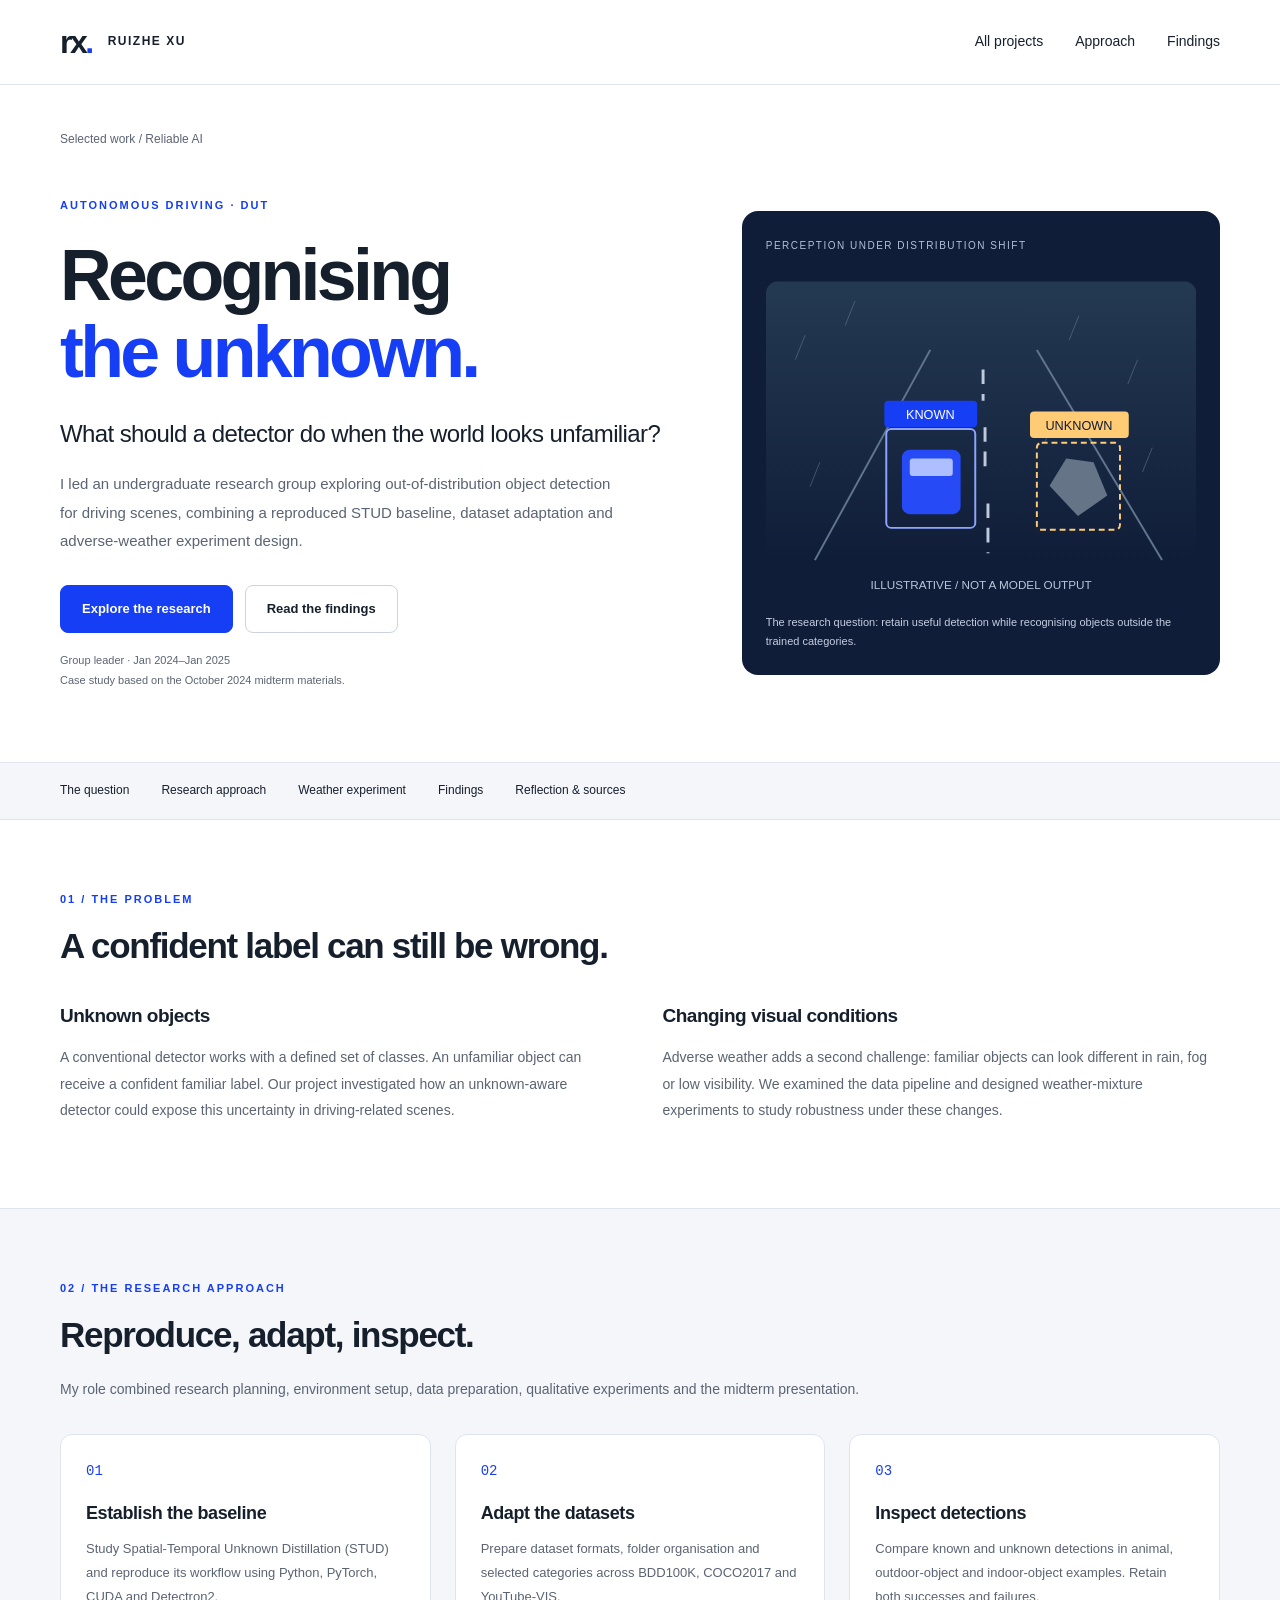
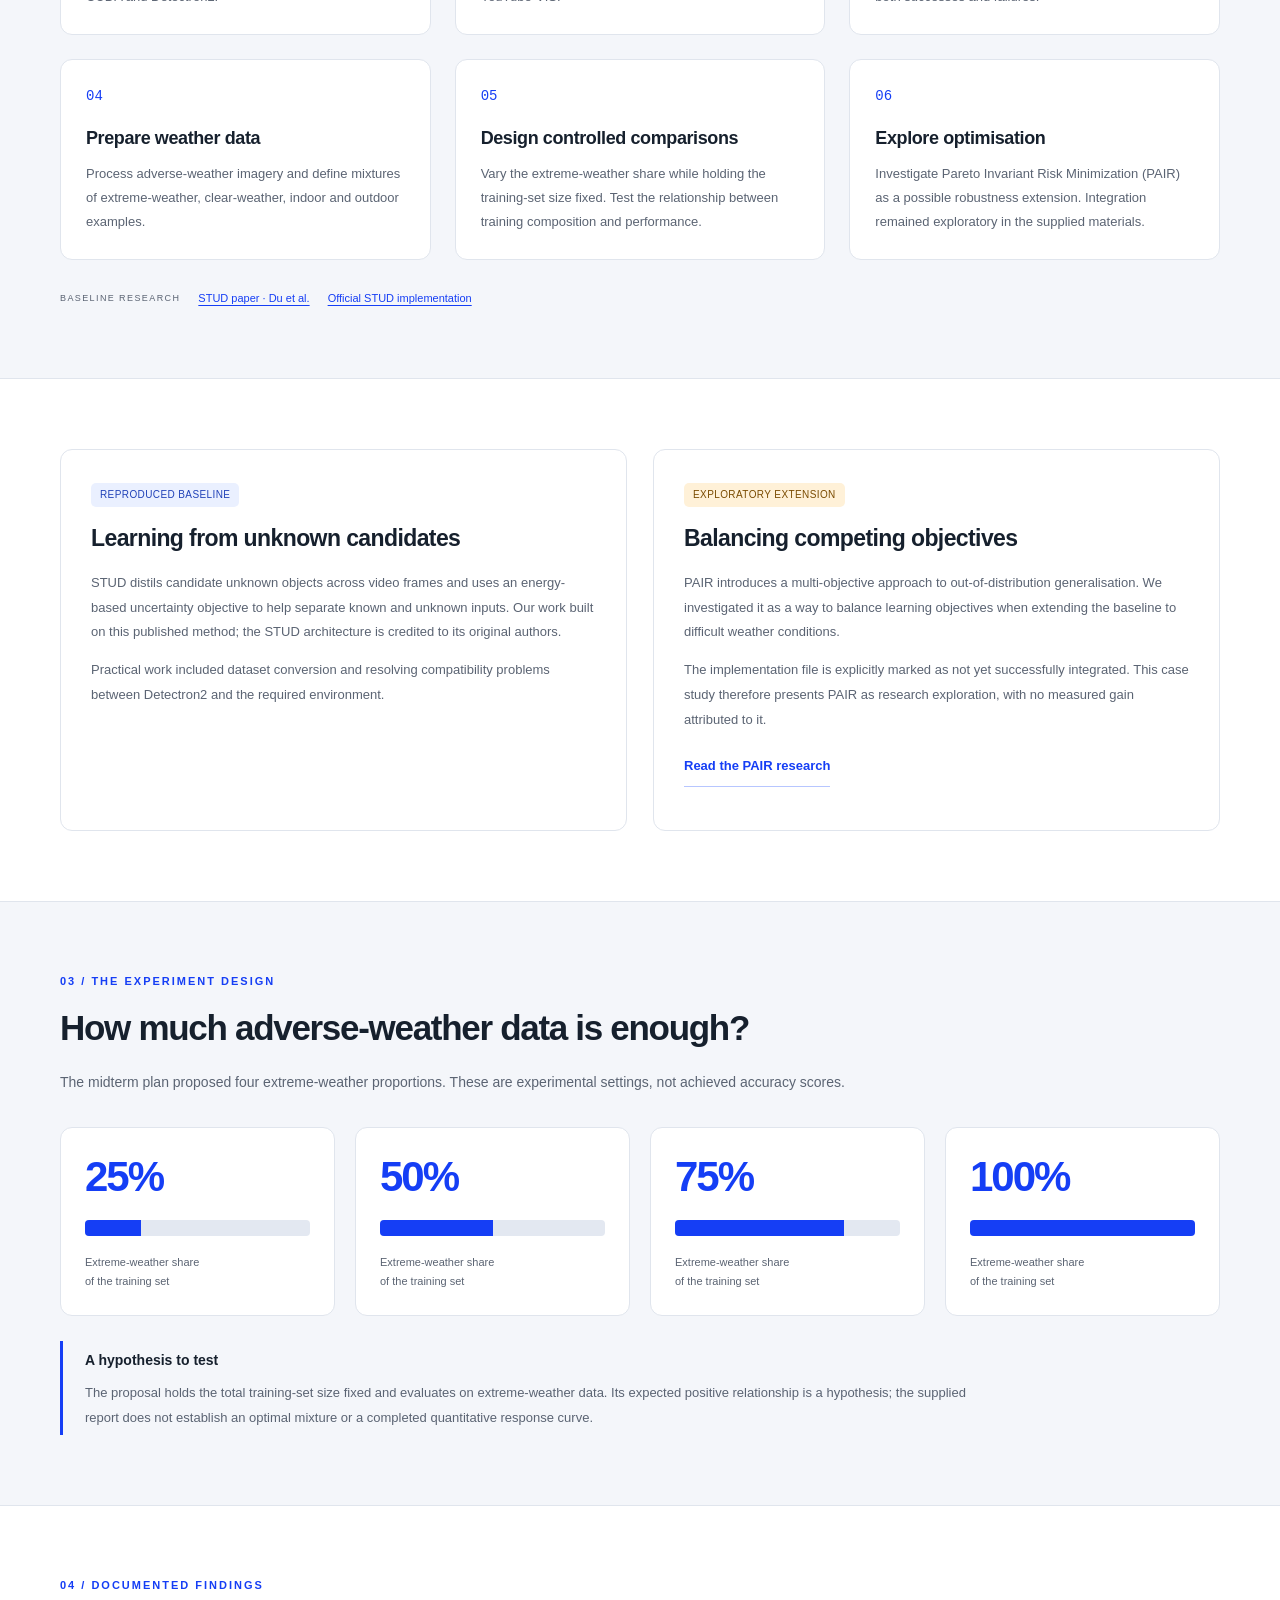
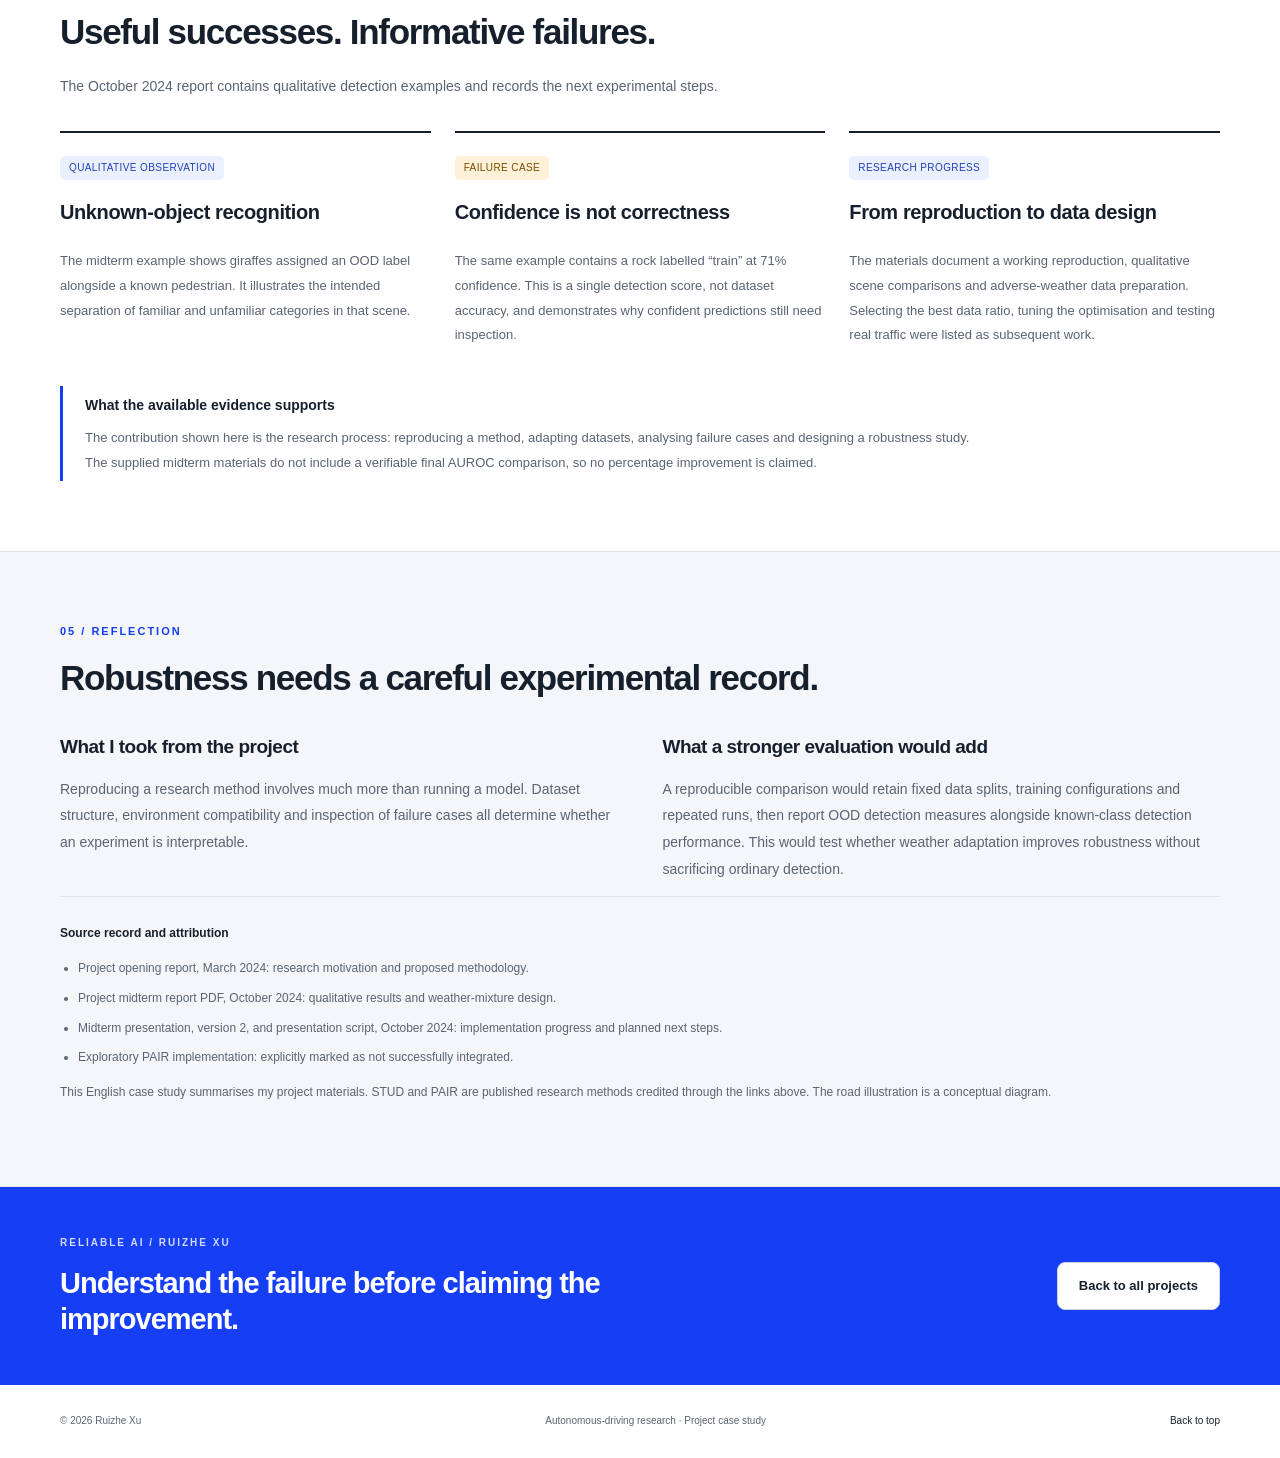
==== autonomous-driving.html @ 9a081843 "Add autonomous-driving case study and Vision II project film" ====
<!doctype html>
<html lang="en">
<head>
  <meta charset="utf-8"><meta name="viewport" content="width=device-width, initial-scale=1"><meta name="theme-color" content="#153ef5">
  <title>Recognising the Unknown — Autonomous Driving Research | Ruizhe Xu</title>
  <meta name="description" content="An undergraduate research case study on unknown-object detection for autonomous driving: STUD reproduction, dataset adaptation and adverse-weather robustness experiments.">
  <meta property="og:title" content="Recognising the Unknown | Ruizhe Xu"><meta property="og:description" content="Unknown-object detection, adverse weather and a carefully documented research process."><meta property="og:type" content="article"><meta property="og:url" content="https://rx422040.github.io/autonomous-driving.html">
  <link rel="canonical" href="https://rx422040.github.io/autonomous-driving.html"><link rel="stylesheet" href="styles.css"><link rel="stylesheet" href="vision-ii.css"><link rel="stylesheet" href="project-media.css">
</head>
<body class="case-page">
  <a class="skip" href="#main">Skip to content</a>
  <header class="site-header"><nav class="nav wrap" aria-label="Main navigation"><a class="brand" href="index.html" aria-label="Ruizhe Xu home"><span class="monogram">rx<span>.</span></span><span>RUIZHE XU</span></a><div class="nav-links"><a href="index.html#work">All projects</a><a href="#approach">Approach</a><a href="#findings">Findings</a></div></nav></header>
  <main id="main">
    <section id="top" class="case-hero ood-hero wrap">
      <a class="breadcrumb" href="index.html#work">Selected work / Reliable AI</a>
      <div class="case-hero-grid"><div><p class="eyebrow">AUTONOMOUS DRIVING · DUT</p><h1>Recognising<br><span>the unknown.</span></h1><p class="case-lead">What should a detector do when the world looks unfamiliar?</p><p class="case-intro">I led an undergraduate research group exploring out-of-distribution object detection for driving scenes, combining a reproduced STUD baseline, dataset adaptation and adverse-weather experiment design.</p><div class="hero-actions"><a class="button primary" href="#approach">Explore the research</a><a class="button secondary" href="#findings">Read the findings</a></div><p class="fine-print">Group leader · Jan 2024–Jan 2025<br>Case study based on the October 2024 midterm materials.</p></div>
      <figure class="road-graphic"><span>PERCEPTION UNDER DISTRIBUTION SHIFT</span><svg viewBox="0 0 440 350" role="img" aria-labelledby="road-title road-desc"><title id="road-title">Illustration of a road scene with known and unknown objects</title><desc id="road-desc">A car is labelled known. A separate unfamiliar object is labelled unknown. Rain and haze illustrate changing conditions. This is a conceptual diagram, not an experiment output.</desc><defs><linearGradient id="road-fade" x1="0" y1="0" x2="0" y2="1"><stop offset="0" stop-color="#243952"/><stop offset="1" stop-color="#101d38"/></linearGradient></defs><rect x="0" y="25" width="440" height="285" rx="12" fill="url(#road-fade)"/><path d="M168 95 L50 310 M277 95 L405 310" fill="none" stroke="#61758e" stroke-width="2"/><path d="M222 115 V147 M224 174 V220 M227 252 V303" fill="none" stroke="#bdc9dc" stroke-width="3" stroke-dasharray="15 10"/><g stroke="#6e849e" stroke-width="1" opacity=".5"><path d="M40 80l-10 25 M91 45l-10 25 M135 150l-10 25 M320 60l-10 25 M380 105l-10 25 M395 195l-10 25 M55 210l-10 25 M295 165l-10 25"/></g><rect x="139" y="197" width="60" height="66" rx="8" fill="#254af6"/><rect x="147" y="206" width="44" height="18" rx="3" fill="#aebfff"/><rect x="123" y="176" width="91" height="101" rx="5" fill="none" stroke="#8ea5ff" stroke-width="2"/><rect x="121" y="147" width="95" height="27" rx="4" fill="#153ef5"/><text x="168" y="166" font-family="Segoe UI,Arial,sans-serif" font-size="13" text-anchor="middle" fill="white">KNOWN</text><path d="M290 234l17-28 28 4 14 34-30 21z" fill="#667487"/><rect x="277" y="190" width="85" height="89" rx="5" fill="none" stroke="#ffcb75" stroke-width="2" stroke-dasharray="6 4"/><rect x="270" y="158" width="101" height="27" rx="4" fill="#ffcb75"/><text x="320" y="177" font-family="Segoe UI,Arial,sans-serif" font-size="13" text-anchor="middle" fill="#101d38">UNKNOWN</text><text x="220" y="340" font-family="Segoe UI,Arial,sans-serif" font-size="12" text-anchor="middle" fill="#b9c7dc">ILLUSTRATIVE / NOT A MODEL OUTPUT</text></svg><figcaption>The research question: retain useful detection while recognising objects outside the trained categories.</figcaption></figure></div>
    </section>
    <nav class="case-nav" aria-label="Case study sections"><div class="wrap"><a href="#question">The question</a><a href="#approach">Research approach</a><a href="#weather">Weather experiment</a><a href="#findings">Findings</a><a href="#reflection">Reflection & sources</a></div></nav>
    <section id="question" class="case-section wrap"><div class="case-section-head"><p class="eyebrow">01 / THE PROBLEM</p><h2>A confident label can still be wrong.</h2></div><div class="prose-grid"><div><h3>Unknown objects</h3><p>A conventional detector works with a defined set of classes. An unfamiliar object can receive a confident familiar label. Our project investigated how an unknown-aware detector could expose this uncertainty in driving-related scenes.</p></div><div><h3>Changing visual conditions</h3><p>Adverse weather adds a second challenge: familiar objects can look different in rain, fog or low visibility. We examined the data pipeline and designed weather-mixture experiments to study robustness under these changes.</p></div></div></section>
    <section id="approach" class="case-tint"><div class="case-section wrap"><div class="case-section-head"><p class="eyebrow">02 / THE RESEARCH APPROACH</p><h2>Reproduce, adapt, inspect.</h2><p>My role combined research planning, environment setup, data preparation, qualitative experiments and the midterm presentation.</p></div><ol class="workflow-grid"><li><span class="step-number">01</span><h3>Establish the baseline</h3><p>Study Spatial-Temporal Unknown Distillation (STUD) and reproduce its workflow using Python, PyTorch, CUDA and Detectron2.</p></li><li><span class="step-number">02</span><h3>Adapt the datasets</h3><p>Prepare dataset formats, folder organisation and selected categories across BDD100K, COCO2017 and YouTube-VIS.</p></li><li><span class="step-number">03</span><h3>Inspect detections</h3><p>Compare known and unknown detections in animal, outdoor-object and indoor-object examples. Retain both successes and failures.</p></li><li><span class="step-number">04</span><h3>Prepare weather data</h3><p>Process adverse-weather imagery and define mixtures of extreme-weather, clear-weather, indoor and outdoor examples.</p></li><li><span class="step-number">05</span><h3>Design controlled comparisons</h3><p>Vary the extreme-weather share while holding the training-set size fixed. Test the relationship between training composition and performance.</p></li><li><span class="step-number">06</span><h3>Explore optimisation</h3><p>Investigate Pareto Invariant Risk Minimization (PAIR) as a possible robustness extension. Integration remained exploratory in the supplied materials.</p></li></ol><div class="reference-links"><span>BASELINE RESEARCH</span><a href="https://arxiv.org/abs/2203.03800" target="_blank" rel="noopener noreferrer">STUD paper · Du et al.</a><a href="https://github.com/deeplearning-wisc/stud" target="_blank" rel="noopener noreferrer">Official STUD implementation</a></div></div></section>
    <section class="case-section wrap"><div class="methods-grid"><article class="method-card"><span class="status-tag">REPRODUCED BASELINE</span><h3>Learning from unknown candidates</h3><p>STUD distils candidate unknown objects across video frames and uses an energy-based uncertainty objective to help separate known and unknown inputs. Our work built on this published method; the STUD architecture is credited to its original authors.</p><p>Practical work included dataset conversion and resolving compatibility problems between Detectron2 and the required environment.</p></article><article class="method-card"><span class="status-tag planned">EXPLORATORY EXTENSION</span><h3>Balancing competing objectives</h3><p>PAIR introduces a multi-objective approach to out-of-distribution generalisation. We investigated it as a way to balance learning objectives when extending the baseline to difficult weather conditions.</p><p>The implementation file is explicitly marked as not yet successfully integrated. This case study therefore presents PAIR as research exploration, with no measured gain attributed to it.</p><a class="case-link" href="https://arxiv.org/abs/2206.07766" target="_blank" rel="noopener noreferrer">Read the PAIR research</a></article></div></section>
    <section id="weather" class="case-tint"><div class="case-section wrap"><div class="case-section-head"><p class="eyebrow">03 / THE EXPERIMENT DESIGN</p><h2>How much adverse-weather data is enough?</h2><p>The midterm plan proposed four extreme-weather proportions. These are experimental settings, not achieved accuracy scores.</p></div><div class="ratio-grid"><article class="ratio-card"><strong>25%</strong><div class="ratio-bar" role="img" aria-label="Proposed extreme-weather share: 25 percent"><span style="width:25%"></span></div><p>Extreme-weather share<br>of the training set</p></article><article class="ratio-card"><strong>50%</strong><div class="ratio-bar" role="img" aria-label="Proposed extreme-weather share: 50 percent"><span style="width:50%"></span></div><p>Extreme-weather share<br>of the training set</p></article><article class="ratio-card"><strong>75%</strong><div class="ratio-bar" role="img" aria-label="Proposed extreme-weather share: 75 percent"><span style="width:75%"></span></div><p>Extreme-weather share<br>of the training set</p></article><article class="ratio-card"><strong>100%</strong><div class="ratio-bar" role="img" aria-label="Proposed extreme-weather share: 100 percent"><span style="width:100%"></span></div><p>Extreme-weather share<br>of the training set</p></article></div><aside class="finding"><strong>A hypothesis to test</strong><p>The proposal holds the total training-set size fixed and evaluates on extreme-weather data. Its expected positive relationship is a hypothesis; the supplied report does not establish an optimal mixture or a completed quantitative response curve.</p></aside></div></section>
    <section id="findings" class="case-section wrap"><div class="case-section-head"><p class="eyebrow">04 / DOCUMENTED FINDINGS</p><h2>Useful successes. Informative failures.</h2><p>The October 2024 report contains qualitative detection examples and records the next experimental steps.</p></div><div class="ood-evidence"><article><span class="status-tag">QUALITATIVE OBSERVATION</span><h3>Unknown-object recognition</h3><p>The midterm example shows giraffes assigned an OOD label alongside a known pedestrian. It illustrates the intended separation of familiar and unfamiliar categories in that scene.</p></article><article><span class="status-tag planned">FAILURE CASE</span><h3>Confidence is not correctness</h3><p>The same example contains a rock labelled “train” at 71% confidence. This is a single detection score, not dataset accuracy, and demonstrates why confident predictions still need inspection.</p></article><article><span class="status-tag">RESEARCH PROGRESS</span><h3>From reproduction to data design</h3><p>The materials document a working reproduction, qualitative scene comparisons and adverse-weather data preparation. Selecting the best data ratio, tuning the optimisation and testing real traffic were listed as subsequent work.</p></article></div><aside class="finding"><strong>What the available evidence supports</strong><p>The contribution shown here is the research process: reproducing a method, adapting datasets, analysing failure cases and designing a robustness study. The supplied midterm materials do not include a verifiable final AUROC comparison, so no percentage improvement is claimed.</p></aside></section>
    <section id="reflection" class="case-tint"><div class="case-section wrap"><div class="case-section-head"><p class="eyebrow">05 / REFLECTION</p><h2>Robustness needs a careful experimental record.</h2></div><div class="prose-grid"><div><h3>What I took from the project</h3><p>Reproducing a research method involves much more than running a model. Dataset structure, environment compatibility and inspection of failure cases all determine whether an experiment is interpretable.</p></div><div><h3>What a stronger evaluation would add</h3><p>A reproducible comparison would retain fixed data splits, training configurations and repeated runs, then report OOD detection measures alongside known-class detection performance. This would test whether weather adaptation improves robustness without sacrificing ordinary detection.</p></div></div><div class="source-note"><strong>Source record and attribution</strong><ul><li>Project opening report, March 2024: research motivation and proposed methodology.</li><li>Project midterm report PDF, October 2024: qualitative results and weather-mixture design.</li><li>Midterm presentation, version 2, and presentation script, October 2024: implementation progress and planned next steps.</li><li>Exploratory PAIR implementation: explicitly marked as not successfully integrated.</li></ul><p>This English case study summarises my project materials. STUD and PAIR are published research methods credited through the links above. The road illustration is a conceptual diagram.</p></div></div></section>
    <section class="case-close"><div class="wrap"><div><p class="eyebrow">RELIABLE AI / RUIZHE XU</p><h2>Understand the failure before claiming the improvement.</h2></div><a class="button secondary" href="index.html#work">Back to all projects</a></div></section>
  </main><footer class="wrap footer"><span>© 2026 Ruizhe Xu</span><span>Autonomous-driving research · Project case study</span><a href="#top">Back to top</a></footer>
</body></html>
---- styles.css ----
:root{--blue:#153ef5;--ink:#16202d;--muted:#5b6473;--line:#e0e5ed;--wash:#f4f6fa;--navy:#101d38;--white:#fff;--radius:16px;font-family:Inter,"Segoe UI",Arial,"Microsoft YaHei",sans-serif;color:var(--ink);background:#fff;font-synthesis:none;scroll-behavior:smooth;scroll-padding-top:100px}*{box-sizing:border-box}body{margin:0;font-size:16px;line-height:1.65}a{color:inherit;text-decoration:none}button{font:inherit;cursor:pointer}a,button,summary{-webkit-tap-highlight-color:transparent}a:focus-visible,button:focus-visible,summary:focus-visible{outline:3px solid #6488ff;outline-offset:5px}img{display:block;max-width:100%}.wrap{width:min(1160px,calc(100% - 80px));margin-inline:auto}.skip{position:fixed;top:-100px;left:20px;background:var(--navy);color:#fff;padding:12px;z-index:20}.skip:focus{top:12px}.site-header{border-bottom:1px solid var(--line);background:rgba(255,255,255,.96);position:sticky;top:0;z-index:10;backdrop-filter:blur(12px)}.nav{height:84px;display:flex;align-items:center;gap:30px}.brand{display:flex;align-items:center;gap:16px;font-size:12px;font-weight:700;letter-spacing:1.5px}.monogram{font-size:32px;letter-spacing:-2.5px;line-height:1}.monogram span{color:var(--blue)}.nav-links{display:flex;gap:32px;margin-left:auto;font-size:14px;font-weight:500}.nav-links a:hover{color:var(--blue)}.language{border:1px solid var(--line);background:white;border-radius:8px;font-size:12px;padding:7px 11px;min-width:48px}.language:hover{background:var(--wash)}.js-control{display:none}.js .js-control{display:flex}.hero{display:grid;grid-template-columns:1.4fr .86fr;gap:70px;align-items:center;padding-block:88px 90px}.eyebrow{display:flex;align-items:center;gap:12px;color:var(--blue);font-size:11px;font-weight:750;letter-spacing:2px;margin:0 0 23px}.line{height:2px;width:30px;background:var(--blue)}h1,h2,h3,h4,p{margin-top:0}h1{font-size:clamp(54px,5.7vw,78px);font-weight:700;line-height:1.08;letter-spacing:-4px;margin-bottom:26px}.name-period{color:var(--blue)}.hero-statement{font-size:clamp(23px,2.35vw,31px);line-height:1.4;letter-spacing:-.7px;max-width:580px;margin-bottom:20px}.hero-description{font-size:16px;color:var(--muted);max-width:520px;line-height:1.85;margin-bottom:31px}.hero-actions{display:flex;flex-wrap:wrap;gap:12px}.button{display:inline-flex;align-items:center;justify-content:center;border-radius:8px;padding:12px 21px;font-size:13px;font-weight:600;transition:background .18s,transform .18s;min-height:48px}.button:hover{transform:translateY(-2px)}.primary{background:var(--blue);color:white;border:1px solid var(--blue)}.primary:hover{background:#0b2bbd}.secondary{border:1px solid #ccd2df;background:white}.secondary:hover{background:var(--wash)}.hero-meta{margin-top:30px;display:flex;flex-wrap:wrap;gap:16px;color:var(--muted);font-size:11px}.hero-meta span+span{border-left:1px solid #b9c1cf;padding-left:16px}.hero-visual{position:relative;padding-bottom:36px}.portrait-frame{height:408px;overflow:hidden;border-radius:var(--radius);background:#f0f2f7;position:relative;border:1px solid #edf0f5}.portrait-frame img{width:100%;height:100%;object-fit:cover;object-position:center 70%;filter:saturate(.75)}.portrait-index{position:absolute;left:23px;top:20px;letter-spacing:1.8px;font-size:10px;color:#4d5667;font-family:Consolas,monospace}.portrait-caption{position:absolute;bottom:0;left:-27px;right:24px;background:var(--navy);color:white;padding:22px 24px;border-radius:10px;display:flex;gap:19px;align-items:center;box-shadow:0 12px 32px #0a143214}.caption-mark{font-size:42px;line-height:1;color:#9aacff}.portrait-caption strong{display:block;font-size:14px;font-weight:600}.portrait-caption div>span{color:#b9c5dd;font-size:13px}.focus-band{background:var(--navy);color:#e9edf7}.focus-inner{display:flex;justify-content:space-between;align-items:center;gap:20px;padding-block:28px;font-size:13px}.focus-label{font-size:10px;letter-spacing:2px;color:#a8b6d2}.band-plus{color:#8da5ff;font-size:20px;font-weight:300}.section{padding-block:85px}.section-heading{display:flex;justify-content:space-between;align-items:flex-end;gap:45px;margin-bottom:36px}.section-heading .eyebrow{margin-bottom:14px}h2{font-size:clamp(29px,3.1vw,40px);line-height:1.22;letter-spacing:-1.6px;font-weight:650;margin-bottom:0}.section-intro{color:var(--muted);font-size:14px;max-width:315px;margin:0}.filter-bar{gap:8px;align-items:center;margin-bottom:27px;flex-wrap:wrap}.filter{border:1px solid var(--line);border-radius:7px;padding:8px 15px;font-size:12px;background:white;color:var(--muted)}.filter:hover{border-color:var(--blue);color:var(--blue)}.filter.active{color:#fff;background:var(--blue);border-color:var(--blue)}.result-count{margin-left:auto;font-size:12px;color:var(--muted)}.project-grid{display:grid;grid-template-columns:1fr 1fr;gap:24px;align-items:start}.project{border:1px solid var(--line);border-radius:var(--radius);padding:30px 32px;background:white}.project[hidden]{display:none}.project.featured{background:#f2f5ff;border-color:#dce4ff}.project-top{display:flex;gap:12px;justify-content:space-between;margin-bottom:29px;font-size:10px;letter-spacing:1px}.project-type{font-weight:700;color:var(--blue)}.project-date{color:var(--muted);white-space:nowrap;letter-spacing:0}.project h3{font-size:28px;font-weight:650;letter-spacing:-1px;line-height:1.25;margin-bottom:8px}.project .project-subtitle{font-size:14px;color:var(--ink);margin-bottom:17px;font-weight:550}.project>p:not(.project-subtitle){color:var(--muted);font-size:14px;line-height:1.85;min-height:78px}.project-stats{display:flex;gap:42px;border-block:1px solid #dce4f6;padding:15px 0 17px;margin-block:22px}.project-stats strong{font-size:34px;line-height:1.3;font-weight:600;letter-spacing:-1px;display:block;color:var(--blue)}.project-stats span{font-size:11px;color:var(--muted)}.method-block{display:flex;flex-direction:column;gap:10px;border-block:1px solid var(--line);padding:20px 0;margin-block:22px;min-height:102px}.method-block span{font-size:9px;letter-spacing:1.5px;color:var(--muted)}.method-block strong{font-size:18px;font-weight:550;letter-spacing:-.3px}.tags{display:flex;flex-wrap:wrap;gap:7px;margin-block:23px}.tags span{border:1px solid #dce2eb;border-radius:4px;padding:3px 8px;font-size:10px;color:#45526a;line-height:1.6}.project details{border-top:1px solid #dce2eb;padding-top:16px}.project summary{font-size:12px;font-weight:650;cursor:pointer;list-style:none;display:flex;align-items:center;justify-content:space-between;gap:12px;min-height:28px}.project summary::-webkit-details-marker{display:none}.project summary:after{content:'+';font-size:21px;color:var(--blue);font-weight:400}.project details[open] summary:after{content:'−'}.detail-body{padding-top:17px;color:var(--muted);font-size:13px;line-height:1.9}.detail-body p{margin-bottom:13px}.detail-body .role{font-size:11px;margin-bottom:0;color:var(--blue)}.background{background:var(--wash);border-block:1px solid var(--line)}.background-grid{display:grid;grid-template-columns:1.12fr 1fr;gap:80px;margin-top:48px}.column-label{color:var(--muted);font-size:10px;font-weight:650;letter-spacing:2px;margin-bottom:28px}.timeline-item{position:relative;padding-left:27px;padding-bottom:29px;border-left:1px solid #cfd7e4}.timeline-item:last-child{padding-bottom:0}.timeline-item:before{content:'';position:absolute;left:-4px;top:7px;width:7px;height:7px;background:var(--blue);border:2px solid var(--wash);outline:1px solid var(--blue)}.timeline-date{display:block;font-size:10px;letter-spacing:.8px;color:var(--muted);margin-bottom:9px}h4{font-size:19px;line-height:1.4;font-weight:600;letter-spacing:-.4px;margin-bottom:6px}.timeline-item p{font-size:13px;margin-bottom:8px}.timeline-item .muted{font-size:12px;line-height:1.8}.muted{color:var(--muted)}.experience-card{background:white;border:1px solid var(--line);padding:27px 28px;border-radius:12px}.company{font-size:12px;color:var(--muted);margin-bottom:17px}.experience-card ul{padding-left:17px;margin-bottom:0}.experience-card li{padding-left:4px;margin-bottom:12px;color:var(--muted);font-size:13px;line-height:1.8}.experience-card li::marker{color:var(--blue)}.personal-note{padding:25px 4px 0}.note-label{font-size:9px;font-weight:650;letter-spacing:1.5px;color:var(--blue)}.personal-note p{font-size:13px;color:var(--muted);margin-top:8px;margin-bottom:0}.skills-grid{display:grid;grid-template-columns:repeat(4,1fr);gap:26px;padding-top:16px}.skills-grid>div{border-top:2px solid var(--ink);padding-top:20px}.skills-grid h3{font-size:15px;font-weight:600;letter-spacing:-.3px;margin-bottom:12px}.skills-grid p{color:var(--muted);font-size:13px;line-height:1.9;margin:0}.contact-section{background:var(--blue);color:white;padding-block:70px}.contact-inner{display:grid;grid-template-columns:1.15fr 1fr;gap:75px;align-items:center}.contact-section .eyebrow{color:#d0d9ff}.contact-section h2{font-size:clamp(32px,3.5vw,45px);max-width:530px;letter-spacing:-1.5px}.contact-section p:not(.eyebrow){color:#e2e8ff;max-width:450px;font-size:14px;margin:20px 0 0}.email-link{font-size:clamp(19px,2.3vw,29px);letter-spacing:-.5px;border-bottom:1px solid #7793ff;padding-bottom:11px;display:block;overflow-wrap:anywhere}.contact-actions{display:flex;gap:30px;font-size:12px;margin-top:20px}.contact-actions a:hover,.email-link:hover{color:#d4dfff}.footer{display:flex;justify-content:space-between;gap:20px;align-items:center;padding-block:28px;color:var(--muted);font-size:10px}.footer a{color:var(--ink)}html[lang=zh-CN] h1{letter-spacing:-2px}html[lang=zh-CN] h2,html[lang=zh-CN] h3,html[lang=zh-CN] .hero-statement{letter-spacing:0}html[lang=zh-CN] .eyebrow{letter-spacing:1.5px}html[lang=zh-CN] .hero-description{line-height:2}
@media(min-width:1350px){.hero{gap:100px}}
@media(max-width:1000px){.wrap{width:calc(100% - 56px)}.hero{gap:42px;grid-template-columns:1.25fr 1fr;padding-block:65px}.portrait-frame{height:350px}.portrait-caption{left:-14px;right:10px;padding:17px}.hero-meta{gap:8px}.hero-meta span+span{padding-left:8px}.background-grid{gap:40px}.project{padding:26px}.contact-inner{gap:40px}.focus-inner{gap:12px;font-size:12px}.skills-grid{grid-template-columns:1fr 1fr;row-gap:28px}}
@media(max-width:720px){:root{scroll-padding-top:90px}.wrap{width:calc(100% - 40px)}.nav{height:72px;gap:15px}.brand{gap:10px}.brand>span:last-child{display:none}.monogram{font-size:29px}.nav-links{gap:17px;font-size:11px}.language{padding:6px 8px;font-size:11px;min-width:41px}.hero{grid-template-columns:1fr;gap:39px;padding-block:51px 49px}.hero h1{font-size:58px;letter-spacing:-3px;margin-bottom:19px}.hero .eyebrow{font-size:10px;margin-bottom:20px}.hero-statement{font-size:25px;max-width:450px}.hero-description{font-size:14px;margin-bottom:25px}.hero-actions{gap:10px}.button{font-size:12px;padding:11px 17px}.hero-meta{margin-top:25px;font-size:10px;gap:11px}.hero-meta span+span{padding-left:11px}.hero-visual{width:min(390px,100%);margin:auto;padding-bottom:28px}.portrait-frame{height:350px}.portrait-caption{left:12px;right:12px}.focus-inner{display:grid;grid-template-columns:1fr 1fr;gap:11px 20px;padding-block:23px;font-size:11px}.focus-label{font-size:9px}.band-plus{display:none}.section{padding-block:55px}.section-heading{display:block;margin-bottom:28px}.section-heading h2{font-size:29px;letter-spacing:-1px}.section-intro{margin-top:17px;max-width:100%;font-size:13px}.section-heading .eyebrow{font-size:9px;margin-bottom:14px}.filter-bar{gap:6px;margin-bottom:20px}.filter{font-size:11px;padding:8px 11px}.result-count{font-size:10px}.project-grid{grid-template-columns:1fr;gap:17px}.project{padding:24px}.project h3{font-size:26px}.project-top{font-size:9px;margin-bottom:22px}.project>p:not(.project-subtitle){min-height:0;font-size:13px}.project .project-subtitle{font-size:13px}.project-stats{gap:35px}.background-grid{grid-template-columns:1fr;gap:38px;margin-top:31px}.column-label{margin-bottom:24px}.experience-card{padding:24px}.skills-grid{gap:25px 20px;padding-top:6px}.skills-grid h3{font-size:13px}.skills-grid p{font-size:12px}.contact-section{padding-block:50px}.contact-inner{grid-template-columns:1fr;gap:30px}.contact-section h2{font-size:34px}.contact-section p:not(.eyebrow){font-size:13px;margin-top:17px}.email-link{font-size:24px}.contact-actions{font-size:12px}.footer{flex-wrap:wrap;gap:10px;padding-block:23px}.footer>span:nth-child(2){order:3;flex-basis:100%;font-size:9px}.footer a{margin-left:auto}}
@media(max-width:370px){.wrap{width:calc(100% - 30px)}.nav{gap:10px}.nav-links{gap:12px;font-size:10px}.hero h1{font-size:49px}.hero-meta span+span{border:0;padding:0}.project{padding:20px}.result-count{flex-basis:100%;margin-top:6px}.hero-actions .button{flex:1;padding-inline:10px}.contact-section h2{font-size:31px}}
@media(prefers-reduced-motion:reduce){:root{scroll-behavior:auto}*,*:before,*:after{transition:none!important;animation:none!important}}
@media print{.site-header,.hero-visual,.filter-bar,.language,.hero-actions,.contact-actions,.footer a{display:none!important}.wrap{width:100%}.hero,.section{padding-block:20px}.hero,.background-grid,.contact-inner{display:block}.project-grid,.skills-grid{grid-template-columns:1fr 1fr}.project{break-inside:avoid}.focus-band,.contact-section{background:white;color:var(--ink)}.contact-section .eyebrow,.contact-section p:not(.eyebrow){color:var(--ink)}.contact-section{padding-block:20px}.project[hidden]{display:block}.portrait-frame{height:auto}}

.case-link{display:inline-flex;align-items:center;color:var(--blue);font-size:13px;font-weight:650;min-height:42px;margin:0 0 13px;border-bottom:1px solid #b7c6ff}.case-link:hover{color:#0b2bbd;border-color:var(--blue)}
---- vision-ii.css ----
.case-link{display:inline-flex;align-items:center;color:var(--blue);font-size:13px;font-weight:650;min-height:42px;margin:0 0 13px;border-bottom:1px solid #b7c6ff}.case-link:hover{color:#0b2bbd;border-color:var(--blue)}.case-hero{padding-block:40px 72px}.breadcrumb{font-size:12px;color:var(--muted);display:inline-block;margin-bottom:46px}.breadcrumb:hover{color:var(--blue)}.case-hero-grid{display:grid;grid-template-columns:1.45fr .8fr;gap:88px;align-items:center}.case-hero h1{font-size:clamp(54px,6vw,80px);letter-spacing:-3.7px;margin-bottom:25px}.case-hero h1 span{color:var(--blue)}.case-lead{font-size:24px;line-height:1.4;letter-spacing:-.6px;margin-bottom:20px}.case-intro{font-size:15px;line-height:1.9;color:var(--muted);max-width:570px;margin-bottom:29px}.study-brief{background:var(--navy);color:white;border-radius:16px;padding:32px}.study-brief .column-label{color:#b3c0da;font-size:9px}.brief-number{font-size:90px;letter-spacing:-4px;line-height:1.2;margin-top:17px}.brief-number>span{display:block;font-size:14px;letter-spacing:0;color:#c4cee2}.brief-grid{display:grid;grid-template-columns:1fr 1fr;gap:15px;border-block:1px solid #3a465f;padding-block:17px;margin-block:26px}.brief-grid strong{font-size:31px;display:block;font-weight:550}.brief-grid span{display:block;font-size:10px;color:#c4cee2}.study-brief>p{font-size:12px;line-height:1.9;color:#c4cee2}.study-brief .tags{margin-bottom:0;gap:6px}.study-brief .tags span{border-color:#4a5771;color:#e0e7ff;font-size:10px}.case-nav{background:var(--wash);border-block:1px solid var(--line)}.case-nav>.wrap{display:flex;gap:32px;overflow-x:auto;white-space:nowrap;padding-block:18px;font-size:12px}.case-nav a:hover{color:var(--blue)}.case-section{padding-block:70px}.case-section-head{max-width:810px;margin-bottom:31px}.case-section-head .eyebrow{margin-bottom:15px}.case-section-head h2{font-size:35px;line-height:1.3;letter-spacing:-1.3px}.case-section-head>p:last-child:not(.eyebrow){color:var(--muted);font-size:14px;line-height:1.85;margin:19px 0 0}.prose-grid{display:grid;grid-template-columns:1fr 1fr;gap:45px}.prose-grid p{font-size:14px;color:var(--muted);line-height:1.9}.prose-grid h3{font-size:19px;font-weight:600;letter-spacing:-.5px;margin-bottom:13px}.match-strip{display:grid;grid-template-columns:repeat(4,1fr);gap:18px;border-top:1px solid var(--line);padding-top:25px;margin-top:20px}.match-strip strong{font-size:13px;display:block;font-weight:600}.match-strip span{font-size:12px;color:var(--muted)}.case-tint{background:var(--wash);border-block:1px solid var(--line)}.workflow-grid{list-style:none;display:grid;grid-template-columns:repeat(3,1fr);gap:24px;margin:0;padding:0}.workflow-grid li{padding:25px;background:white;border:1px solid var(--line);border-radius:12px}.step-number{display:block;color:var(--blue);font-family:Consolas,monospace;font-size:14px;margin-bottom:18px}.workflow-grid h3{font-size:18px;letter-spacing:-.4px;line-height:1.4;margin-bottom:11px}.workflow-grid p{font-size:13px;color:var(--muted);line-height:1.85;margin:0}.methods-grid{display:grid;grid-template-columns:1fr 1fr;gap:26px}.method-card{padding:30px;border:1px solid var(--line);border-radius:12px}.method-index{display:block;color:var(--blue);font-size:10px;letter-spacing:1.4px;font-weight:650;margin-bottom:17px}.method-card h3{font-size:23px;letter-spacing:-.6px;line-height:1.35;margin-bottom:17px}.method-card p,.method-card li{font-size:13px;line-height:1.9;color:var(--muted)}.method-card ul{padding-left:17px}.method-card li{padding-left:5px;margin-bottom:9px}.method-card li::marker{color:var(--blue)}.method-card details{border-top:1px solid var(--line);padding-top:17px;margin-top:22px}.method-card summary,.repro-details summary{font-size:12px;font-weight:600;cursor:pointer;line-height:1.7}.method-card details p{margin:15px 0 0}.evaluation-grid{display:grid;grid-template-columns:1fr 1fr;gap:26px;align-items:start}.evaluation-panel{background:#fff;border:1px solid var(--line);border-radius:12px;padding:30px}.evaluation-panel h3{font-size:21px;letter-spacing:-.5px;margin-bottom:15px}.evaluation-panel>p{font-size:13px;line-height:1.85;color:var(--muted)}.metric-list{margin-block:23px}.metric-list>div{display:flex;justify-content:space-between;align-items:center;gap:15px;border-bottom:1px solid var(--line);padding:12px 0;font-size:12px}.metric-list dt{color:var(--muted)}.metric-list dd{margin:0;font-size:19px;font-weight:600;white-space:nowrap}.metric-list small{font-size:11px;font-weight:400;color:var(--muted)}.fine-print,.evaluation-panel .fine-print{font-size:11px;line-height:1.8;color:var(--muted);margin:18px 0 0}.quality-row{margin-block:25px}.quality-row strong{font-size:14px;font-weight:650;display:block}.quality-row>div>span{font-size:11px;color:var(--muted)}.quality-bar{height:14px;background:#e0e5ed;border-radius:3px;margin-block:12px;overflow:hidden}.quality-bar>span{display:block;height:100%;background:var(--blue)}.quality-row p{font-size:12px;color:var(--muted);line-height:1.8;margin:0}.chart-legend{display:flex;gap:12px;flex-wrap:wrap;margin-top:30px;font-size:10px;color:var(--muted)}.chart-legend>span{display:flex;align-items:center;gap:7px}.chart-legend i{width:9px;height:9px;display:inline-block}.accepted-key{background:var(--blue)}.review-key{background:#e0e5ed}.finding{margin-top:25px;border-left:3px solid var(--blue);padding:6px 0 5px 22px;max-width:920px}.finding strong{font-size:14px}.finding p{font-size:13px;color:var(--muted);line-height:1.9;margin:8px 0 0}.explorer-controls{display:flex;justify-content:space-between;align-items:flex-end;gap:20px;margin-bottom:22px}.explorer-controls label{display:flex;flex-direction:column;gap:7px;font-size:11px;font-weight:600;min-width:240px}.explorer-controls select{appearance:auto;border:1px solid #bfc9d8;background:white;font:inherit;font-size:13px;padding:12px;border-radius:7px;color:var(--ink);min-height:44px}.explorer-controls p{font-size:12px;color:var(--muted);margin-bottom:10px}.case-js-control{display:none}.case-js .case-js-control{display:flex}.table-scroll{overflow-x:auto;border:1px solid var(--line);border-radius:12px;max-width:100%}.table-scroll:focus-visible,select:focus-visible{outline:3px solid #6488ff;outline-offset:4px}.data-table{width:100%;min-width:860px;border-collapse:collapse;text-align:left;font-size:12px}.data-table caption{caption-side:bottom;text-align:left;padding:17px 20px;font-size:11px;color:var(--muted);background:#fafbfe}.data-table th{background:var(--navy);color:white;font-weight:500;font-size:11px;padding:15px 18px;white-space:nowrap}.data-table td{padding:12px 18px;border-top:1px solid var(--line);vertical-align:middle;font-variant-numeric:tabular-nums}.data-table tr:nth-child(even){background:#f7f9fc}.data-table tr[hidden]{display:none}.data-table td:first-child{color:var(--muted);font-size:11px}.data-table td:first-child span{display:block;color:var(--ink);font-size:10px}.data-table td:nth-child(3){font-weight:650;color:var(--blue)}.qa-label{display:inline-block;font-size:10px;padding:3px 7px;border-radius:4px;background:#edf1fc;color:#254276;white-space:nowrap}.qa-label.review{background:#fff1d8;color:#7a4b00}.failed{color:#7a4b00;font-size:11px}.repro-details{margin-top:20px;padding:20px 24px;background:white;border:1px solid var(--line);border-radius:10px}.repro-details>p{color:var(--muted);font-size:12px;line-height:1.9;margin-bottom:0}.code-panel{overflow-x:auto;background:var(--navy);border-radius:7px;margin-block:18px}.code-panel pre{margin:0;padding:22px;color:#e5eaff;font-size:11px;line-height:1.9}.reference-links{display:flex;gap:18px;flex-wrap:wrap;margin-top:29px;align-items:center}.reference-links span{font-size:9px;letter-spacing:1.4px;color:var(--muted)}.reference-links a{font-size:11px;color:var(--blue);text-decoration:underline;text-underline-offset:3px}.limitations-grid{display:grid;grid-template-columns:repeat(4,1fr);gap:26px}.limitations-grid article{border-top:2px solid var(--ink);padding-top:17px}.limitations-grid article>span{font:12px Consolas,monospace;color:var(--blue)}.limitations-grid h3{font-size:17px;line-height:1.4;letter-spacing:-.4px;margin:15px 0 11px}.limitations-grid p{font-size:12px;line-height:1.9;color:var(--muted);margin-bottom:0}.case-close{background:var(--blue);padding-block:48px;color:white}.case-close>.wrap{display:flex;align-items:center;justify-content:space-between;gap:45px}.case-close .eyebrow{color:#d0d9ff;font-size:10px;margin-bottom:15px}.case-close h2{font-size:29px;max-width:650px;letter-spacing:-1px}.case-close .button{white-space:nowrap;color:var(--ink)}
@media(max-width:1000px){.case-hero-grid{gap:40px;grid-template-columns:1.25fr .9fr}.case-hero h1{font-size:60px}.study-brief{padding:25px}.case-nav>.wrap{gap:25px}.workflow-grid{gap:18px}.workflow-grid li{padding:22px}.method-card,.evaluation-panel{padding:24px}.limitations-grid{grid-template-columns:1fr 1fr;row-gap:30px}.match-strip{grid-template-columns:1fr 1fr;row-gap:20px}.prose-grid{gap:28px}.metric-list>div{font-size:11px}.metric-list dd{font-size:17px}}
@media(max-width:720px){.case-hero{padding-block:26px 45px}.breadcrumb{margin-bottom:30px;font-size:11px}.case-hero-grid{grid-template-columns:1fr;gap:31px}.case-hero h1{font-size:58px;letter-spacing:-2.7px}.case-hero .eyebrow{font-size:9px}.case-lead{font-size:22px}.case-intro{font-size:14px}.study-brief{padding:24px}.brief-number{font-size:70px}.brief-grid{margin-block:20px;padding-block:13px}.case-nav>.wrap{gap:23px;font-size:11px;padding-block:15px}.case-section{padding-block:48px}.case-section-head h2{font-size:29px;letter-spacing:-.8px}.case-section-head .eyebrow{font-size:9px}.case-section-head>p:last-child:not(.eyebrow){font-size:13px}.prose-grid,.methods-grid,.evaluation-grid{grid-template-columns:1fr;gap:21px}.prose-grid p{font-size:13px}.workflow-grid{grid-template-columns:1fr 1fr;gap:14px}.workflow-grid li{padding:20px}.workflow-grid h3{font-size:16px}.workflow-grid p{font-size:12px}.method-card h3{font-size:22px}.match-strip{padding-top:20px;margin-top:9px}.match-strip strong{font-size:12px}.match-strip span{font-size:11px}.explorer-controls{gap:10px;flex-wrap:wrap}.explorer-controls label{min-width:0;flex:1}.explorer-controls p{font-size:11px;white-space:nowrap}.table-scroll{border-radius:8px}.limitations-grid{gap:25px 22px}.limitations-grid h3{font-size:16px}.case-close>.wrap{display:block}.case-close h2{font-size:28px;margin-bottom:25px}.reference-links{gap:13px 20px}.reference-links span{flex-basis:100%}.repro-details{padding:18px}.code-panel pre{padding:18px}}
@media(max-width:390px){.case-hero h1{font-size:52px}.workflow-grid{grid-template-columns:1fr}.limitations-grid{grid-template-columns:1fr}.match-strip{gap:17px 10px}.match-strip strong{font-size:11px}}
@media print{.case-nav,.explorer-controls,.case-close,.repro-details{display:none!important}.case-hero-grid{display:block}.study-brief{background:#fff;color:var(--ink)}.case-hero{padding-block:20px}.case-section{padding-block:25px}.table-scroll{overflow:visible}.data-table{min-width:0;font-size:9px}.data-table th,.data-table td{padding:6px}.data-table tr[hidden]{display:table-row}.workflow-grid li,.method-card,.evaluation-panel{break-inside:avoid}}
---- project-media.css ----
.film-section{padding-block:58px 76px;border-top:1px solid var(--line)}.film-heading{display:flex;gap:35px;align-items:end;justify-content:space-between;margin-bottom:25px}.film-heading h2{font-size:35px;letter-spacing:-1.2px;line-height:1.25;margin-bottom:0}.film-heading .eyebrow{margin-bottom:13px}.film-heading>p{max-width:375px;color:var(--muted);font-size:13px;line-height:1.85;margin-bottom:0}.film-player{margin:0}.film-player video{display:block;width:100%;height:auto;aspect-ratio:16/9;background:var(--navy);border-radius:14px;box-shadow:0 18px 48px #101d3810}.film-player video:focus-visible{outline:3px solid #6488ff;outline-offset:5px}.film-player figcaption{display:flex;flex-wrap:wrap;gap:12px 24px;align-items:center;justify-content:space-between;padding-top:16px;color:var(--muted);font-size:11px;line-height:1.8}.film-links{display:flex;gap:20px;flex-wrap:wrap}.film-links a{color:var(--blue);text-decoration:underline;text-underline-offset:4px}.film-note{font-size:11px;color:var(--muted);margin:10px 0 0}.project-actions{display:flex;gap:22px;flex-wrap:wrap}.project-actions .case-link{font-size:12px}.road-graphic{background:var(--navy);border-radius:16px;padding:20px 24px 23px;color:white;margin:0}.road-graphic svg{width:100%;display:block;height:auto}.road-graphic figcaption{font-size:11px;color:#c4cee2;margin-top:13px;line-height:1.8}.road-graphic>span{font-size:10px;letter-spacing:1.5px;color:#b3c0da}.ood-hero .case-hero-grid{grid-template-columns:1.3fr 1fr;gap:60px}.ood-hero h1{font-size:clamp(50px,5.6vw,72px)}.status-tag{font-size:10px;display:inline-block;padding:4px 9px;border-radius:5px;background:#eaf0ff;color:#2142b8;letter-spacing:.4px;margin-bottom:16px}.status-tag.planned{background:#fff1d8;color:#7a4b00}.ratio-grid{display:grid;grid-template-columns:repeat(4,1fr);gap:20px}.ratio-card{padding:24px;background:white;border:1px solid var(--line);border-radius:12px}.ratio-card strong{display:block;font-size:42px;line-height:1.2;letter-spacing:-2px;color:var(--blue);margin-bottom:18px}.ratio-bar{height:16px;background:#e3e8f1;border-radius:4px;overflow:hidden}.ratio-bar span{display:block;height:100%;background:var(--blue)}.ratio-card p{font-size:11px;color:var(--muted);line-height:1.7;margin:17px 0 0}.ood-evidence{display:grid;grid-template-columns:repeat(3,1fr);gap:24px}.ood-evidence article{border-top:2px solid var(--ink);padding-top:20px}.ood-evidence h3{font-size:20px;letter-spacing:-.4px}.ood-evidence p{font-size:13px;color:var(--muted);line-height:1.9}.source-note{border-top:1px solid var(--line);padding-top:25px;color:var(--muted);font-size:12px;line-height:1.9}.source-note strong{color:var(--ink)}.source-note ul{padding-left:18px}.source-note li{margin-block:7px}.source-note a{color:var(--blue);text-decoration:underline;text-underline-offset:3px}
@media(max-width:900px){.ood-hero .case-hero-grid{gap:30px;grid-template-columns:1.1fr 1fr}.ratio-card{padding:20px}.ood-evidence{gap:20px}.film-heading{align-items:start}}
@media(max-width:720px){.film-section{padding-block:40px 48px}.film-heading{display:block}.film-heading h2{font-size:29px}.film-heading>p{margin-top:18px;max-width:none}.film-heading .eyebrow{font-size:9px}.film-player video{border-radius:9px}.film-player figcaption{font-size:10px;gap:8px}.film-note{font-size:10px}.ood-hero .case-hero-grid{grid-template-columns:1fr;gap:30px}.ood-hero h1{font-size:54px}.ratio-grid{grid-template-columns:1fr 1fr;gap:14px}.ratio-card strong{font-size:36px}.ood-evidence{grid-template-columns:1fr;gap:25px}.source-note{font-size:11px}}
@media print{.film-section{display:none}.road-graphic{break-inside:avoid}.ratio-grid{grid-template-columns:repeat(4,1fr)}}
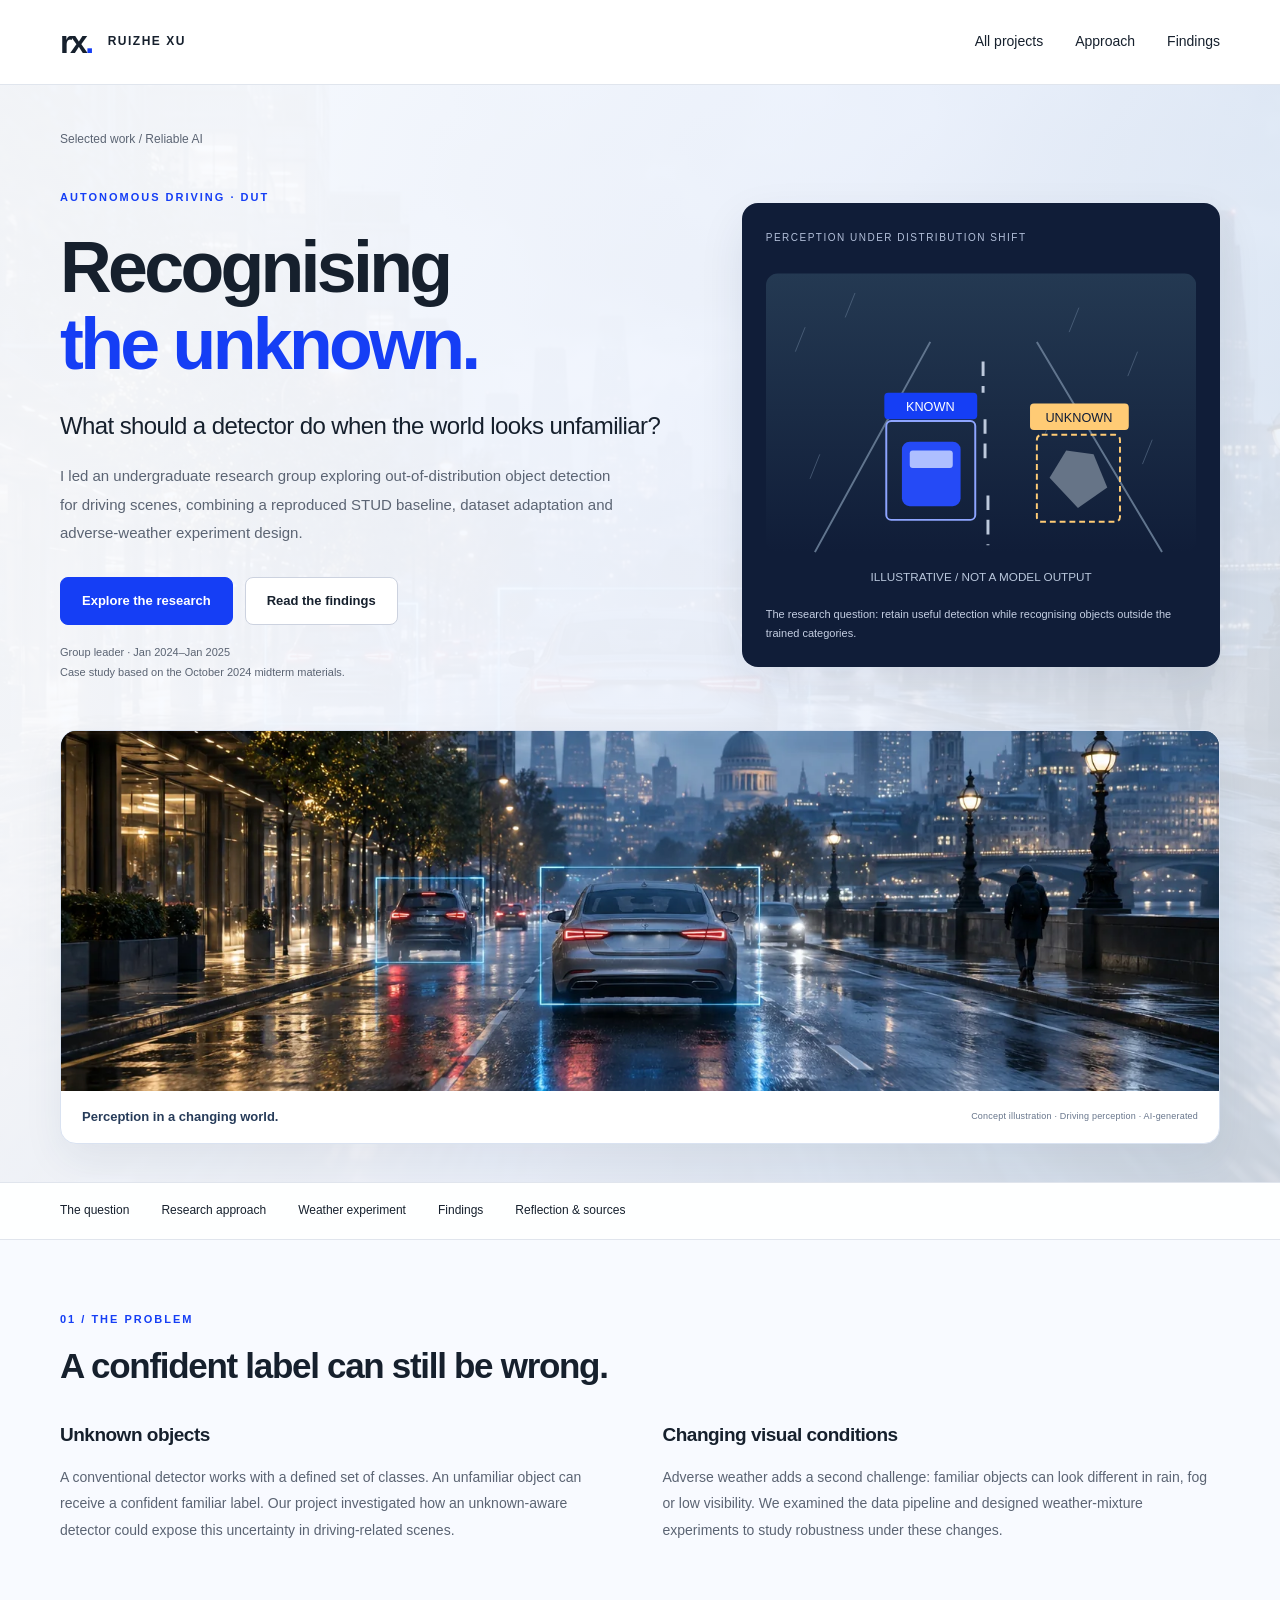
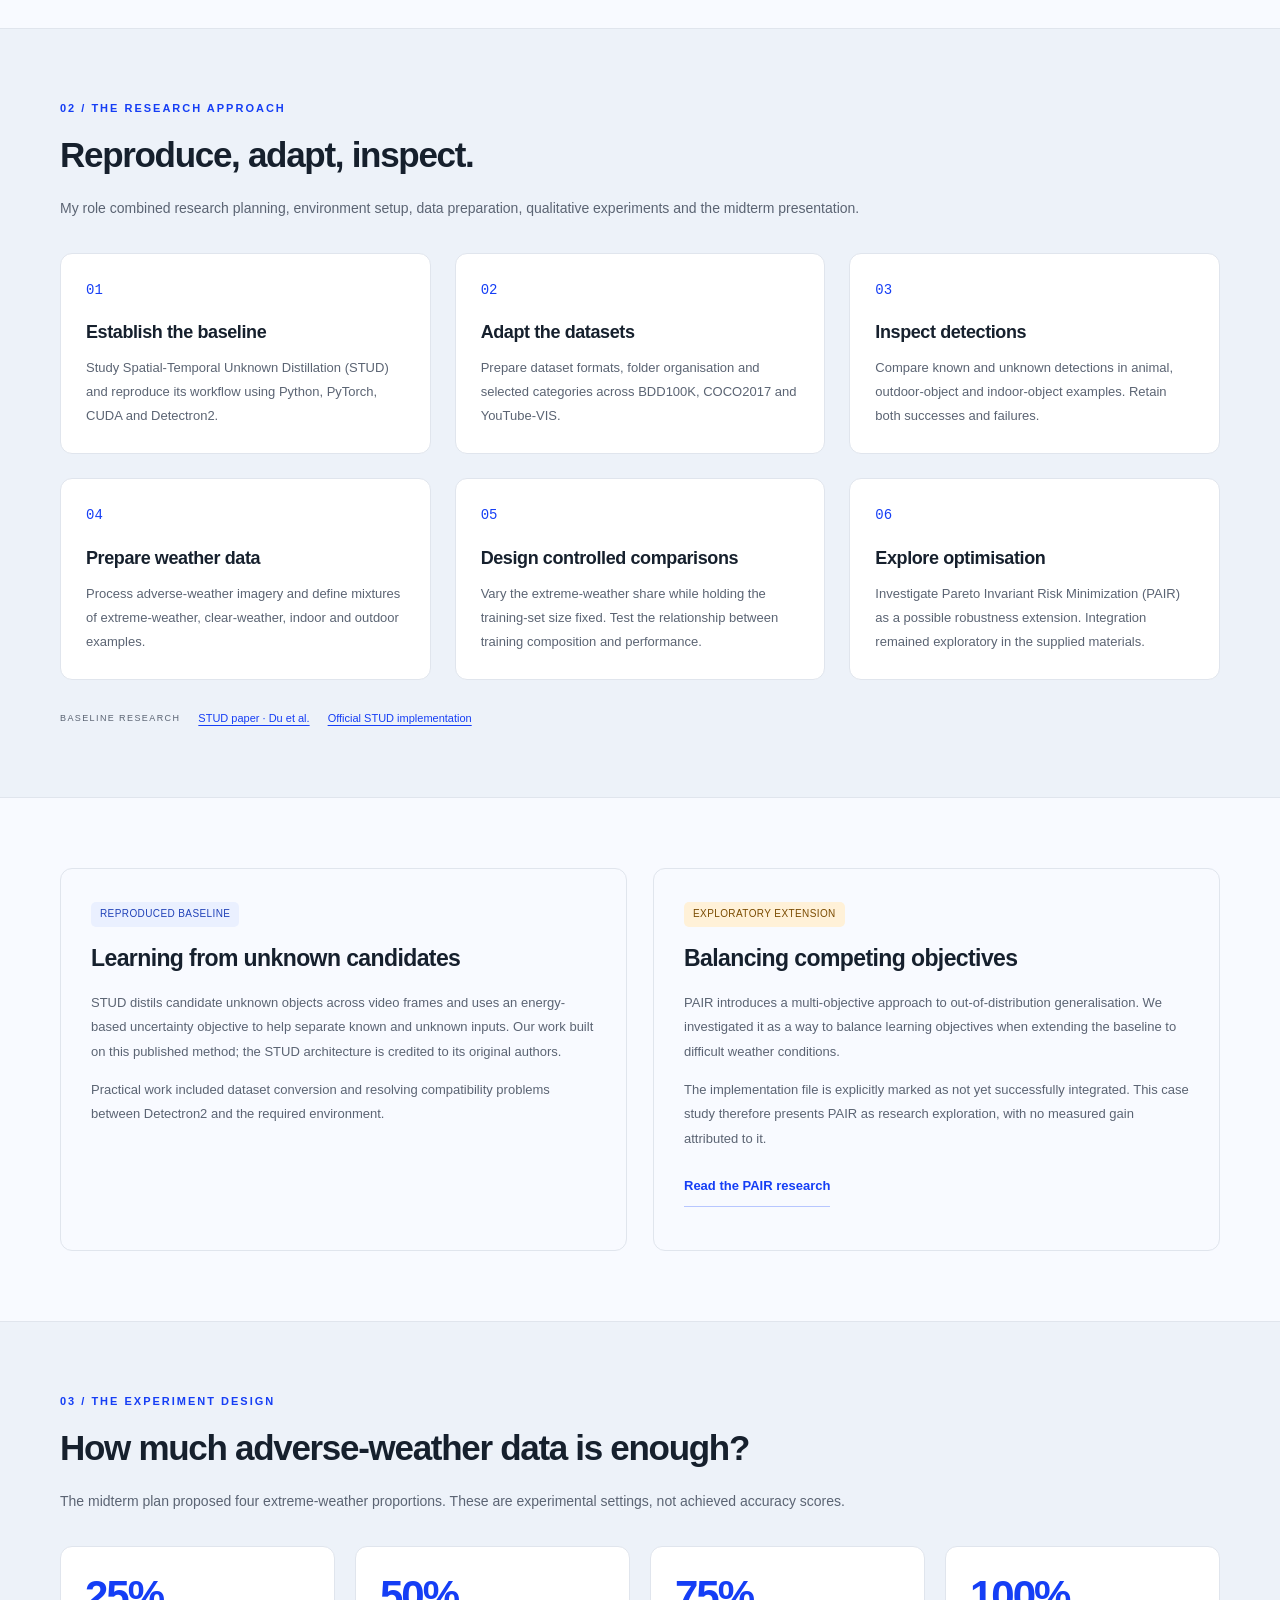
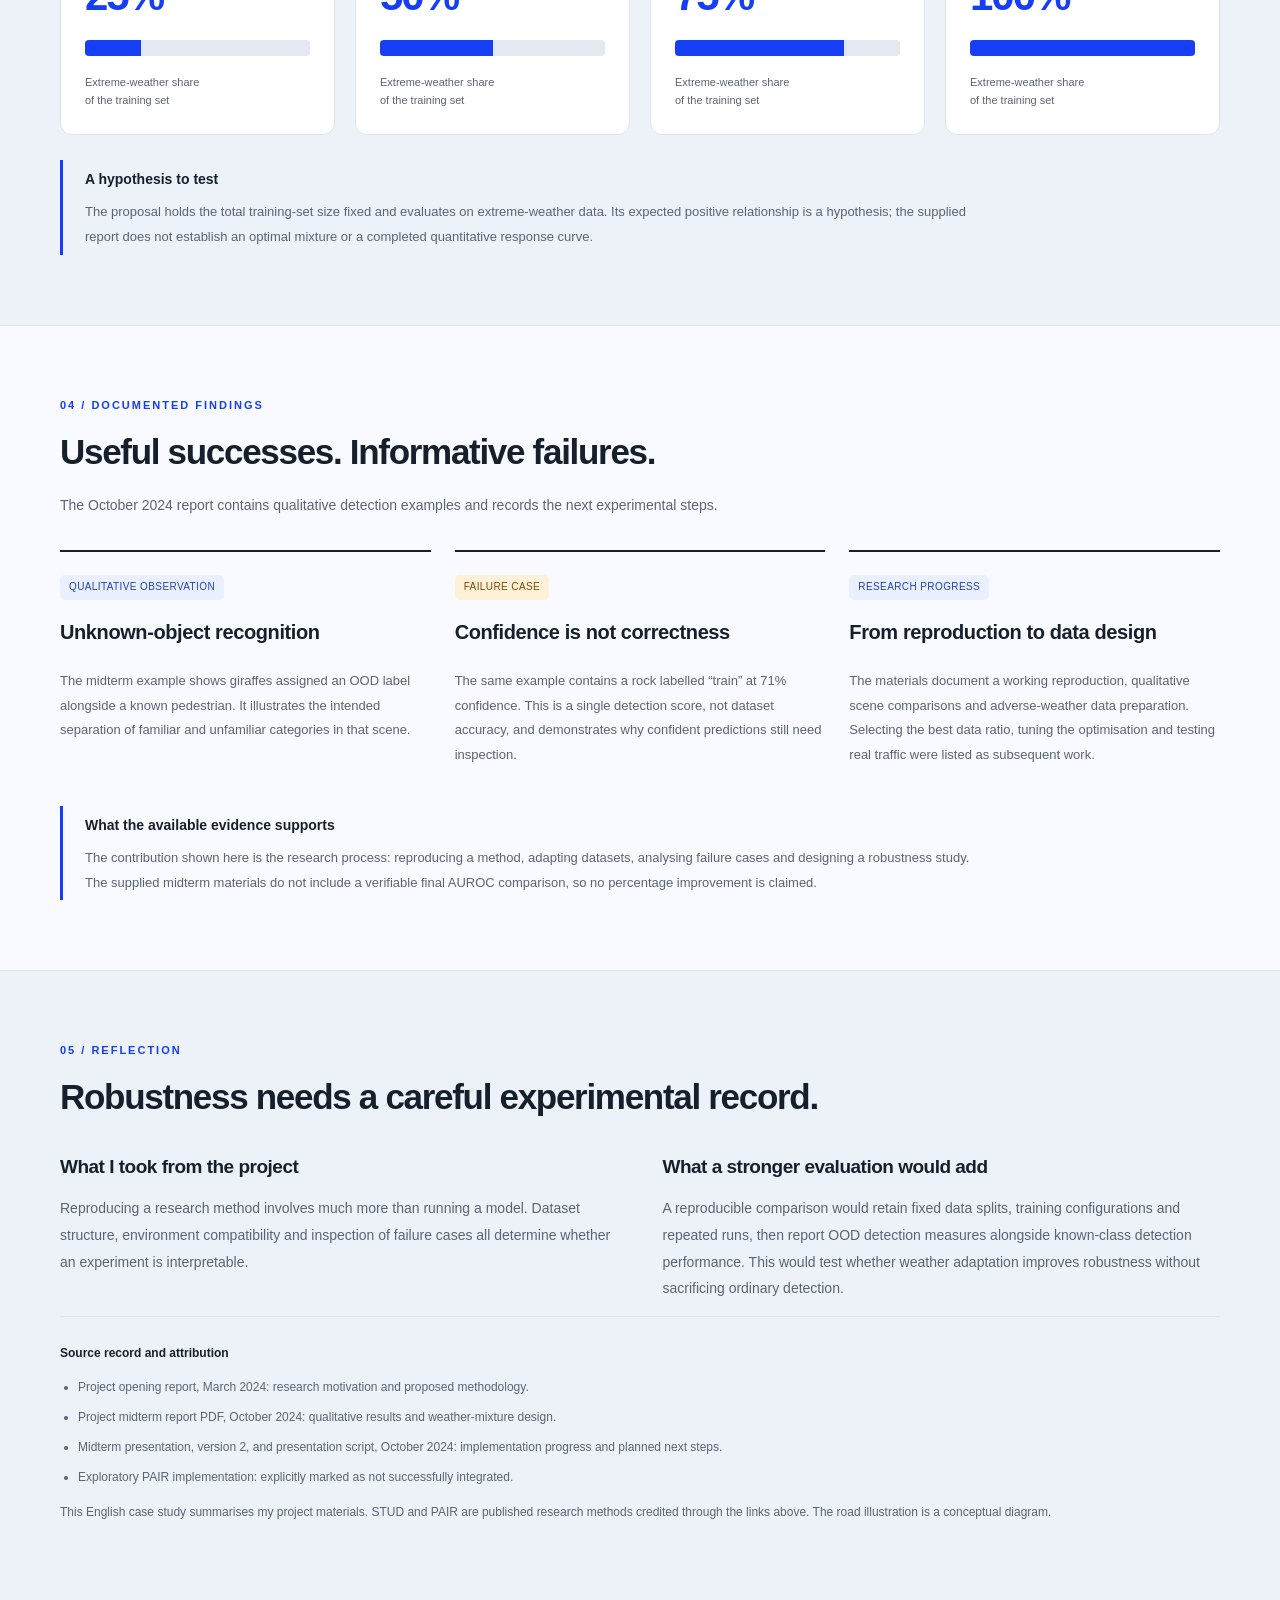
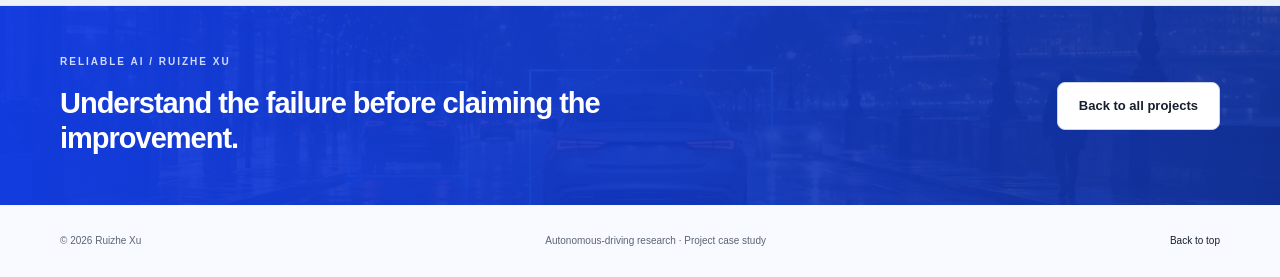
==== commit 394831f8: "Add themed imagery, project covers and layered portfolio backgrounds" ====
--- a/autonomous-driving.html
+++ b/autonomous-driving.html
@@ -6,16 +6,17 @@
   <meta name="description" content="An undergraduate research case study on unknown-object detection for autonomous driving: STUD reproduction, dataset adaptation and adverse-weather robustness experiments.">
   <meta property="og:title" content="Recognising the Unknown | Ruizhe Xu"><meta property="og:description" content="Unknown-object detection, adverse weather and a carefully documented research process."><meta property="og:type" content="article"><meta property="og:url" content="https://rx422040.github.io/autonomous-driving.html">
   <link rel="canonical" href="https://rx422040.github.io/autonomous-driving.html"><link rel="stylesheet" href="styles.css"><link rel="stylesheet" href="vision-ii.css"><link rel="stylesheet" href="project-media.css">
+<link rel="stylesheet" href="visual-refresh.css">
 </head>
-<body class="case-page">
+<body class="case-page visual-case topic-driving">
   <a class="skip" href="#main">Skip to content</a>
   <header class="site-header"><nav class="nav wrap" aria-label="Main navigation"><a class="brand" href="index.html" aria-label="Ruizhe Xu home"><span class="monogram">rx<span>.</span></span><span>RUIZHE XU</span></a><div class="nav-links"><a href="index.html#work">All projects</a><a href="#approach">Approach</a><a href="#findings">Findings</a></div></nav></header>
   <main id="main">
-    <section id="top" class="case-hero ood-hero wrap">
+    <div class="case-stage"><section id="top" class="case-hero ood-hero wrap">
       <a class="breadcrumb" href="index.html#work">Selected work / Reliable AI</a>
       <div class="case-hero-grid"><div><p class="eyebrow">AUTONOMOUS DRIVING · DUT</p><h1>Recognising<br><span>the unknown.</span></h1><p class="case-lead">What should a detector do when the world looks unfamiliar?</p><p class="case-intro">I led an undergraduate research group exploring out-of-distribution object detection for driving scenes, combining a reproduced STUD baseline, dataset adaptation and adverse-weather experiment design.</p><div class="hero-actions"><a class="button primary" href="#approach">Explore the research</a><a class="button secondary" href="#findings">Read the findings</a></div><p class="fine-print">Group leader · Jan 2024–Jan 2025<br>Case study based on the October 2024 midterm materials.</p></div>
       <figure class="road-graphic"><span>PERCEPTION UNDER DISTRIBUTION SHIFT</span><svg viewBox="0 0 440 350" role="img" aria-labelledby="road-title road-desc"><title id="road-title">Illustration of a road scene with known and unknown objects</title><desc id="road-desc">A car is labelled known. A separate unfamiliar object is labelled unknown. Rain and haze illustrate changing conditions. This is a conceptual diagram, not an experiment output.</desc><defs><linearGradient id="road-fade" x1="0" y1="0" x2="0" y2="1"><stop offset="0" stop-color="#243952"/><stop offset="1" stop-color="#101d38"/></linearGradient></defs><rect x="0" y="25" width="440" height="285" rx="12" fill="url(#road-fade)"/><path d="M168 95 L50 310 M277 95 L405 310" fill="none" stroke="#61758e" stroke-width="2"/><path d="M222 115 V147 M224 174 V220 M227 252 V303" fill="none" stroke="#bdc9dc" stroke-width="3" stroke-dasharray="15 10"/><g stroke="#6e849e" stroke-width="1" opacity=".5"><path d="M40 80l-10 25 M91 45l-10 25 M135 150l-10 25 M320 60l-10 25 M380 105l-10 25 M395 195l-10 25 M55 210l-10 25 M295 165l-10 25"/></g><rect x="139" y="197" width="60" height="66" rx="8" fill="#254af6"/><rect x="147" y="206" width="44" height="18" rx="3" fill="#aebfff"/><rect x="123" y="176" width="91" height="101" rx="5" fill="none" stroke="#8ea5ff" stroke-width="2"/><rect x="121" y="147" width="95" height="27" rx="4" fill="#153ef5"/><text x="168" y="166" font-family="Segoe UI,Arial,sans-serif" font-size="13" text-anchor="middle" fill="white">KNOWN</text><path d="M290 234l17-28 28 4 14 34-30 21z" fill="#667487"/><rect x="277" y="190" width="85" height="89" rx="5" fill="none" stroke="#ffcb75" stroke-width="2" stroke-dasharray="6 4"/><rect x="270" y="158" width="101" height="27" rx="4" fill="#ffcb75"/><text x="320" y="177" font-family="Segoe UI,Arial,sans-serif" font-size="13" text-anchor="middle" fill="#101d38">UNKNOWN</text><text x="220" y="340" font-family="Segoe UI,Arial,sans-serif" font-size="12" text-anchor="middle" fill="#b9c7dc">ILLUSTRATIVE / NOT A MODEL OUTPUT</text></svg><figcaption>The research question: retain useful detection while recognising objects outside the trained categories.</figcaption></figure></div>
-    </section>
+    <figure class="case-cover"><img src="visual-driving.webp" width="1536" height="1024" decoding="async" alt="A rainy city road with conceptual vehicle-detection outlines."><figcaption><strong>Perception in a changing world.</strong><span>Concept illustration · Driving perception · AI-generated</span></figcaption></figure></section></div>
     <nav class="case-nav" aria-label="Case study sections"><div class="wrap"><a href="#question">The question</a><a href="#approach">Research approach</a><a href="#weather">Weather experiment</a><a href="#findings">Findings</a><a href="#reflection">Reflection & sources</a></div></nav>
     <section id="question" class="case-section wrap"><div class="case-section-head"><p class="eyebrow">01 / THE PROBLEM</p><h2>A confident label can still be wrong.</h2></div><div class="prose-grid"><div><h3>Unknown objects</h3><p>A conventional detector works with a defined set of classes. An unfamiliar object can receive a confident familiar label. Our project investigated how an unknown-aware detector could expose this uncertainty in driving-related scenes.</p></div><div><h3>Changing visual conditions</h3><p>Adverse weather adds a second challenge: familiar objects can look different in rain, fog or low visibility. We examined the data pipeline and designed weather-mixture experiments to study robustness under these changes.</p></div></div></section>
     <section id="approach" class="case-tint"><div class="case-section wrap"><div class="case-section-head"><p class="eyebrow">02 / THE RESEARCH APPROACH</p><h2>Reproduce, adapt, inspect.</h2><p>My role combined research planning, environment setup, data preparation, qualitative experiments and the midterm presentation.</p></div><ol class="workflow-grid"><li><span class="step-number">01</span><h3>Establish the baseline</h3><p>Study Spatial-Temporal Unknown Distillation (STUD) and reproduce its workflow using Python, PyTorch, CUDA and Detectron2.</p></li><li><span class="step-number">02</span><h3>Adapt the datasets</h3><p>Prepare dataset formats, folder organisation and selected categories across BDD100K, COCO2017 and YouTube-VIS.</p></li><li><span class="step-number">03</span><h3>Inspect detections</h3><p>Compare known and unknown detections in animal, outdoor-object and indoor-object examples. Retain both successes and failures.</p></li><li><span class="step-number">04</span><h3>Prepare weather data</h3><p>Process adverse-weather imagery and define mixtures of extreme-weather, clear-weather, indoor and outdoor examples.</p></li><li><span class="step-number">05</span><h3>Design controlled comparisons</h3><p>Vary the extreme-weather share while holding the training-set size fixed. Test the relationship between training composition and performance.</p></li><li><span class="step-number">06</span><h3>Explore optimisation</h3><p>Investigate Pareto Invariant Risk Minimization (PAIR) as a possible robustness extension. Integration remained exploratory in the supplied materials.</p></li></ol><div class="reference-links"><span>BASELINE RESEARCH</span><a href="https://arxiv.org/abs/2203.03800" target="_blank" rel="noopener noreferrer">STUD paper · Du et al.</a><a href="https://github.com/deeplearning-wisc/stud" target="_blank" rel="noopener noreferrer">Official STUD implementation</a></div></div></section>
--- a/visual-refresh.css
+++ b/visual-refresh.css
@@ -0,0 +1,85 @@
+/* Shared decorative imagery; original experiment figures remain in the case studies. */
+.visual-home,.visual-case{background:#f8faff}
+.hero-stage{position:relative;isolation:isolate;overflow:hidden;background:#eef3fb}
+.hero-stage:before{content:"";position:absolute;inset:0;z-index:-1;background:linear-gradient(90deg,rgba(250,252,255,.97) 0%,rgba(245,249,255,.9) 40%,rgba(234,242,255,.78) 100%),url("visual-home.webp") center/cover no-repeat}
+.hero-stage:after{content:"";position:absolute;inset:0;z-index:-1;background:radial-gradient(ellipse at 20% 30%,#fff8,transparent 60%);pointer-events:none}
+.visual-home .hero{gap:65px;padding-block:72px 82px;grid-template-columns:1.18fr 1fr}
+.visual-home .hero-description{color:#46546b}
+.visual-home .hero-visual{height:440px;padding-bottom:0;min-width:0}
+.hero-scene{height:380px;width:100%;overflow:hidden;border-radius:20px;border:1px solid #dae4f4;box-shadow:0 24px 60px #21386324;position:relative;background:#dce6f3}
+.hero-scene>img{width:100%;height:100%;object-fit:cover;object-position:68% center}
+.scene-tag{position:absolute;top:20px;left:20px;font-size:8px;letter-spacing:1.5px;font-weight:650;padding:9px 12px;color:#e8efff;background:#101d38dc;border:1px solid #ffffff29;border-radius:5px}
+.visual-home .portrait-frame{position:absolute;bottom:0;left:-20px;width:114px;height:143px;z-index:2;border:5px solid #fff;border-radius:13px;box-shadow:0 10px 30px #1a31542b}
+.visual-home .portrait-index{display:none}
+.visual-home .portrait-frame img{object-position:center 65%;filter:none}
+.visual-home .portrait-caption{bottom:8px;left:105px;right:-5px;padding:20px 19px;gap:14px;box-shadow:0 12px 32px #0a143226}
+.visual-home .caption-mark{font-size:34px}
+.visual-home .portrait-caption strong{font-size:12px}
+.visual-home .portrait-caption div>span{font-size:11px}
+.visual-home #work{position:relative;isolation:isolate}
+.visual-home #work:before{content:"";position:absolute;z-index:-1;inset:0 -40px;background-image:radial-gradient(ellipse at 0 35%,#dae5ff94,transparent 60%),linear-gradient(#b8c9ee1c 1px,transparent 1px),linear-gradient(90deg,#b8c9ee1c 1px,transparent 1px);background-size:auto,56px 56px,56px 56px;mask-image:linear-gradient(transparent,#000 8%,#000 90%,transparent);pointer-events:none}
+.visual-home .project-grid{align-items:stretch;gap:28px}
+.visual-home .project{--card-pad:32px;display:flex;flex-direction:column;padding:30px var(--card-pad);box-shadow:0 8px 30px #22345208;transition:box-shadow .25s,border-color .25s}
+.visual-home .project[hidden]{display:none}
+.visual-home .project:hover{box-shadow:0 16px 38px #20325612;border-color:#bacbf3}
+.project-cover{position:relative;display:block;margin:-30px calc(-1 * var(--card-pad)) 27px;aspect-ratio:16/9;overflow:hidden;border-radius:15px 15px 0 0;background:#13223b;isolation:isolate}
+.project-cover>img{height:100%;width:100%;object-fit:cover;transition:transform .6s ease;object-position:center 54%}
+.project-cover:hover>img{transform:scale(1.035)}
+.project-cover:after{content:"";position:absolute;inset:55% 0 0;z-index:0;background:linear-gradient(transparent,#07102166);pointer-events:none}
+.cover-note{position:absolute;z-index:1;bottom:15px;left:20px;color:#fff;font-size:8px;letter-spacing:1.6px;font-weight:650;text-shadow:0 1px 5px #000}
+.visual-home .project-top{margin-bottom:22px}
+.visual-home .project>details{margin-top:auto}
+.visual-home .project .case-link{align-self:flex-start}
+.visual-credit{font-size:10px;color:#69768a;line-height:1.7;margin-top:-48px;margin-bottom:48px}
+.visual-home .background{background:linear-gradient(115deg,#f0f4fc,#e8effa);position:relative}
+.visual-home .contact-section{background:linear-gradient(100deg,#1236c8fa,#1638b7ed 52%,#102448c9),url("visual-home.webp") center 58%/cover}
+.visual-home .film-section,.visual-home .skills-section{position:relative}
+.visual-case{--theme-art:url("visual-home.webp")}
+.topic-vision{--theme-art:url("visual-vision.webp")}
+.topic-driving{--theme-art:url("visual-driving.webp")}
+.topic-eigenfaces{--theme-art:url("visual-eigenfaces.webp")}
+.topic-fatigue{--theme-art:url("visual-fatigue.webp")}
+.topic-numerical{--theme-art:url("visual-numerical.webp")}
+.case-stage{isolation:isolate;position:relative;background:#edf2fa;overflow:hidden}
+.case-stage:before{content:"";position:absolute;inset:0;z-index:-1;background-image:linear-gradient(110deg,#f9fbfff7 15%,#f2f6fff2 55%,#e8f0fad9),var(--theme-art);background-position:center top;background-size:cover;background-repeat:no-repeat}
+.visual-case .case-hero{padding-bottom:38px}
+.visual-case .breadcrumb{margin-bottom:38px}
+.visual-case .study-brief,.visual-case .road-graphic{box-shadow:0 18px 45px #17294c18}
+.case-cover{margin:48px 0 0;border:1px solid #d9e2f1;border-radius:16px;overflow:hidden;background:#fff;box-shadow:0 16px 40px #1e355112}
+.case-cover>img{width:100%;height:360px;object-fit:cover;object-position:center 53%;background:#14233a}
+.case-cover figcaption{display:flex;align-items:center;justify-content:space-between;gap:20px;padding:16px 21px;line-height:1.5}
+.case-cover strong{font-size:13px;color:#263b59;font-weight:550}
+.case-cover figcaption>span{font-size:9px;color:#67758b;letter-spacing:.2px}
+.visual-case .case-section{position:relative}
+.visual-case .case-tint{background:#edf2f9}
+.visual-case .case-nav{background:#ffffffeb}
+.visual-case .case-close{background:linear-gradient(95deg,#123de6f5,#1233a1e6),var(--theme-art) center/cover}
+.visual-case .footer,.visual-home .footer{background:transparent}
+@media(max-width:1000px){
+  .visual-home .hero{gap:40px;grid-template-columns:1.13fr 1fr;padding-block:60px}
+  .visual-home .hero-visual{height:405px}.hero-scene{height:345px}
+  .visual-home .portrait-frame{left:-10px;width:100px;height:128px}
+  .visual-home .portrait-caption{left:100px;right:0;padding:17px 14px}.visual-home .caption-mark{display:none}
+  .visual-home .project{--card-pad:26px}
+  .case-cover>img{height:320px}
+}
+@media(max-width:720px){
+  .visual-home .hero{grid-template-columns:1fr;gap:38px;padding-block:48px 42px}
+  .hero-stage:before{background-image:linear-gradient(#f8fbfff5,#eef5ffe0),url("visual-home.webp");background-position:65% center}
+  .visual-home .hero-visual{height:335px;width:100%;max-width:480px}
+  .hero-scene{height:290px;border-radius:14px}.scene-tag{top:15px;left:15px;font-size:7px;padding:8px 10px;letter-spacing:1px}
+  .visual-home .portrait-frame{left:10px;width:83px;height:107px;border-width:4px;border-radius:11px}
+  .visual-home .portrait-caption{left:105px;right:9px;bottom:5px;padding:15px 12px;min-height:77px;border-radius:9px}
+  .visual-home .portrait-caption strong{font-size:11px;line-height:1.6}.visual-home .portrait-caption div>span{font-size:10px}
+  .visual-home #work:before{inset:0 -20px}
+  .visual-home .project-grid{gap:24px}.visual-home .project{--card-pad:24px;padding-block:24px}
+  .project-cover{margin-top:-24px;margin-bottom:23px;aspect-ratio:16/10}
+  .cover-note{left:18px;bottom:13px;font-size:7px}
+  .visual-credit{margin-top:-28px;margin-bottom:30px;font-size:9px}
+  .visual-case .case-hero{padding-bottom:25px}.visual-case .breadcrumb{margin-bottom:27px}
+  .case-cover{margin-top:30px;border-radius:12px}.case-cover>img{height:auto;aspect-ratio:3/2;object-fit:cover}
+  .case-cover figcaption{display:block;padding:14px 16px}.case-cover strong{display:block;font-size:12px;margin-bottom:5px}.case-cover figcaption>span{font-size:8px}
+  .case-stage:before{background-image:linear-gradient(#f7faffef,#eef3fbea),var(--theme-art)}
+}
+@media(max-width:370px){.visual-home .project{--card-pad:20px}.visual-home .portrait-caption{left:98px;right:5px}.scene-tag{font-size:6px}}
+@media print{.hero-stage:before,.hero-stage:after,.case-stage:before,.project-cover,.case-cover,.visual-credit{display:none!important}.visual-home,.visual-case,.hero-stage,.case-stage{background:#fff}.visual-home .project{display:block;box-shadow:none}.visual-home .contact-section,.visual-case .case-close{background:#fff}}
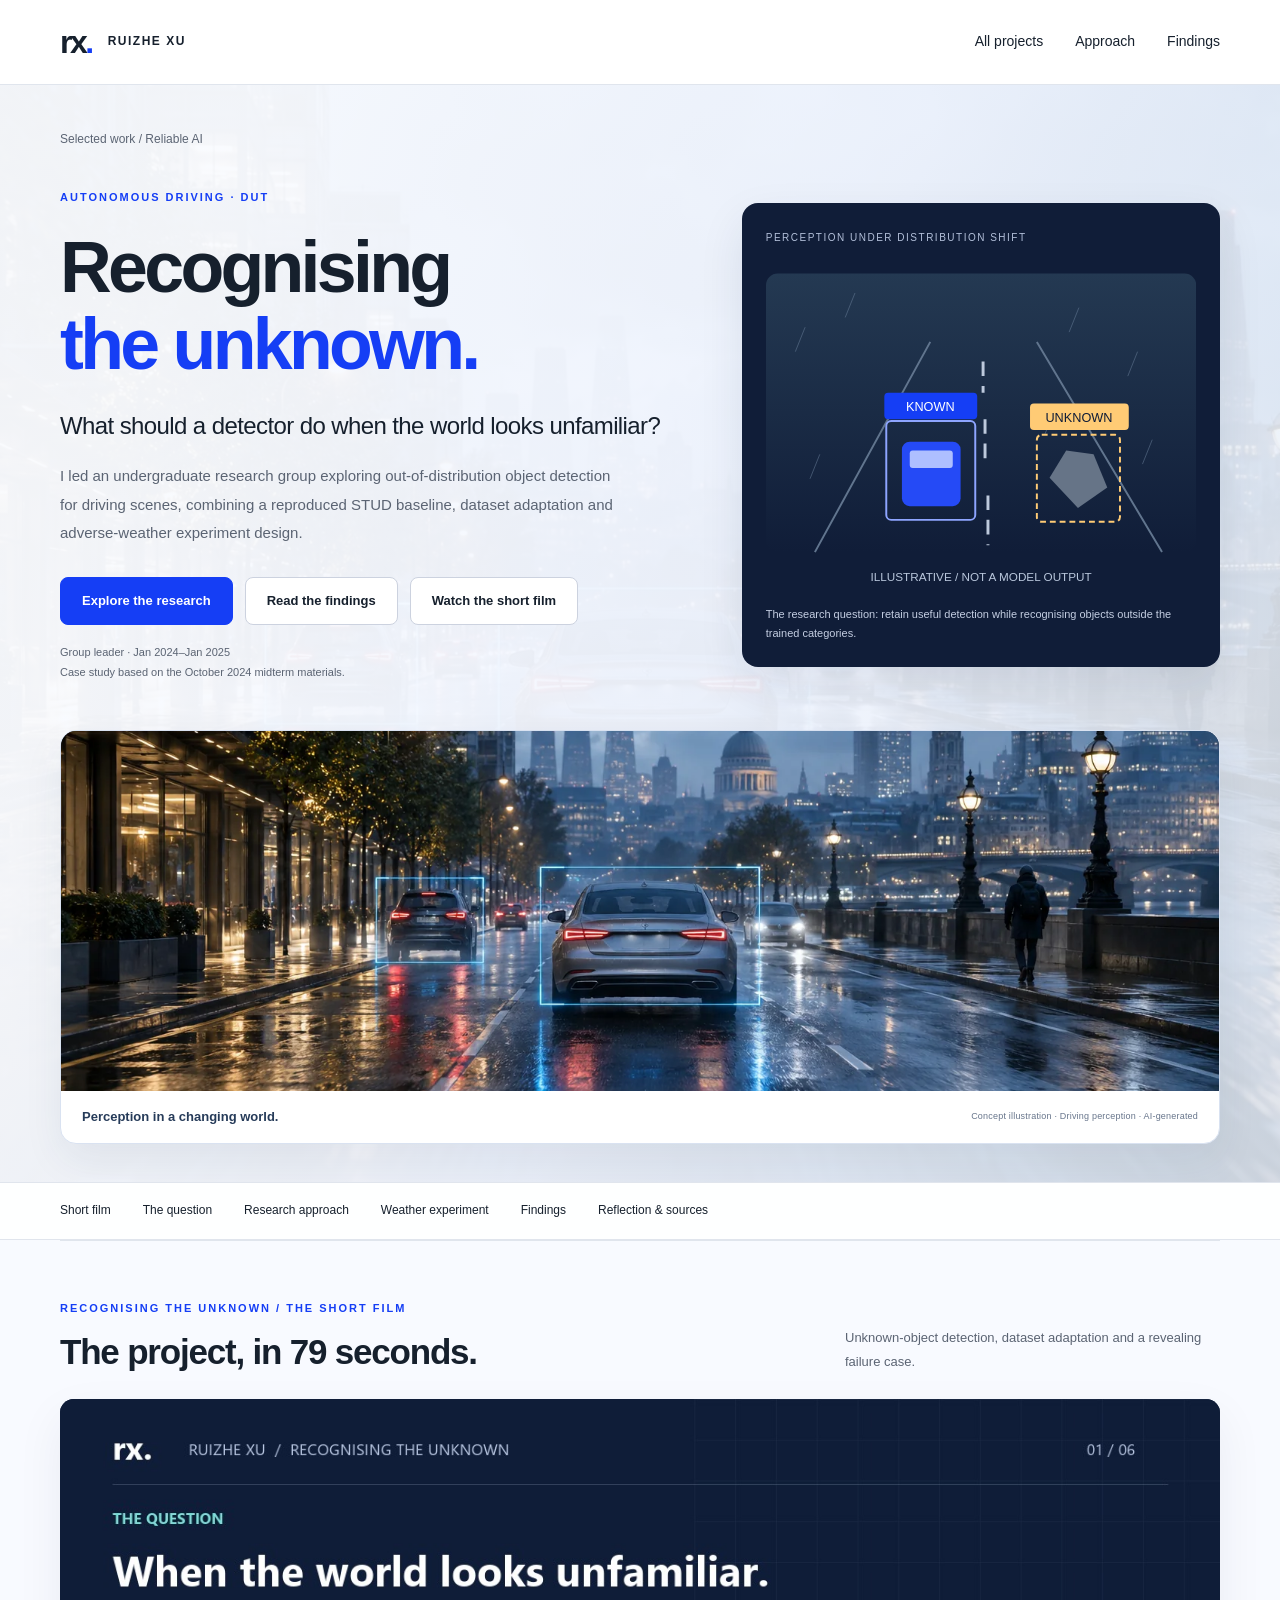
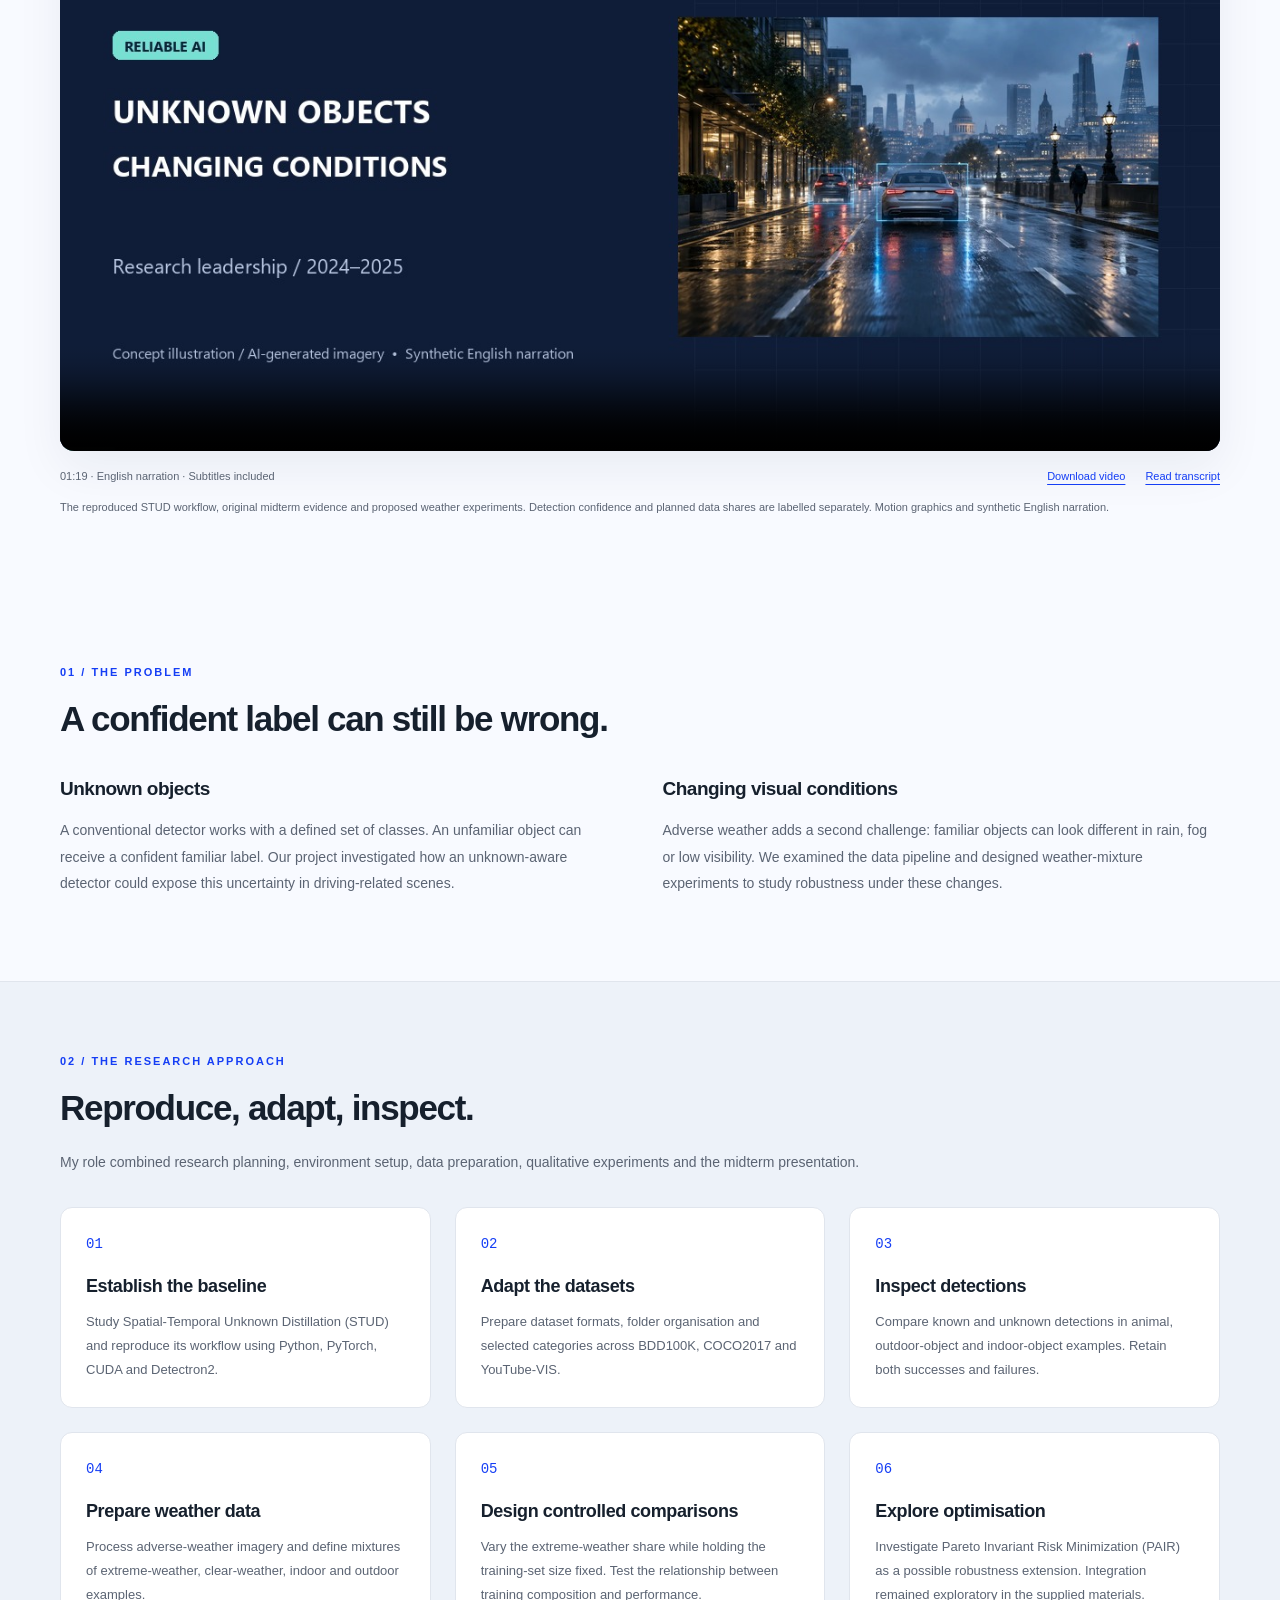
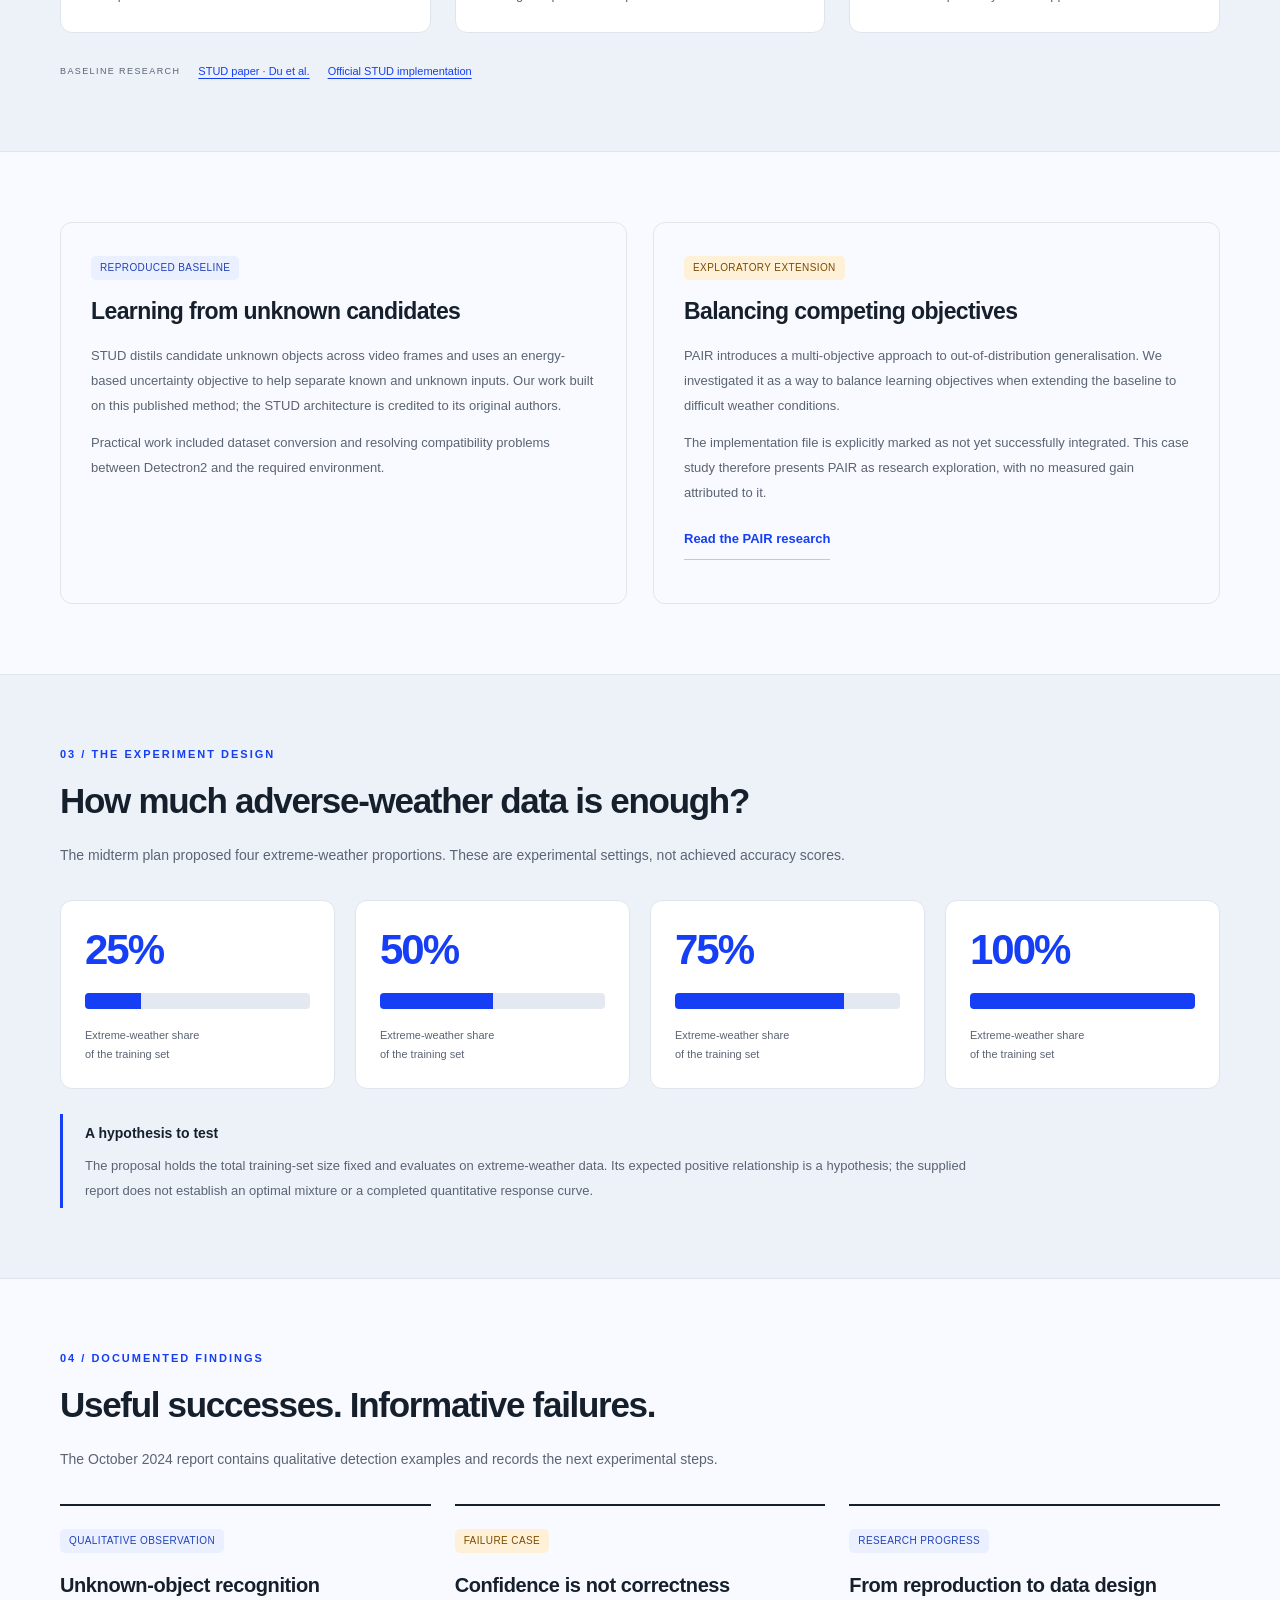
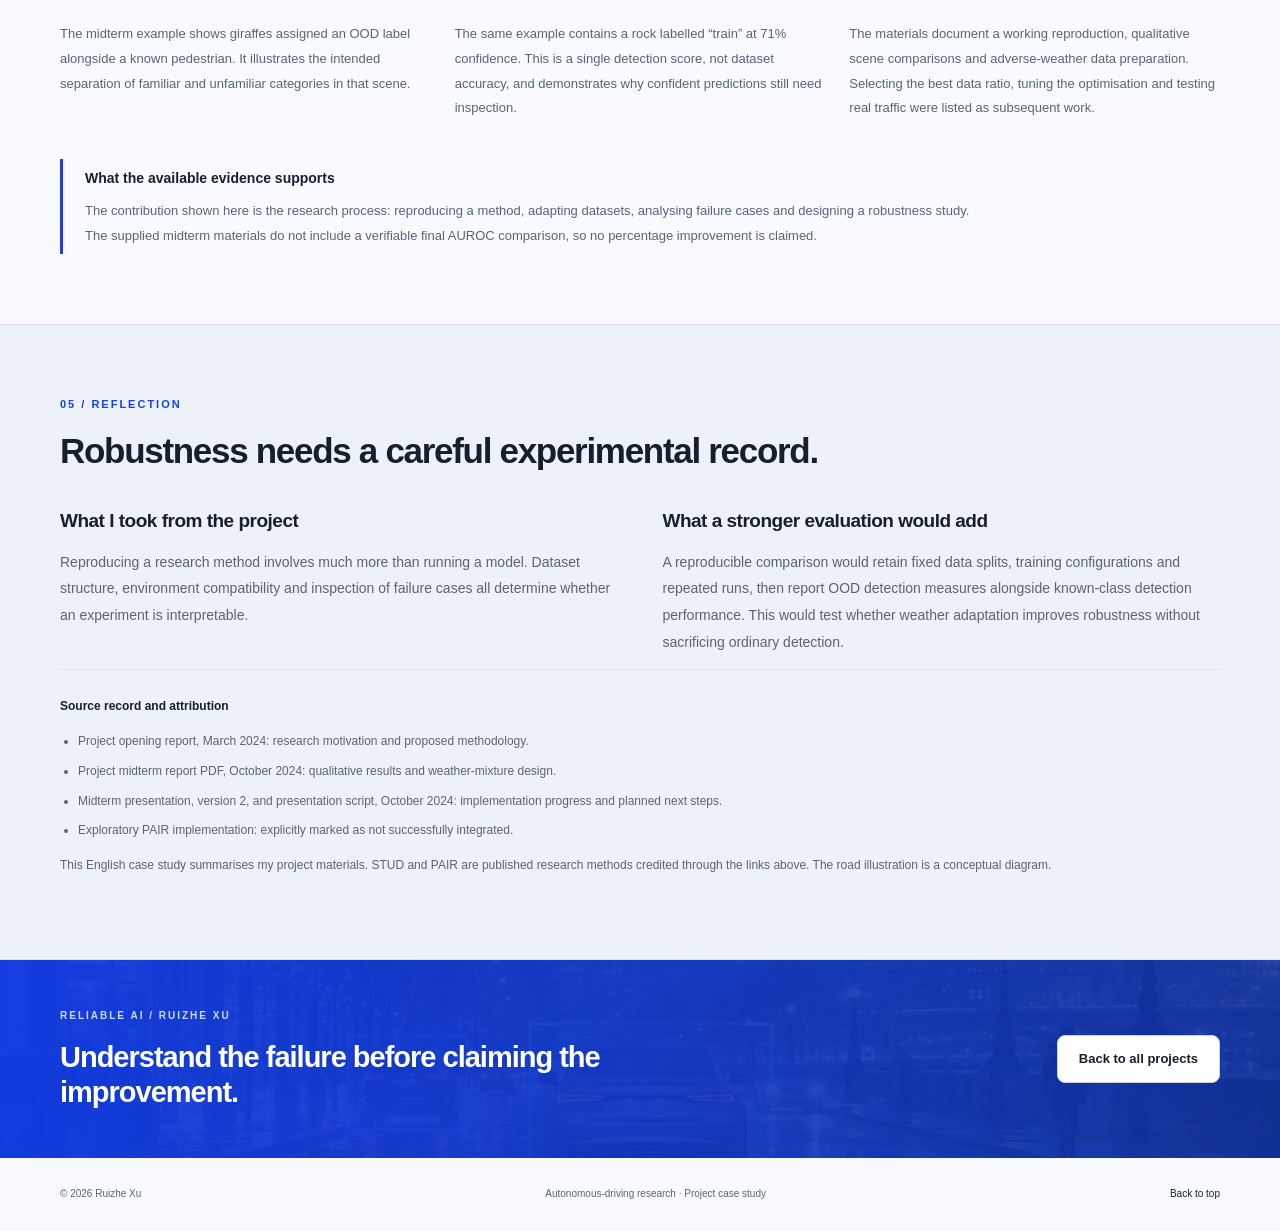
==== commit ca3e4005: "Add narrated short films for unknown detection, Eigenfaces and PdSe2 Add three English project films" ====
--- a/autonomous-driving.html
+++ b/autonomous-driving.html
@@ -7,6 +7,7 @@
   <meta property="og:title" content="Recognising the Unknown | Ruizhe Xu"><meta property="og:description" content="Unknown-object detection, adverse weather and a carefully documented research process."><meta property="og:type" content="article"><meta property="og:url" content="https://rx422040.github.io/autonomous-driving.html">
   <link rel="canonical" href="https://rx422040.github.io/autonomous-driving.html"><link rel="stylesheet" href="styles.css"><link rel="stylesheet" href="vision-ii.css"><link rel="stylesheet" href="project-media.css">
 <link rel="stylesheet" href="visual-refresh.css">
+<link rel="stylesheet" href="project-films.css">
 </head>
 <body class="case-page visual-case topic-driving">
   <a class="skip" href="#main">Skip to content</a>
@@ -14,10 +15,15 @@
   <main id="main">
     <div class="case-stage"><section id="top" class="case-hero ood-hero wrap">
       <a class="breadcrumb" href="index.html#work">Selected work / Reliable AI</a>
-      <div class="case-hero-grid"><div><p class="eyebrow">AUTONOMOUS DRIVING · DUT</p><h1>Recognising<br><span>the unknown.</span></h1><p class="case-lead">What should a detector do when the world looks unfamiliar?</p><p class="case-intro">I led an undergraduate research group exploring out-of-distribution object detection for driving scenes, combining a reproduced STUD baseline, dataset adaptation and adverse-weather experiment design.</p><div class="hero-actions"><a class="button primary" href="#approach">Explore the research</a><a class="button secondary" href="#findings">Read the findings</a></div><p class="fine-print">Group leader · Jan 2024–Jan 2025<br>Case study based on the October 2024 midterm materials.</p></div>
+      <div class="case-hero-grid"><div><p class="eyebrow">AUTONOMOUS DRIVING · DUT</p><h1>Recognising<br><span>the unknown.</span></h1><p class="case-lead">What should a detector do when the world looks unfamiliar?</p><p class="case-intro">I led an undergraduate research group exploring out-of-distribution object detection for driving scenes, combining a reproduced STUD baseline, dataset adaptation and adverse-weather experiment design.</p><div class="hero-actions"><a class="button primary" href="#approach">Explore the research</a><a class="button secondary" href="#findings">Read the findings</a><a class="button secondary" href="#project-film">Watch the short film</a></div><p class="fine-print">Group leader · Jan 2024–Jan 2025<br>Case study based on the October 2024 midterm materials.</p></div>
       <figure class="road-graphic"><span>PERCEPTION UNDER DISTRIBUTION SHIFT</span><svg viewBox="0 0 440 350" role="img" aria-labelledby="road-title road-desc"><title id="road-title">Illustration of a road scene with known and unknown objects</title><desc id="road-desc">A car is labelled known. A separate unfamiliar object is labelled unknown. Rain and haze illustrate changing conditions. This is a conceptual diagram, not an experiment output.</desc><defs><linearGradient id="road-fade" x1="0" y1="0" x2="0" y2="1"><stop offset="0" stop-color="#243952"/><stop offset="1" stop-color="#101d38"/></linearGradient></defs><rect x="0" y="25" width="440" height="285" rx="12" fill="url(#road-fade)"/><path d="M168 95 L50 310 M277 95 L405 310" fill="none" stroke="#61758e" stroke-width="2"/><path d="M222 115 V147 M224 174 V220 M227 252 V303" fill="none" stroke="#bdc9dc" stroke-width="3" stroke-dasharray="15 10"/><g stroke="#6e849e" stroke-width="1" opacity=".5"><path d="M40 80l-10 25 M91 45l-10 25 M135 150l-10 25 M320 60l-10 25 M380 105l-10 25 M395 195l-10 25 M55 210l-10 25 M295 165l-10 25"/></g><rect x="139" y="197" width="60" height="66" rx="8" fill="#254af6"/><rect x="147" y="206" width="44" height="18" rx="3" fill="#aebfff"/><rect x="123" y="176" width="91" height="101" rx="5" fill="none" stroke="#8ea5ff" stroke-width="2"/><rect x="121" y="147" width="95" height="27" rx="4" fill="#153ef5"/><text x="168" y="166" font-family="Segoe UI,Arial,sans-serif" font-size="13" text-anchor="middle" fill="white">KNOWN</text><path d="M290 234l17-28 28 4 14 34-30 21z" fill="#667487"/><rect x="277" y="190" width="85" height="89" rx="5" fill="none" stroke="#ffcb75" stroke-width="2" stroke-dasharray="6 4"/><rect x="270" y="158" width="101" height="27" rx="4" fill="#ffcb75"/><text x="320" y="177" font-family="Segoe UI,Arial,sans-serif" font-size="13" text-anchor="middle" fill="#101d38">UNKNOWN</text><text x="220" y="340" font-family="Segoe UI,Arial,sans-serif" font-size="12" text-anchor="middle" fill="#b9c7dc">ILLUSTRATIVE / NOT A MODEL OUTPUT</text></svg><figcaption>The research question: retain useful detection while recognising objects outside the trained categories.</figcaption></figure></div>
     <figure class="case-cover"><img src="visual-driving.webp" width="1536" height="1024" decoding="async" alt="A rainy city road with conceptual vehicle-detection outlines."><figcaption><strong>Perception in a changing world.</strong><span>Concept illustration · Driving perception · AI-generated</span></figcaption></figure></section></div>
-    <nav class="case-nav" aria-label="Case study sections"><div class="wrap"><a href="#question">The question</a><a href="#approach">Research approach</a><a href="#weather">Weather experiment</a><a href="#findings">Findings</a><a href="#reflection">Reflection & sources</a></div></nav>
+    <nav class="case-nav" aria-label="Case study sections"><div class="wrap"><a href="#project-film">Short film</a><a href="#question">The question</a><a href="#approach">Research approach</a><a href="#weather">Weather experiment</a><a href="#findings">Findings</a><a href="#reflection">Reflection & sources</a></div></nav>
+<!-- PROJECT FILM START -->
+<section id="project-film" class="film-section wrap case-project-film" aria-labelledby="project-film-title"><div class="film-heading"><div><p class="eyebrow">RECOGNISING THE UNKNOWN / THE SHORT FILM</p><h2 id="project-film-title">The project, in 79 seconds.</h2></div><p>Unknown-object detection, dataset adaptation and a revealing failure case.</p></div><figure class="film-player"><video controls playsinline preload="metadata" poster="unknown-poster.jpg" aria-label="Recognising the unknown project film with English narration and subtitles" width="1280" height="720">
+<source src="unknown-film.mp4" type="video/mp4"><track src="unknown-en.vtt" kind="captions" srclang="en" label="English">
+Your browser does not support embedded video. <a href="unknown-film.mp4">Download the film</a>.</video><figcaption><span>01:19 · English narration · Subtitles included</span><span class="film-links"><a href="unknown-film.mp4" download>Download video</a><a href="unknown-transcript.txt">Read transcript</a></span></figcaption></figure><p class="film-note">The reproduced STUD workflow, original midterm evidence and proposed weather experiments. Detection confidence and planned data shares are labelled separately. Motion graphics and synthetic English narration.</p></section>
+<!-- PROJECT FILM END -->
     <section id="question" class="case-section wrap"><div class="case-section-head"><p class="eyebrow">01 / THE PROBLEM</p><h2>A confident label can still be wrong.</h2></div><div class="prose-grid"><div><h3>Unknown objects</h3><p>A conventional detector works with a defined set of classes. An unfamiliar object can receive a confident familiar label. Our project investigated how an unknown-aware detector could expose this uncertainty in driving-related scenes.</p></div><div><h3>Changing visual conditions</h3><p>Adverse weather adds a second challenge: familiar objects can look different in rain, fog or low visibility. We examined the data pipeline and designed weather-mixture experiments to study robustness under these changes.</p></div></div></section>
     <section id="approach" class="case-tint"><div class="case-section wrap"><div class="case-section-head"><p class="eyebrow">02 / THE RESEARCH APPROACH</p><h2>Reproduce, adapt, inspect.</h2><p>My role combined research planning, environment setup, data preparation, qualitative experiments and the midterm presentation.</p></div><ol class="workflow-grid"><li><span class="step-number">01</span><h3>Establish the baseline</h3><p>Study Spatial-Temporal Unknown Distillation (STUD) and reproduce its workflow using Python, PyTorch, CUDA and Detectron2.</p></li><li><span class="step-number">02</span><h3>Adapt the datasets</h3><p>Prepare dataset formats, folder organisation and selected categories across BDD100K, COCO2017 and YouTube-VIS.</p></li><li><span class="step-number">03</span><h3>Inspect detections</h3><p>Compare known and unknown detections in animal, outdoor-object and indoor-object examples. Retain both successes and failures.</p></li><li><span class="step-number">04</span><h3>Prepare weather data</h3><p>Process adverse-weather imagery and define mixtures of extreme-weather, clear-weather, indoor and outdoor examples.</p></li><li><span class="step-number">05</span><h3>Design controlled comparisons</h3><p>Vary the extreme-weather share while holding the training-set size fixed. Test the relationship between training composition and performance.</p></li><li><span class="step-number">06</span><h3>Explore optimisation</h3><p>Investigate Pareto Invariant Risk Minimization (PAIR) as a possible robustness extension. Integration remained exploratory in the supplied materials.</p></li></ol><div class="reference-links"><span>BASELINE RESEARCH</span><a href="https://arxiv.org/abs/2203.03800" target="_blank" rel="noopener noreferrer">STUD paper · Du et al.</a><a href="https://github.com/deeplearning-wisc/stud" target="_blank" rel="noopener noreferrer">Official STUD implementation</a></div></div></section>
     <section class="case-section wrap"><div class="methods-grid"><article class="method-card"><span class="status-tag">REPRODUCED BASELINE</span><h3>Learning from unknown candidates</h3><p>STUD distils candidate unknown objects across video frames and uses an energy-based uncertainty objective to help separate known and unknown inputs. Our work built on this published method; the STUD architecture is credited to its original authors.</p><p>Practical work included dataset conversion and resolving compatibility problems between Detectron2 and the required environment.</p></article><article class="method-card"><span class="status-tag planned">EXPLORATORY EXTENSION</span><h3>Balancing competing objectives</h3><p>PAIR introduces a multi-objective approach to out-of-distribution generalisation. We investigated it as a way to balance learning objectives when extending the baseline to difficult weather conditions.</p><p>The implementation file is explicitly marked as not yet successfully integrated. This case study therefore presents PAIR as research exploration, with no measured gain attributed to it.</p><a class="case-link" href="https://arxiv.org/abs/2206.07766" target="_blank" rel="noopener noreferrer">Read the PAIR research</a></article></div></section>
--- a/project-films.css
+++ b/project-films.css
@@ -0,0 +1,15 @@
+.film-gallery{display:grid;grid-template-columns:repeat(3,minmax(0,1fr));gap:24px;margin-bottom:23px}
+.film-card{min-width:0;background:#fff;border:1px solid var(--line);border-radius:14px;overflow:hidden;scroll-margin-top:105px}
+.film-card-heading{padding:25px 23px 20px;min-height:184px}
+.film-card-heading .eyebrow{font-size:8px;letter-spacing:1.4px;display:block;margin-bottom:15px}
+.film-card h3{font-size:22px;line-height:1.3;letter-spacing:-.7px;margin-bottom:12px}
+.film-card-heading p{font-size:12px;line-height:1.8;color:var(--muted);margin:0}
+.film-card .film-player video{border-radius:0;box-shadow:none}
+.film-card .film-player figcaption{padding:15px 23px 0;display:block;font-size:10px;line-height:1.8}
+.film-card .film-player figcaption>span{display:block;margin-bottom:10px}
+.film-card a{color:var(--blue);text-decoration:underline;text-underline-offset:3px}
+.film-card-links{display:flex;gap:18px;padding:15px 23px 22px;font-size:10px;flex-wrap:wrap}
+.film-library>.film-note{line-height:1.8}
+.case-project-film{scroll-margin-top:80px}.case-project-film .film-note{line-height:1.85}
+@media(max-width:1000px){.film-gallery{gap:17px}.film-card-heading{padding:21px 18px;min-height:196px}.film-card h3{font-size:20px}.film-card .film-player figcaption{padding-inline:18px}.film-card-links{padding-inline:18px;gap:13px}}
+@media(max-width:720px){.film-gallery{grid-template-columns:1fr;gap:22px}.film-card-heading{min-height:0;padding:23px}.film-card h3{font-size:24px}.film-card .film-player figcaption{padding-inline:23px}.film-card-links{padding-inline:23px;font-size:11px}.film-card .film-player figcaption{font-size:11px}.film-library .film-heading>p{font-size:13px}.case-project-film{scroll-margin-top:65px}}
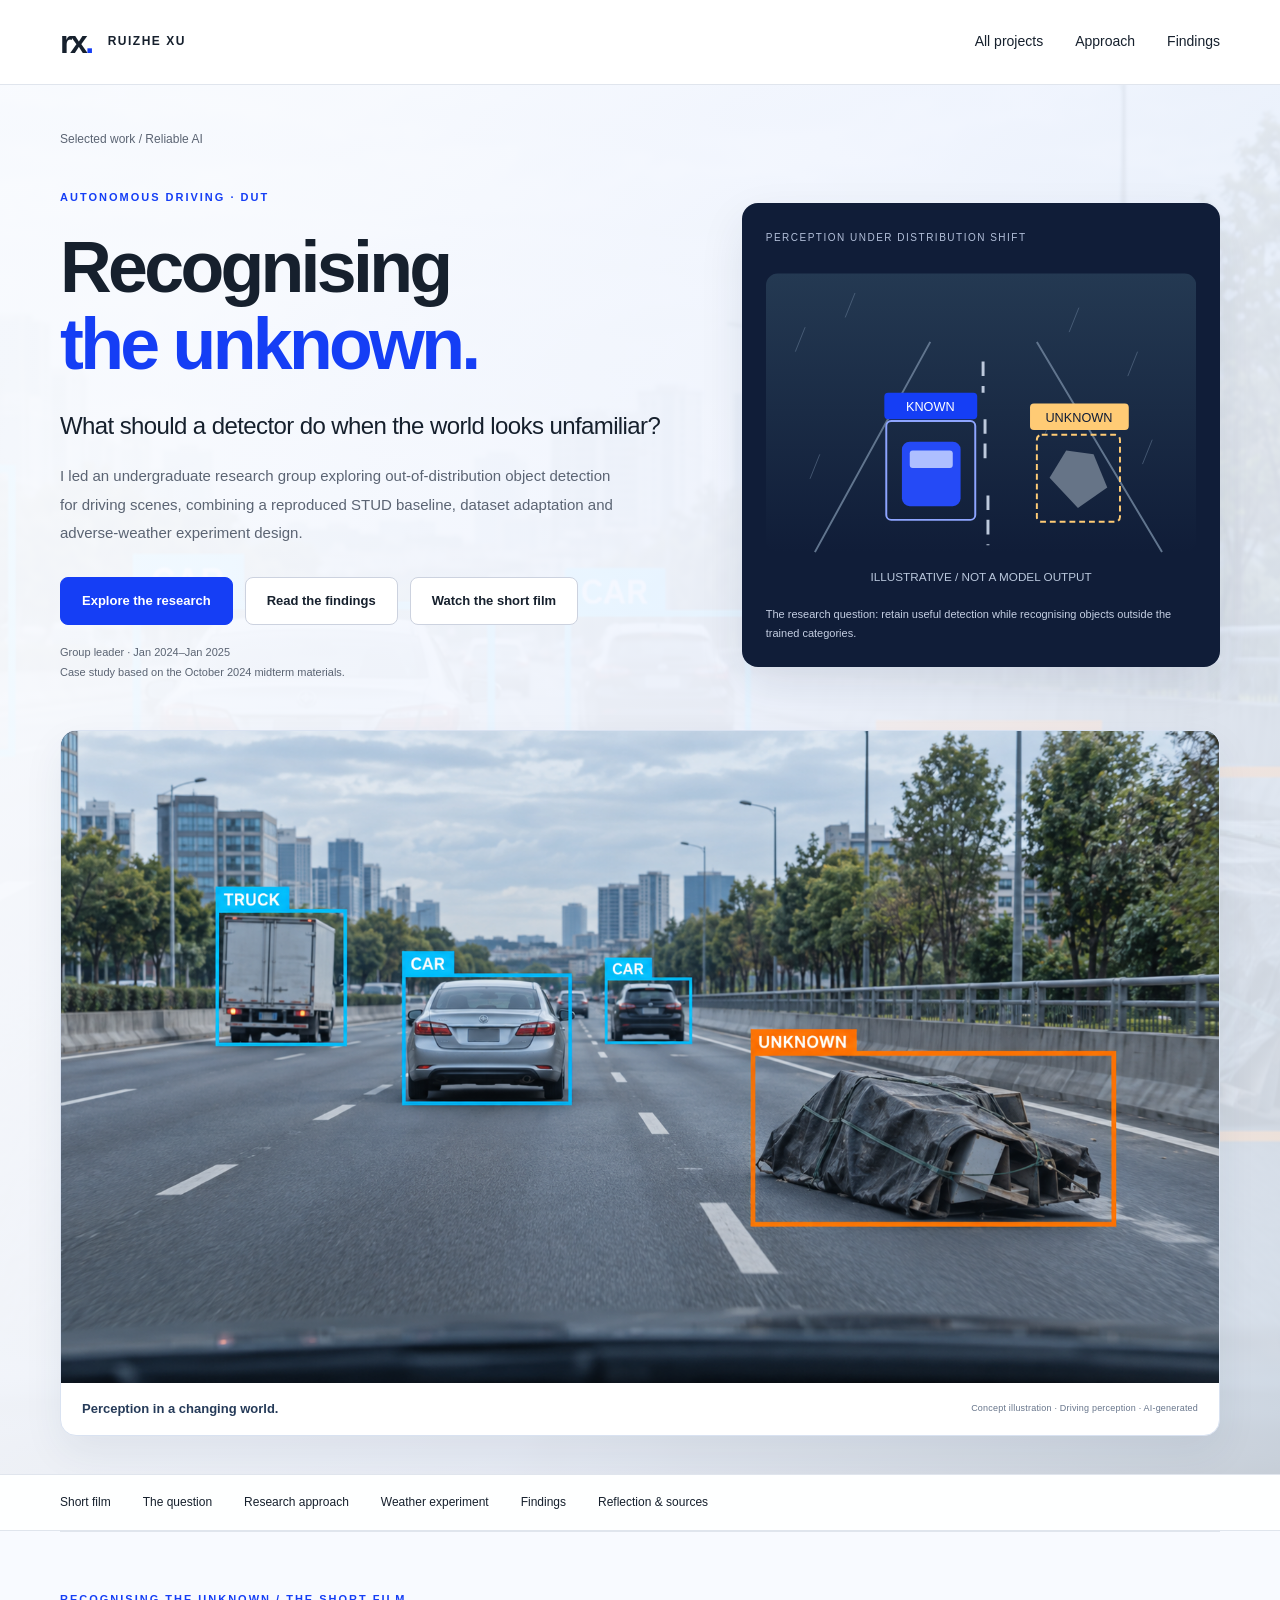
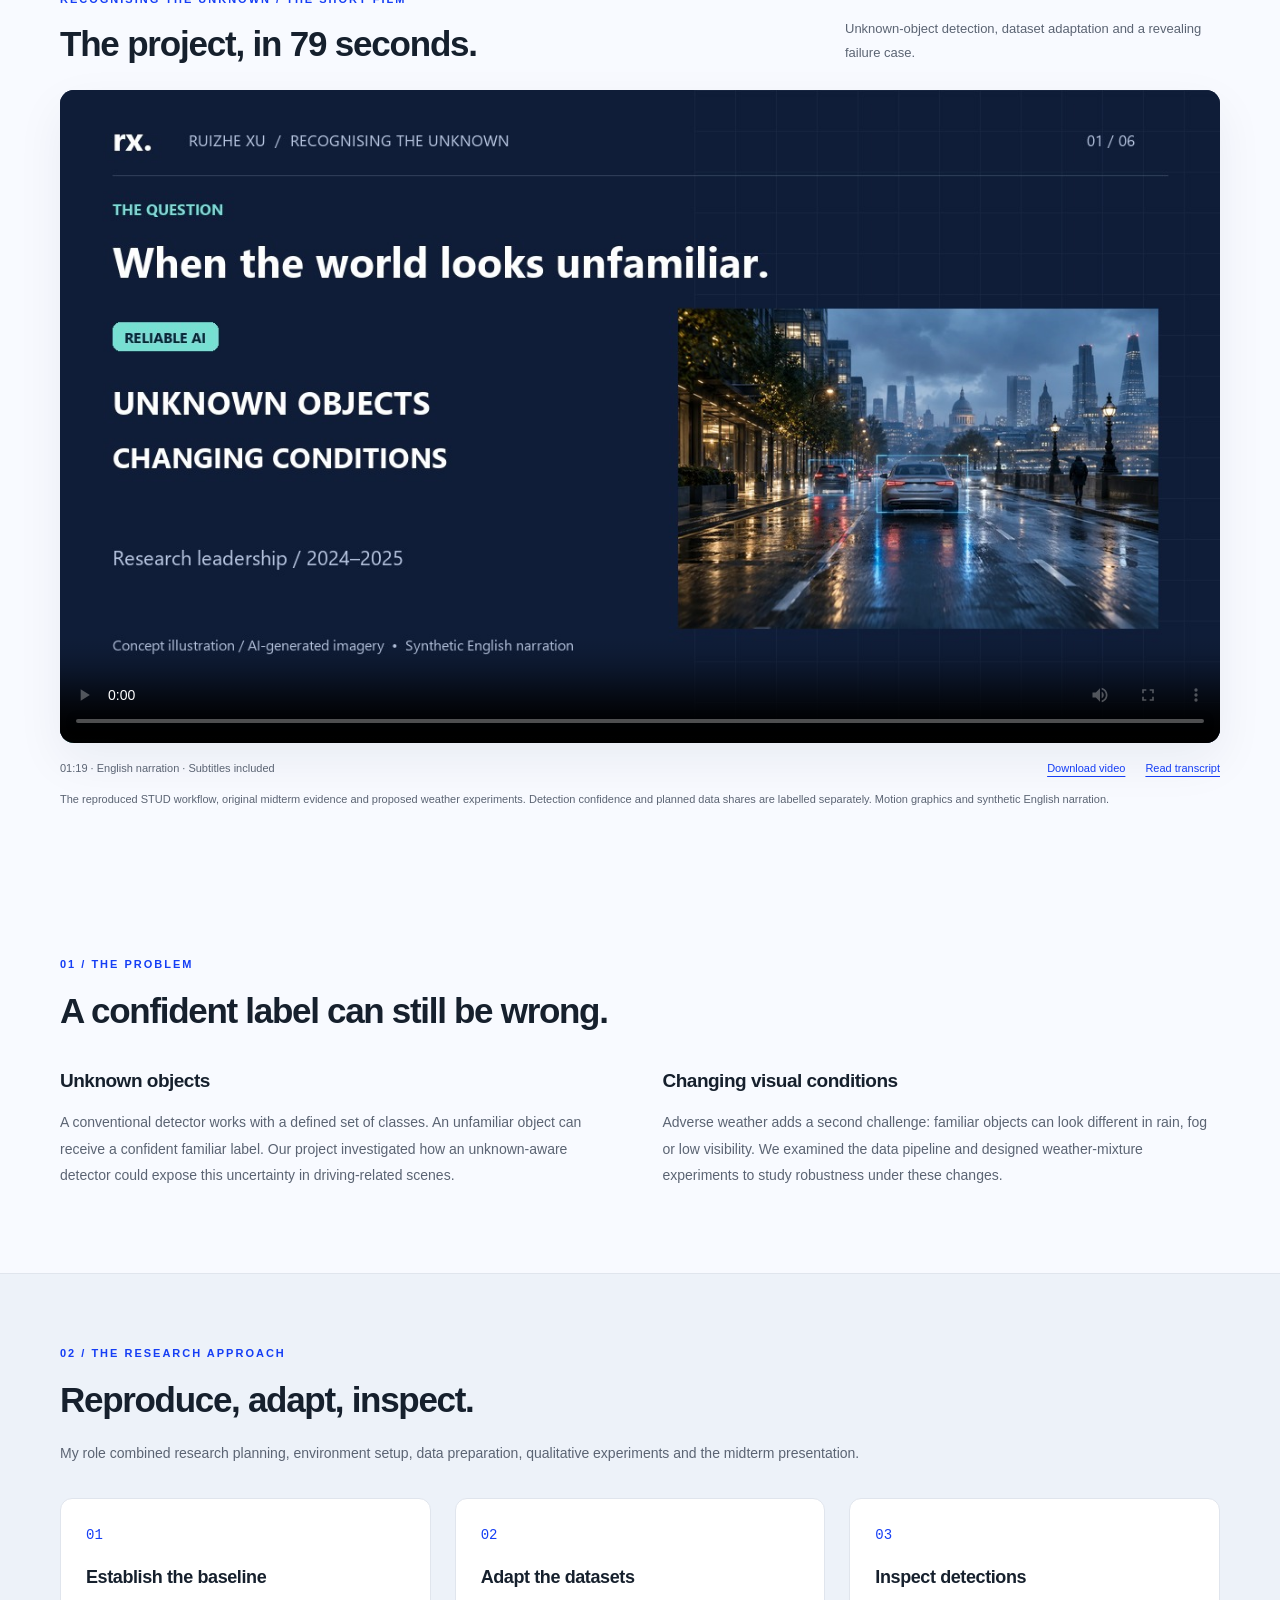
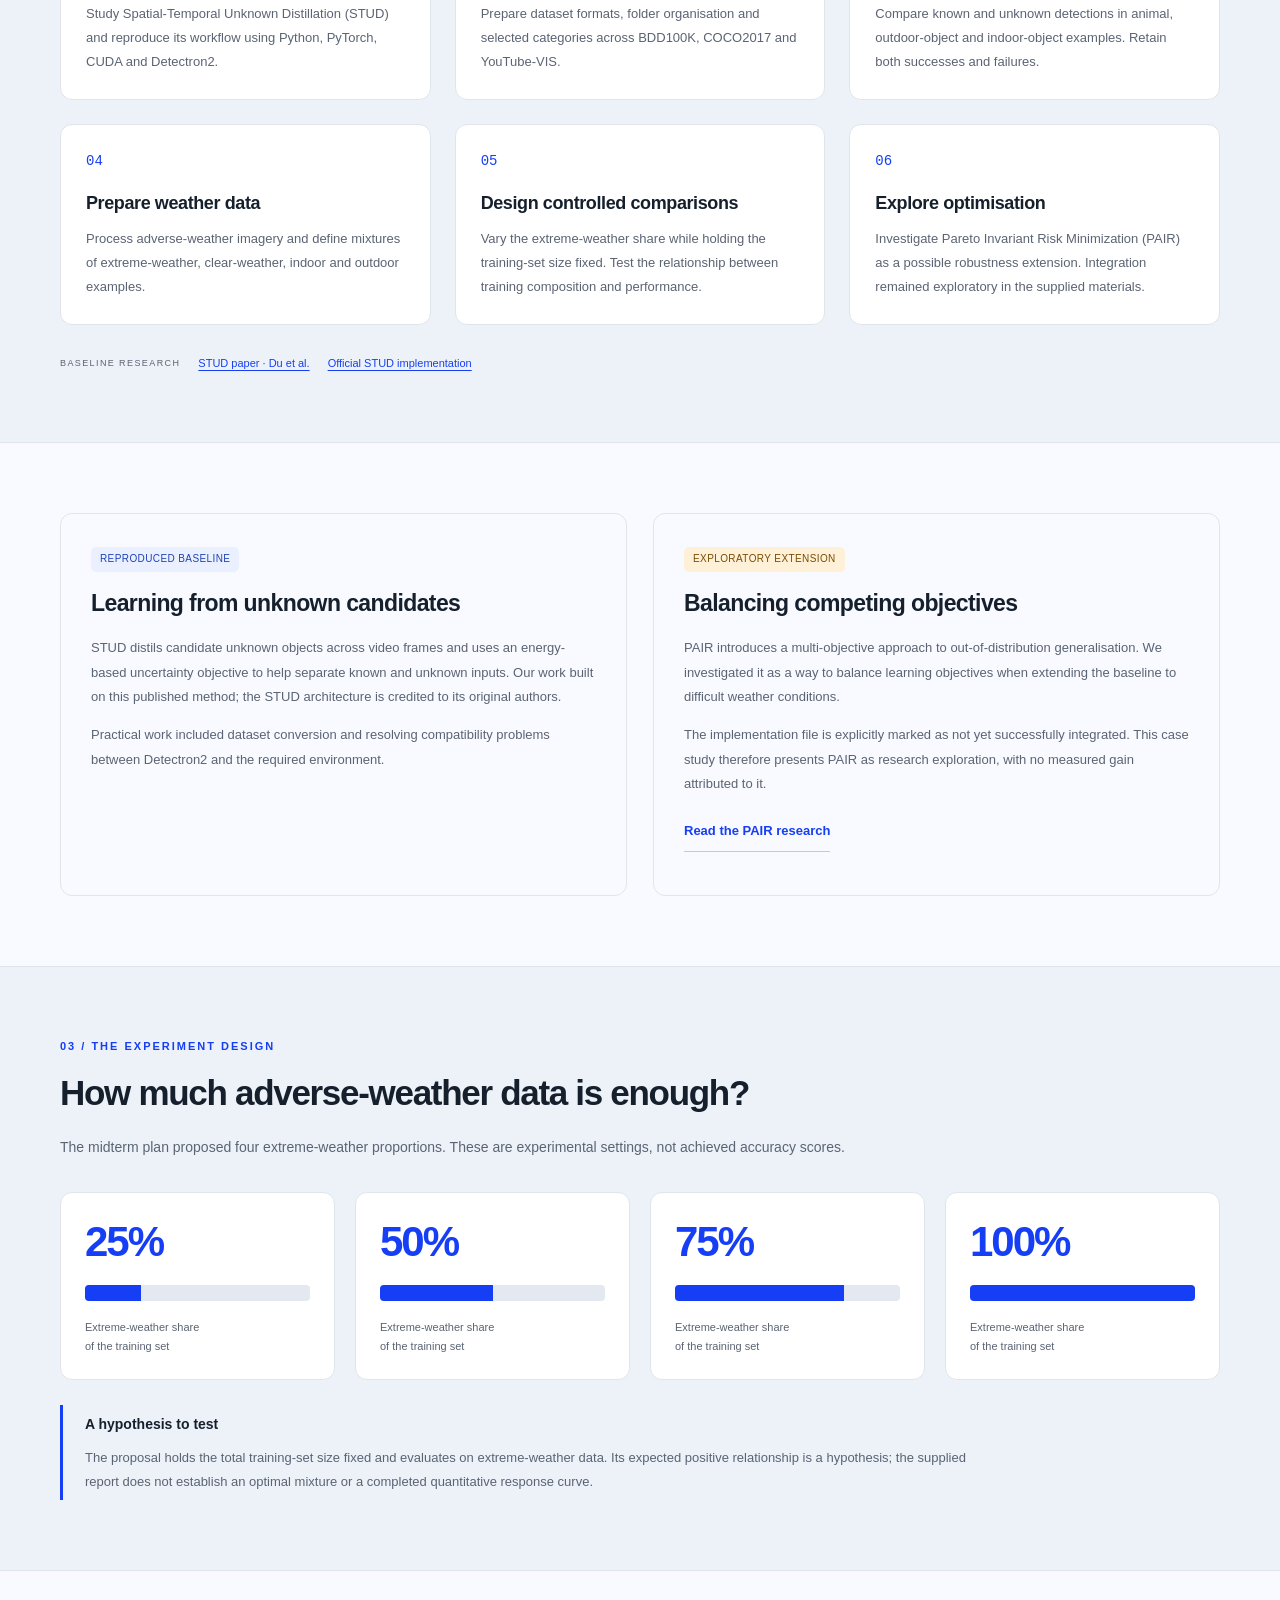
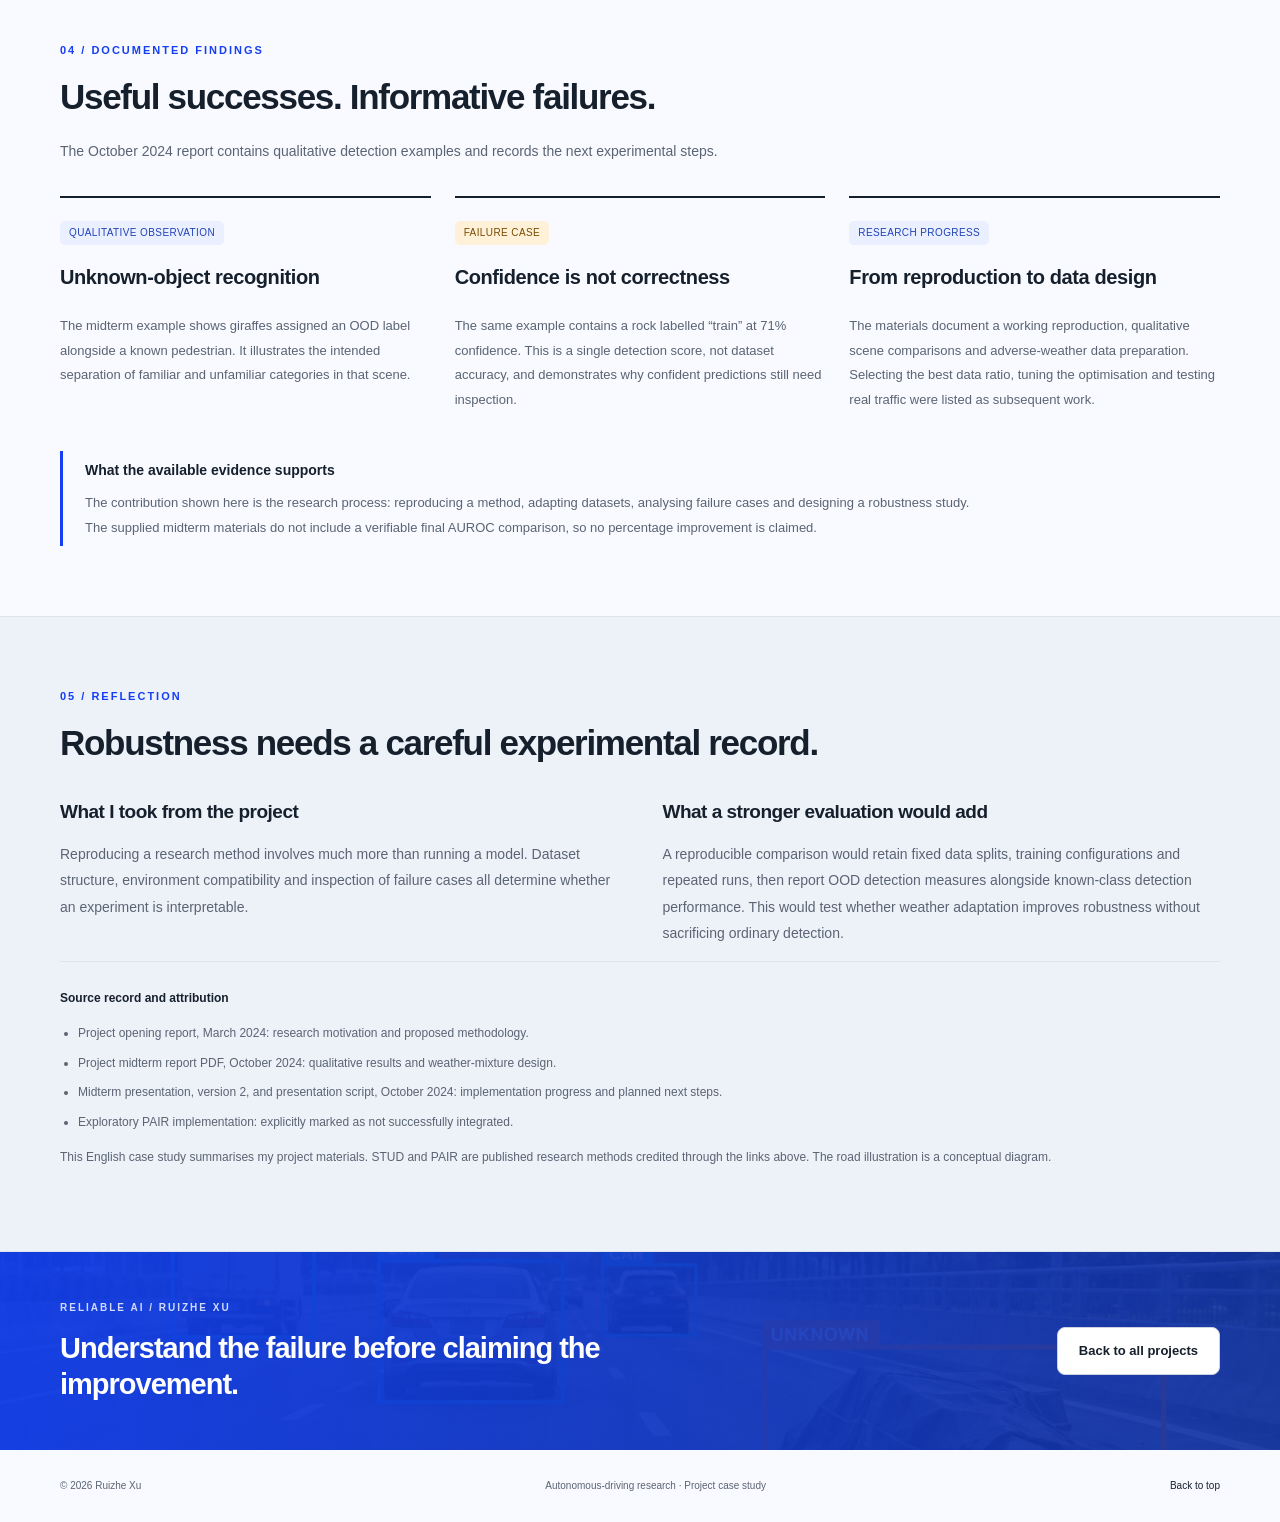
==== commit 697d58fb: "Show vehicles and unknown obstacles in cover art Replace the autonomous-driving project image with a" ====
--- a/autonomous-driving.html
+++ b/autonomous-driving.html
@@ -17,7 +17,7 @@
       <a class="breadcrumb" href="index.html#work">Selected work / Reliable AI</a>
       <div class="case-hero-grid"><div><p class="eyebrow">AUTONOMOUS DRIVING · DUT</p><h1>Recognising<br><span>the unknown.</span></h1><p class="case-lead">What should a detector do when the world looks unfamiliar?</p><p class="case-intro">I led an undergraduate research group exploring out-of-distribution object detection for driving scenes, combining a reproduced STUD baseline, dataset adaptation and adverse-weather experiment design.</p><div class="hero-actions"><a class="button primary" href="#approach">Explore the research</a><a class="button secondary" href="#findings">Read the findings</a><a class="button secondary" href="#project-film">Watch the short film</a></div><p class="fine-print">Group leader · Jan 2024–Jan 2025<br>Case study based on the October 2024 midterm materials.</p></div>
       <figure class="road-graphic"><span>PERCEPTION UNDER DISTRIBUTION SHIFT</span><svg viewBox="0 0 440 350" role="img" aria-labelledby="road-title road-desc"><title id="road-title">Illustration of a road scene with known and unknown objects</title><desc id="road-desc">A car is labelled known. A separate unfamiliar object is labelled unknown. Rain and haze illustrate changing conditions. This is a conceptual diagram, not an experiment output.</desc><defs><linearGradient id="road-fade" x1="0" y1="0" x2="0" y2="1"><stop offset="0" stop-color="#243952"/><stop offset="1" stop-color="#101d38"/></linearGradient></defs><rect x="0" y="25" width="440" height="285" rx="12" fill="url(#road-fade)"/><path d="M168 95 L50 310 M277 95 L405 310" fill="none" stroke="#61758e" stroke-width="2"/><path d="M222 115 V147 M224 174 V220 M227 252 V303" fill="none" stroke="#bdc9dc" stroke-width="3" stroke-dasharray="15 10"/><g stroke="#6e849e" stroke-width="1" opacity=".5"><path d="M40 80l-10 25 M91 45l-10 25 M135 150l-10 25 M320 60l-10 25 M380 105l-10 25 M395 195l-10 25 M55 210l-10 25 M295 165l-10 25"/></g><rect x="139" y="197" width="60" height="66" rx="8" fill="#254af6"/><rect x="147" y="206" width="44" height="18" rx="3" fill="#aebfff"/><rect x="123" y="176" width="91" height="101" rx="5" fill="none" stroke="#8ea5ff" stroke-width="2"/><rect x="121" y="147" width="95" height="27" rx="4" fill="#153ef5"/><text x="168" y="166" font-family="Segoe UI,Arial,sans-serif" font-size="13" text-anchor="middle" fill="white">KNOWN</text><path d="M290 234l17-28 28 4 14 34-30 21z" fill="#667487"/><rect x="277" y="190" width="85" height="89" rx="5" fill="none" stroke="#ffcb75" stroke-width="2" stroke-dasharray="6 4"/><rect x="270" y="158" width="101" height="27" rx="4" fill="#ffcb75"/><text x="320" y="177" font-family="Segoe UI,Arial,sans-serif" font-size="13" text-anchor="middle" fill="#101d38">UNKNOWN</text><text x="220" y="340" font-family="Segoe UI,Arial,sans-serif" font-size="12" text-anchor="middle" fill="#b9c7dc">ILLUSTRATIVE / NOT A MODEL OUTPUT</text></svg><figcaption>The research question: retain useful detection while recognising objects outside the trained categories.</figcaption></figure></div>
-    <figure class="case-cover"><img src="visual-driving.webp" width="1536" height="1024" decoding="async" alt="A rainy city road with conceptual vehicle-detection outlines."><figcaption><strong>Perception in a changing world.</strong><span>Concept illustration · Driving perception · AI-generated</span></figcaption></figure></section></div>
+    <figure class="case-cover"><img src="visual-driving-detection.png" width="1672" height="941" decoding="async" alt="Road perception concept: cars and a truck marked with blue detection boxes, and an unfamiliar road obstacle highlighted in orange as UNKNOWN."><figcaption><strong>Perception in a changing world.</strong><span>Concept illustration · Driving perception · AI-generated</span></figcaption></figure></section></div>
     <nav class="case-nav" aria-label="Case study sections"><div class="wrap"><a href="#project-film">Short film</a><a href="#question">The question</a><a href="#approach">Research approach</a><a href="#weather">Weather experiment</a><a href="#findings">Findings</a><a href="#reflection">Reflection & sources</a></div></nav>
 <!-- PROJECT FILM START -->
 <section id="project-film" class="film-section wrap case-project-film" aria-labelledby="project-film-title"><div class="film-heading"><div><p class="eyebrow">RECOGNISING THE UNKNOWN / THE SHORT FILM</p><h2 id="project-film-title">The project, in 79 seconds.</h2></div><p>Unknown-object detection, dataset adaptation and a revealing failure case.</p></div><figure class="film-player"><video controls playsinline preload="metadata" poster="unknown-poster.jpg" aria-label="Recognising the unknown project film with English narration and subtitles" width="1280" height="720">
--- a/visual-refresh.css
+++ b/visual-refresh.css
@@ -36,7 +36,8 @@
 .visual-home .film-section,.visual-home .skills-section{position:relative}
 .visual-case{--theme-art:url("visual-home.webp")}
 .topic-vision{--theme-art:url("visual-vision.webp")}
-.topic-driving{--theme-art:url("visual-driving.webp")}
+.topic-driving{--theme-art:url("visual-driving-detection.png")}
+.topic-driving .case-cover>img{height:auto;aspect-ratio:1672/941;object-fit:contain}
 .topic-eigenfaces{--theme-art:url("visual-eigenfaces.webp")}
 .topic-fatigue{--theme-art:url("visual-fatigue.webp")}
 .topic-numerical{--theme-art:url("visual-numerical.webp")}
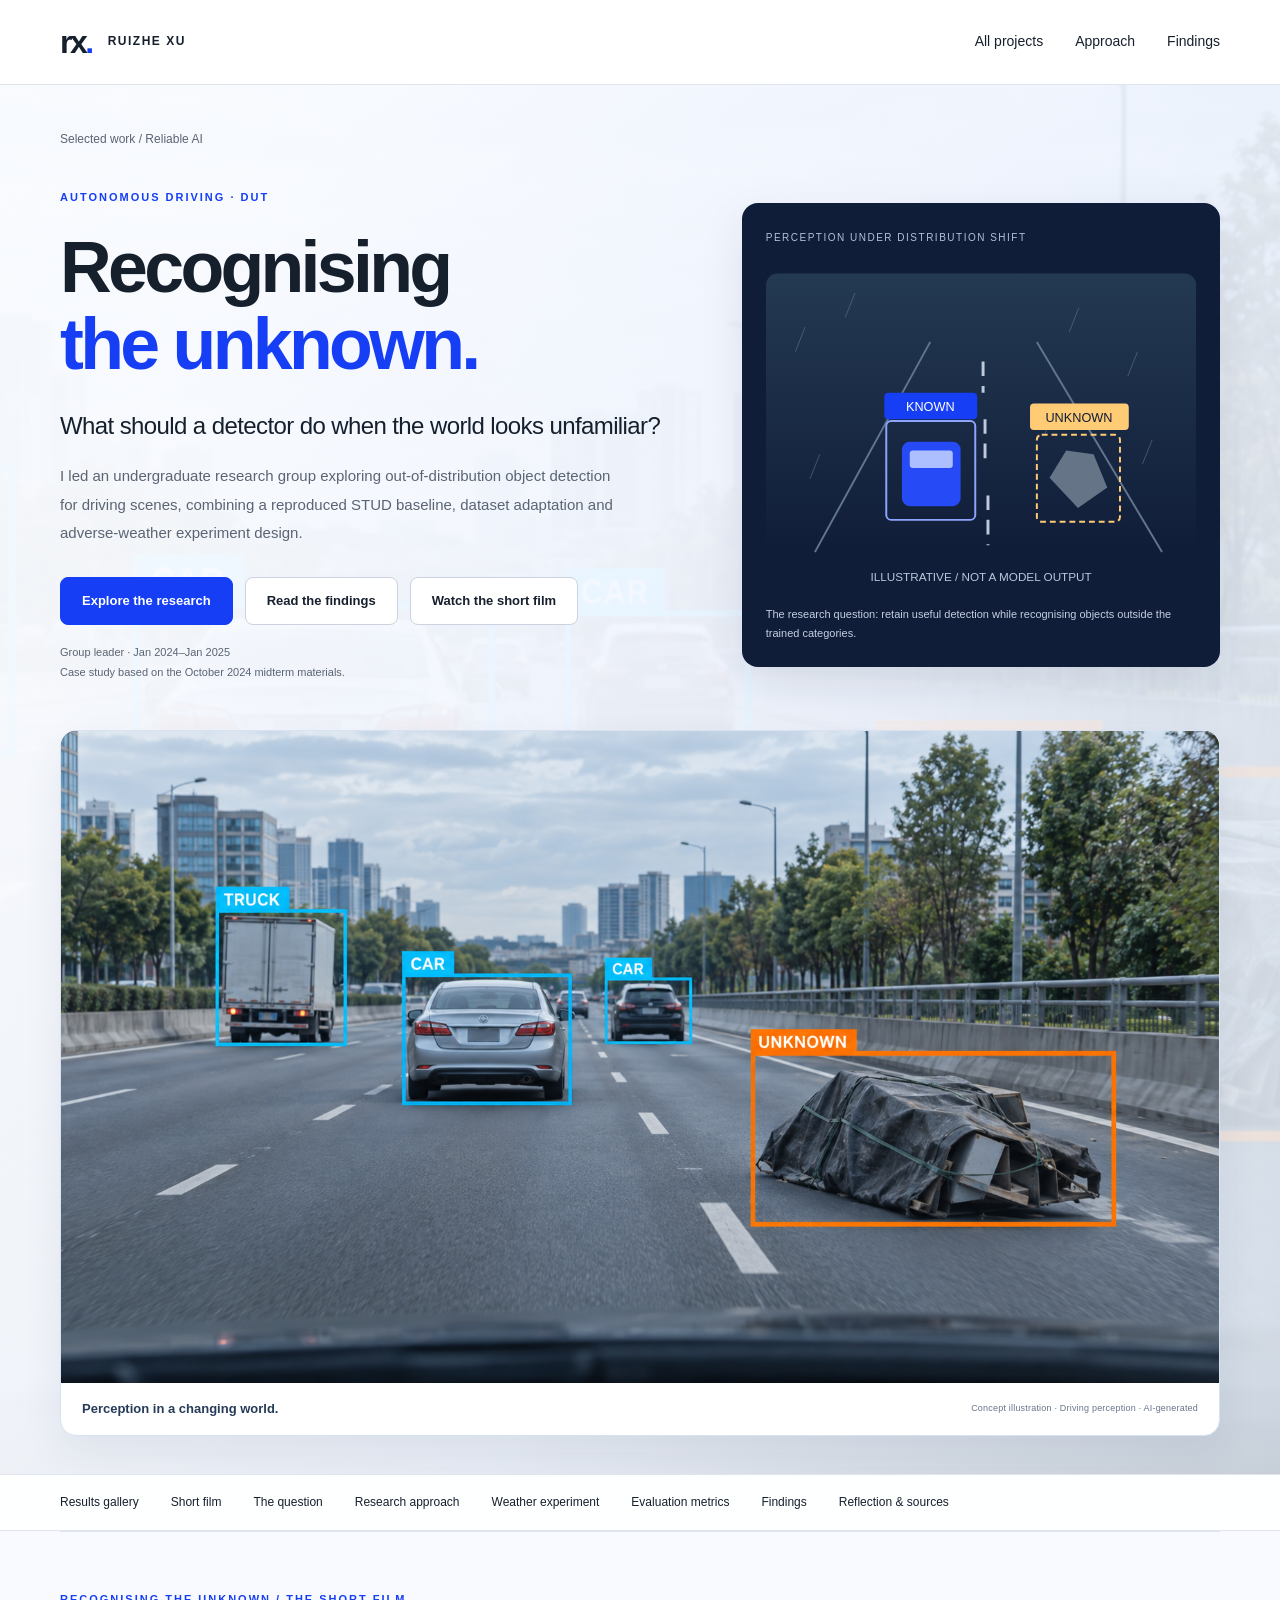
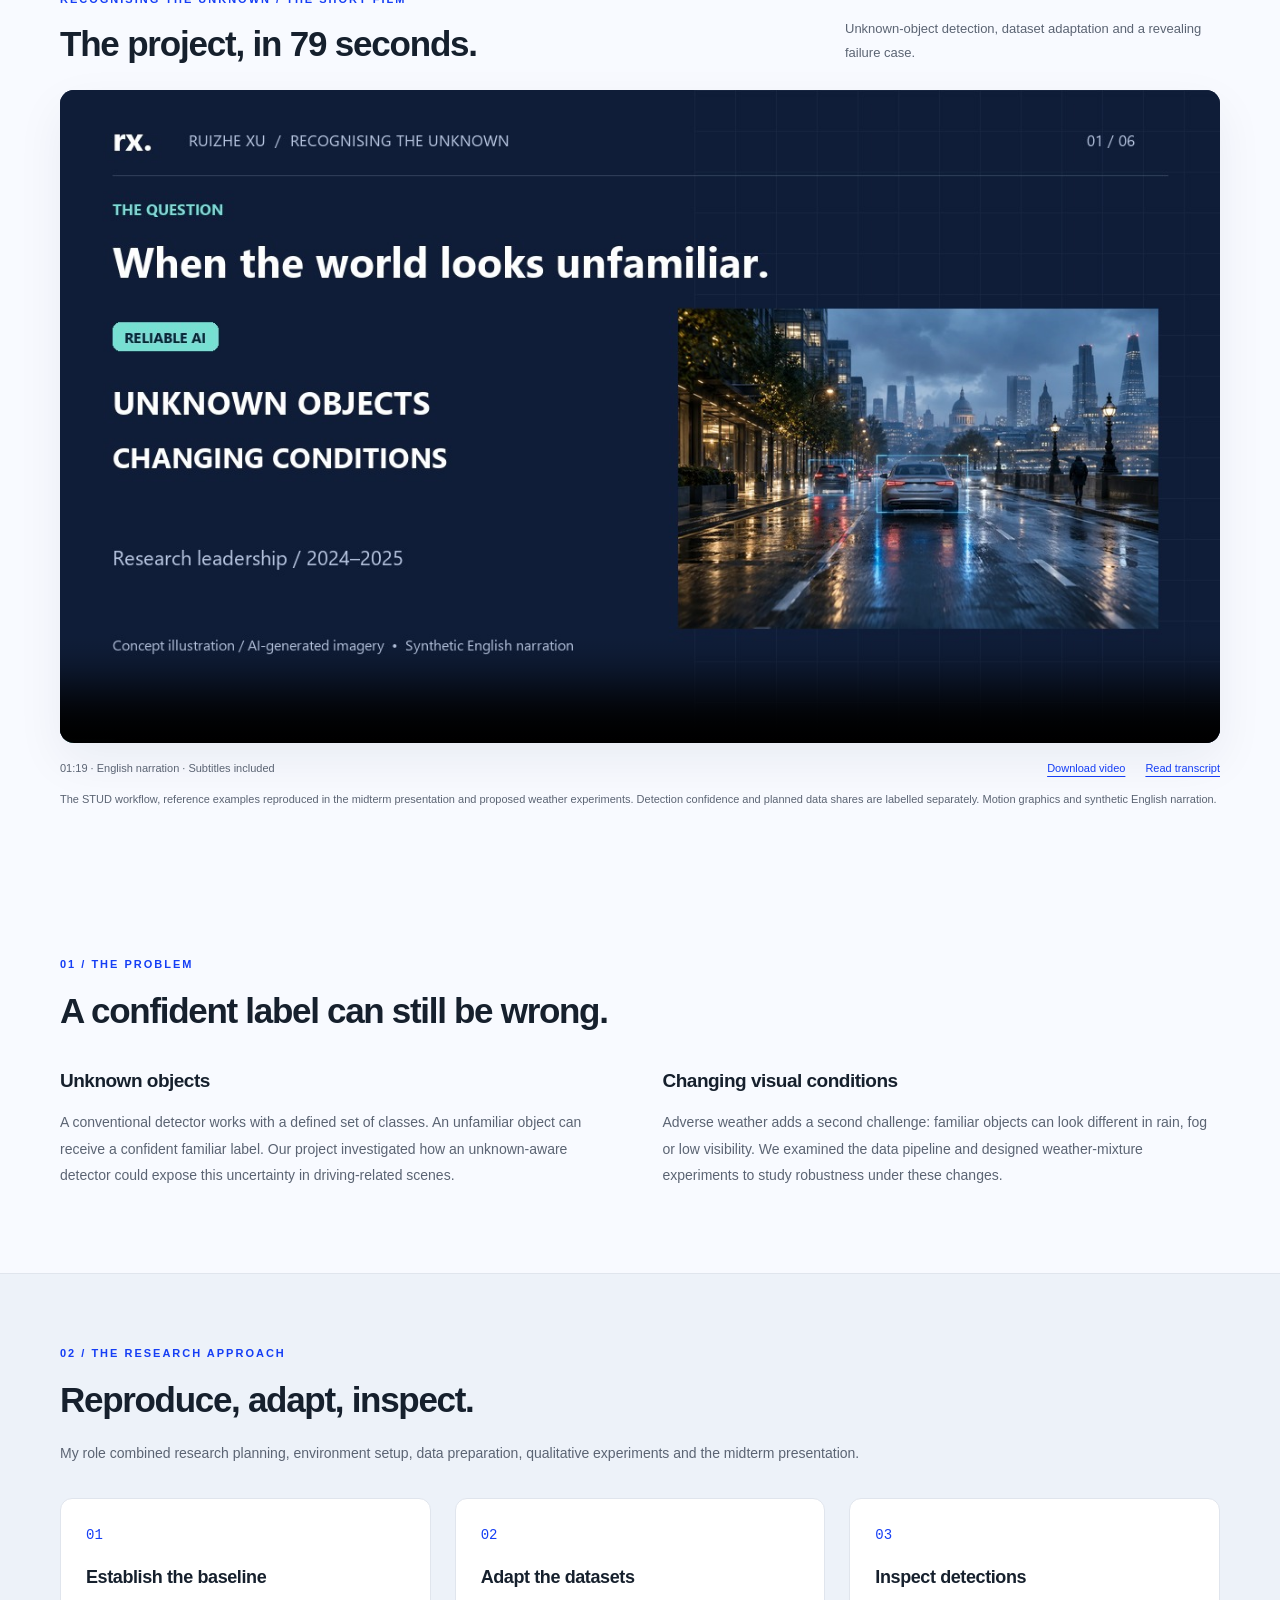
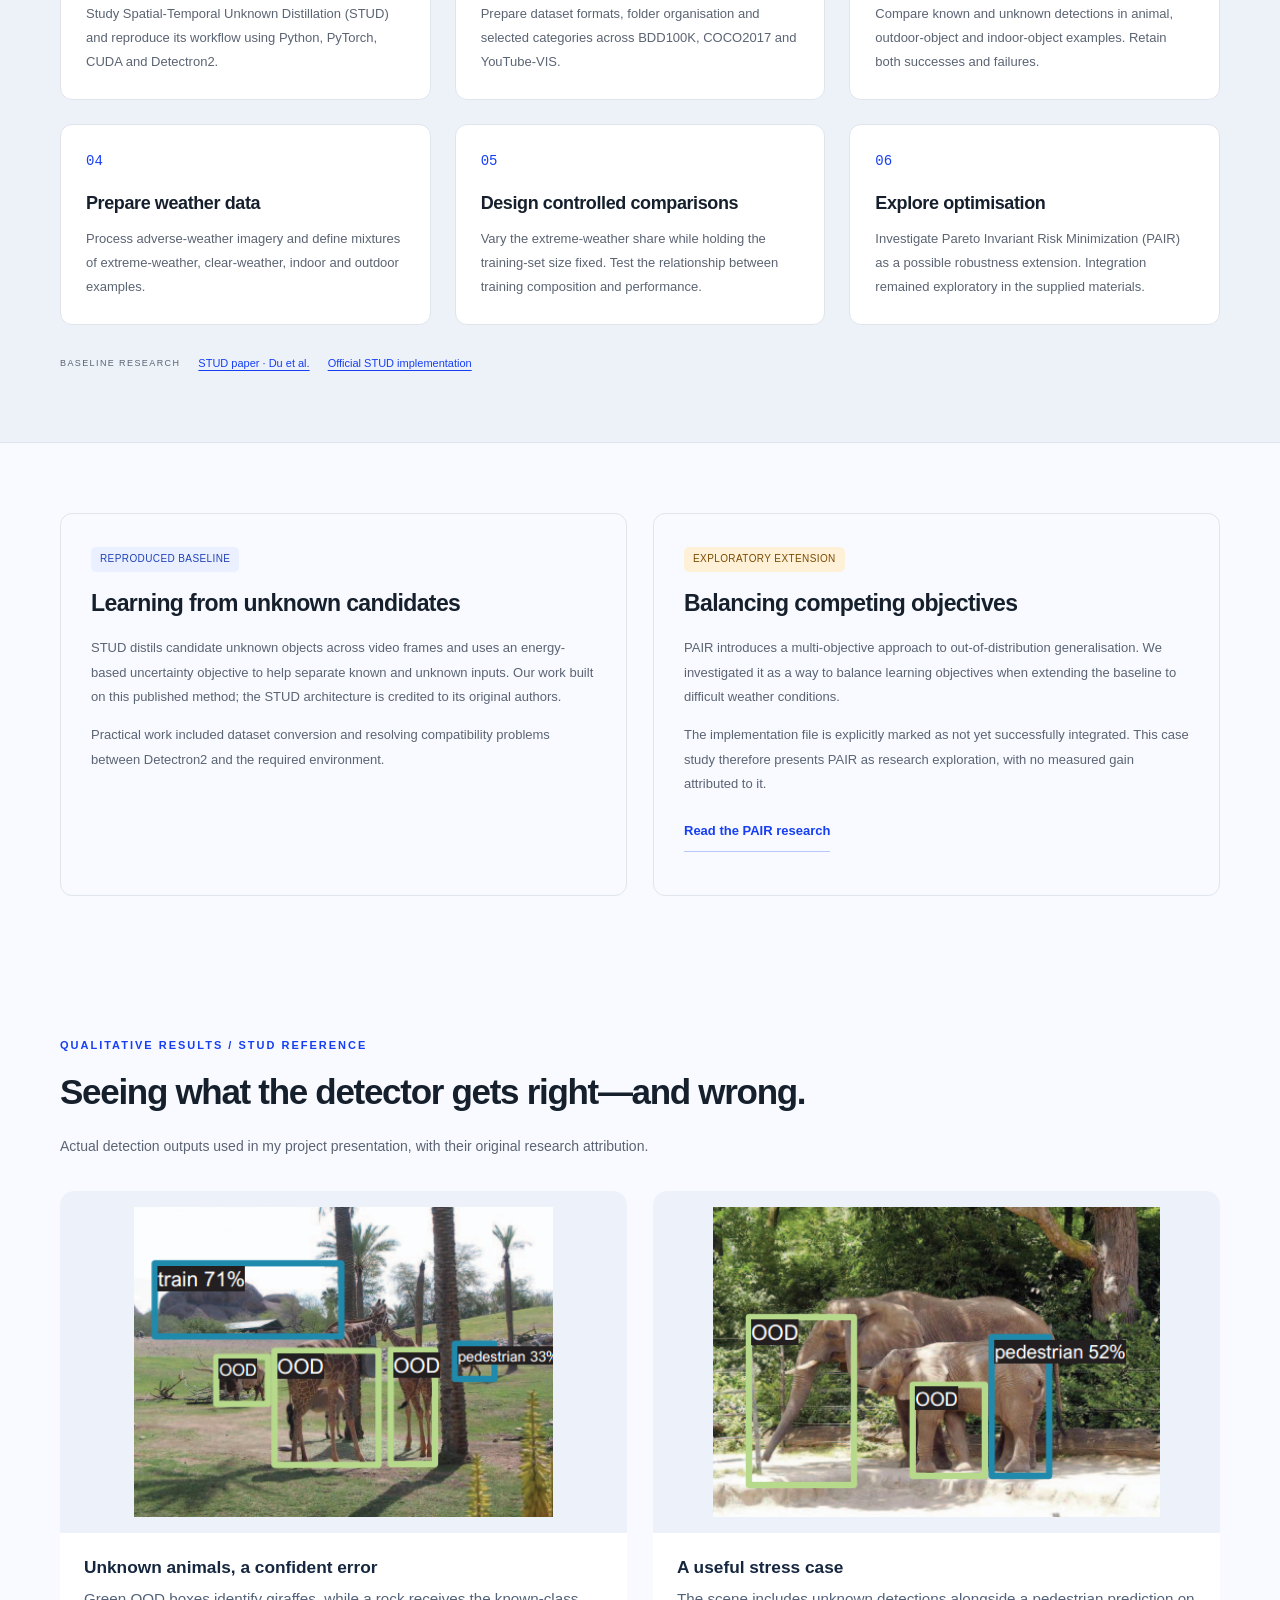
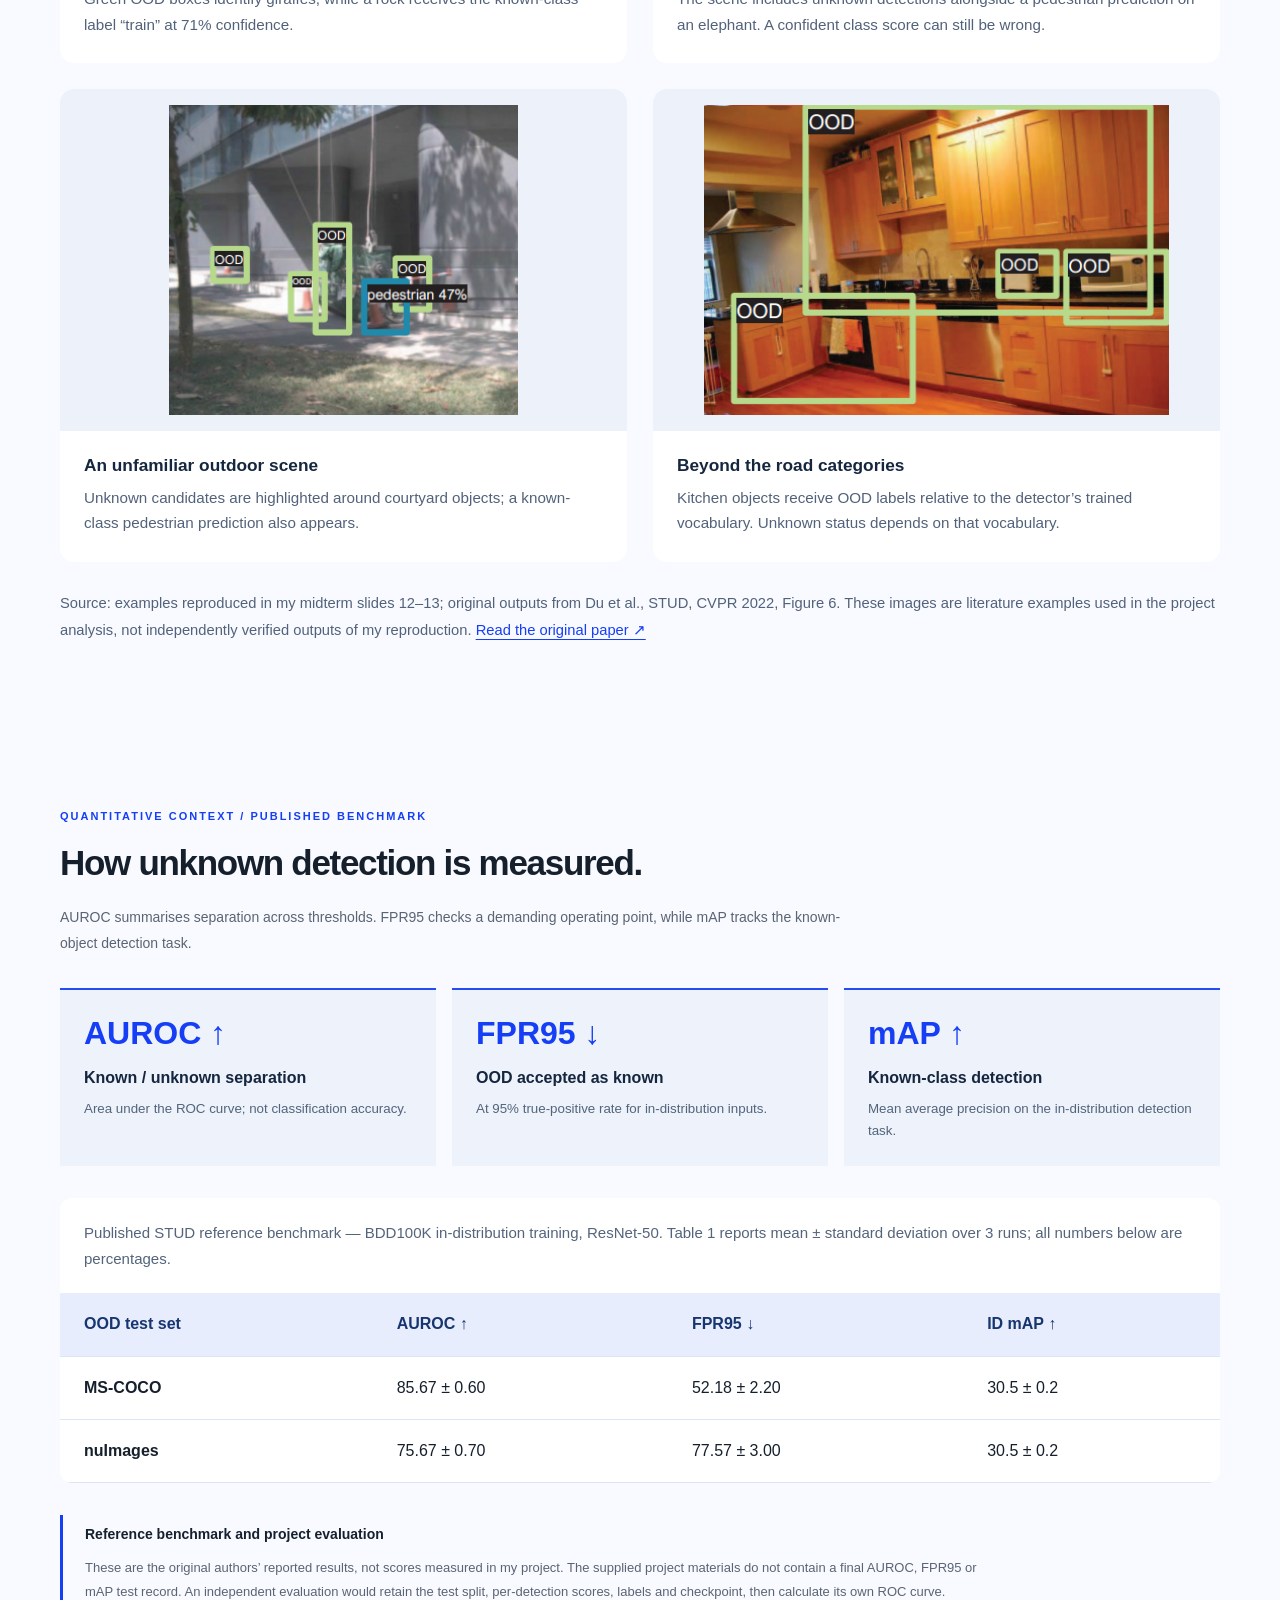
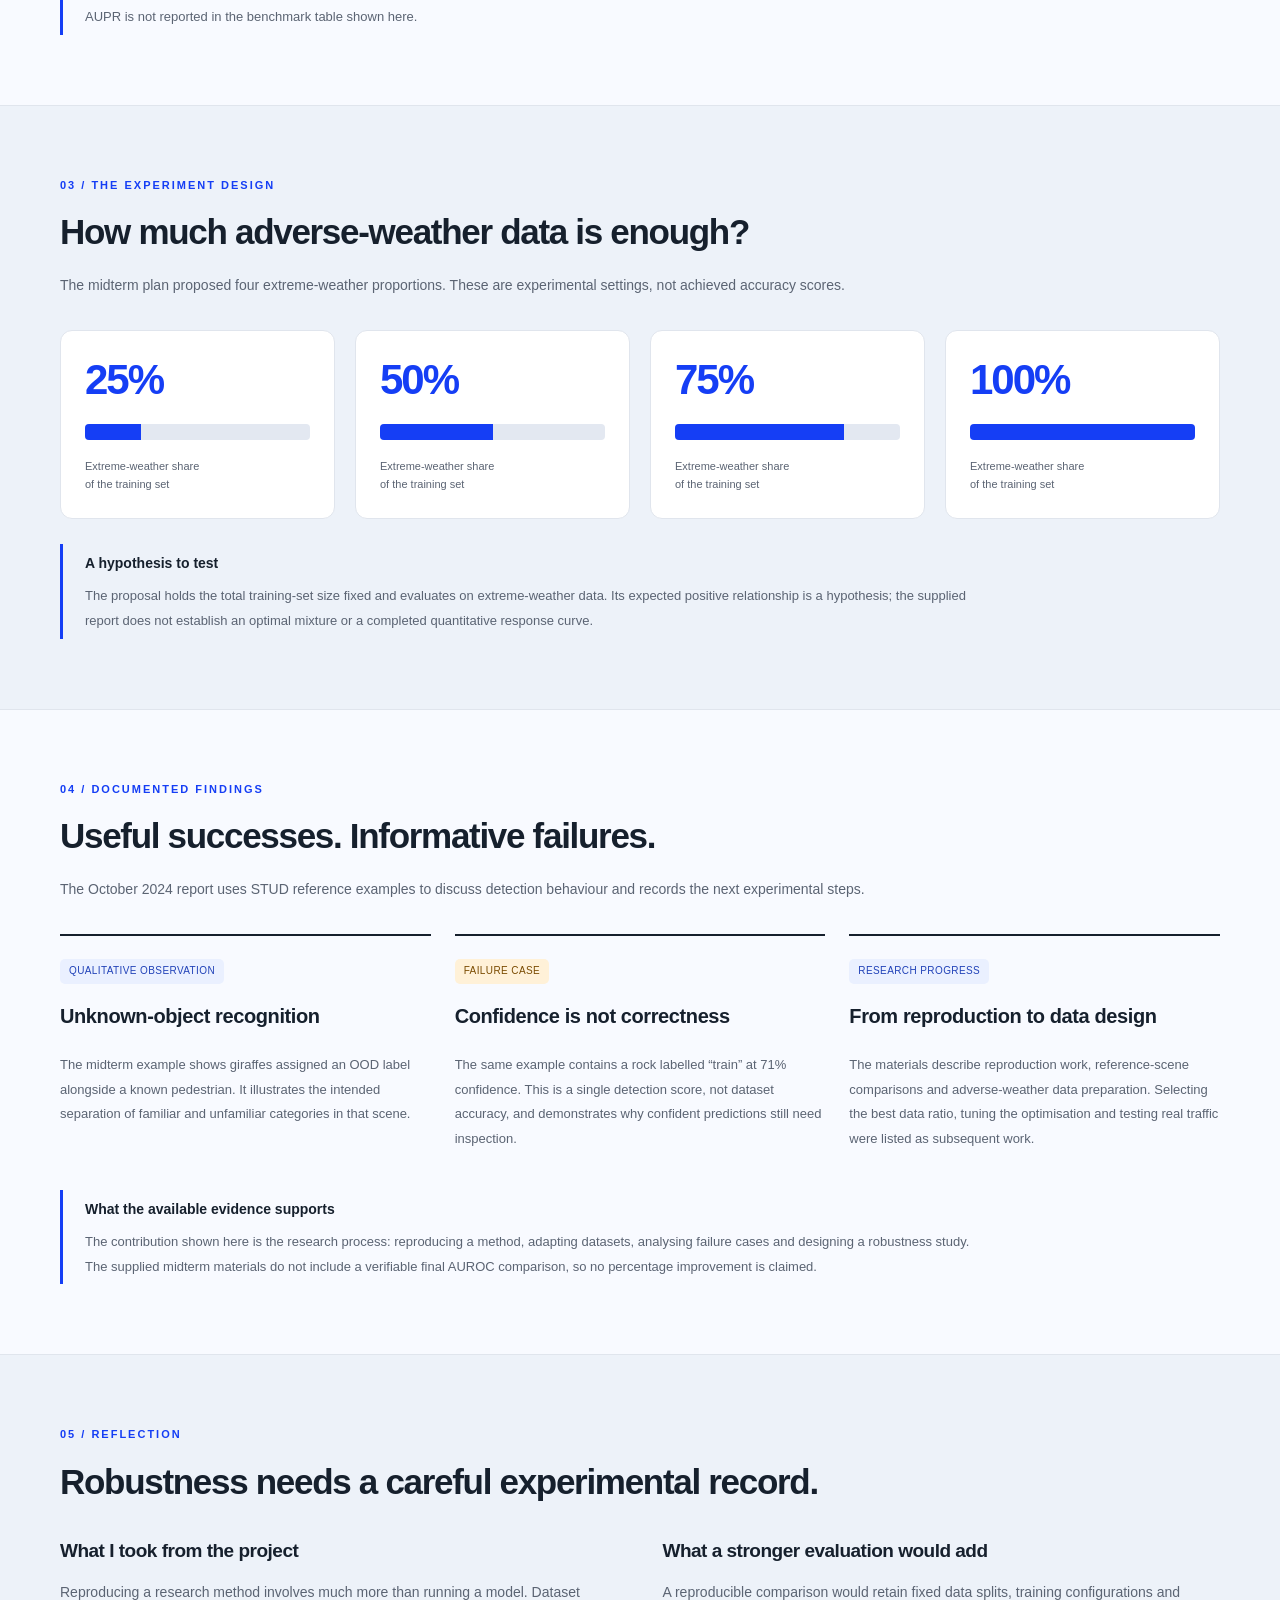
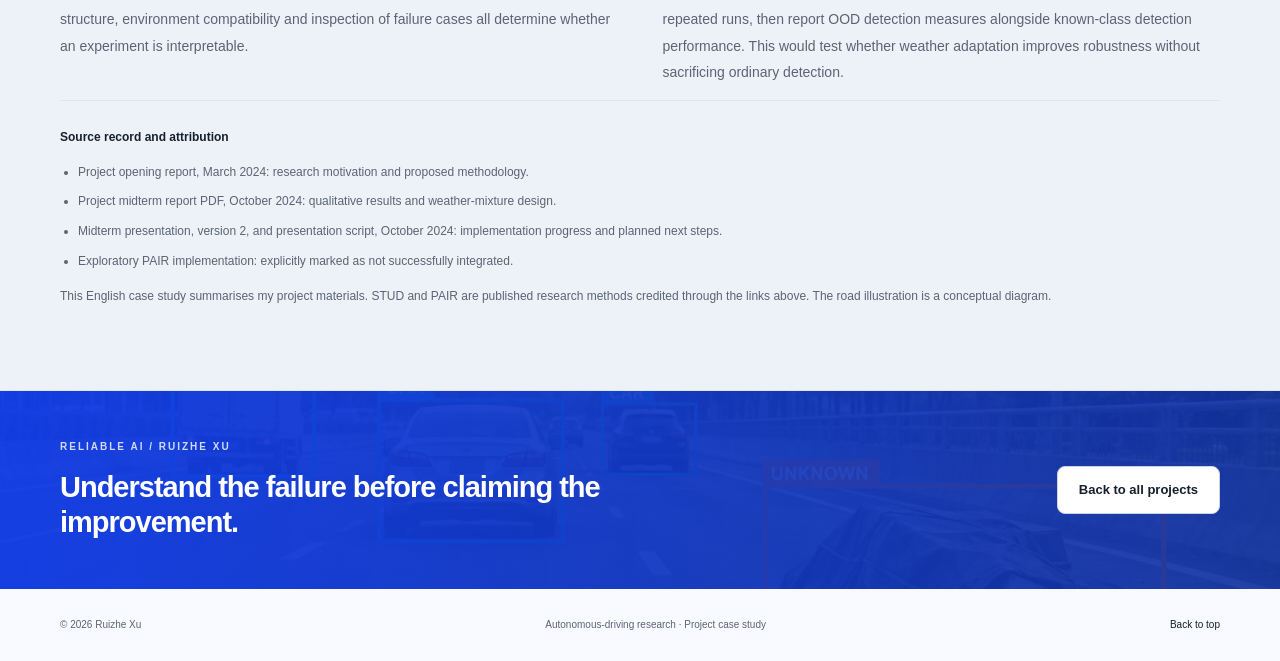
==== commit 387cbc34: "Add project result galleries and verified metrics Add 12 original source images and three data chart" ====
--- a/autonomous-driving.html
+++ b/autonomous-driving.html
@@ -8,6 +8,7 @@
   <link rel="canonical" href="https://rx422040.github.io/autonomous-driving.html"><link rel="stylesheet" href="styles.css"><link rel="stylesheet" href="vision-ii.css"><link rel="stylesheet" href="project-media.css">
 <link rel="stylesheet" href="visual-refresh.css">
 <link rel="stylesheet" href="project-films.css">
+<link rel="stylesheet" href="project-evidence.css?v=20261007">
 </head>
 <body class="case-page visual-case topic-driving">
   <a class="skip" href="#main">Skip to content</a>
@@ -18,17 +19,18 @@
       <div class="case-hero-grid"><div><p class="eyebrow">AUTONOMOUS DRIVING · DUT</p><h1>Recognising<br><span>the unknown.</span></h1><p class="case-lead">What should a detector do when the world looks unfamiliar?</p><p class="case-intro">I led an undergraduate research group exploring out-of-distribution object detection for driving scenes, combining a reproduced STUD baseline, dataset adaptation and adverse-weather experiment design.</p><div class="hero-actions"><a class="button primary" href="#approach">Explore the research</a><a class="button secondary" href="#findings">Read the findings</a><a class="button secondary" href="#project-film">Watch the short film</a></div><p class="fine-print">Group leader · Jan 2024–Jan 2025<br>Case study based on the October 2024 midterm materials.</p></div>
       <figure class="road-graphic"><span>PERCEPTION UNDER DISTRIBUTION SHIFT</span><svg viewBox="0 0 440 350" role="img" aria-labelledby="road-title road-desc"><title id="road-title">Illustration of a road scene with known and unknown objects</title><desc id="road-desc">A car is labelled known. A separate unfamiliar object is labelled unknown. Rain and haze illustrate changing conditions. This is a conceptual diagram, not an experiment output.</desc><defs><linearGradient id="road-fade" x1="0" y1="0" x2="0" y2="1"><stop offset="0" stop-color="#243952"/><stop offset="1" stop-color="#101d38"/></linearGradient></defs><rect x="0" y="25" width="440" height="285" rx="12" fill="url(#road-fade)"/><path d="M168 95 L50 310 M277 95 L405 310" fill="none" stroke="#61758e" stroke-width="2"/><path d="M222 115 V147 M224 174 V220 M227 252 V303" fill="none" stroke="#bdc9dc" stroke-width="3" stroke-dasharray="15 10"/><g stroke="#6e849e" stroke-width="1" opacity=".5"><path d="M40 80l-10 25 M91 45l-10 25 M135 150l-10 25 M320 60l-10 25 M380 105l-10 25 M395 195l-10 25 M55 210l-10 25 M295 165l-10 25"/></g><rect x="139" y="197" width="60" height="66" rx="8" fill="#254af6"/><rect x="147" y="206" width="44" height="18" rx="3" fill="#aebfff"/><rect x="123" y="176" width="91" height="101" rx="5" fill="none" stroke="#8ea5ff" stroke-width="2"/><rect x="121" y="147" width="95" height="27" rx="4" fill="#153ef5"/><text x="168" y="166" font-family="Segoe UI,Arial,sans-serif" font-size="13" text-anchor="middle" fill="white">KNOWN</text><path d="M290 234l17-28 28 4 14 34-30 21z" fill="#667487"/><rect x="277" y="190" width="85" height="89" rx="5" fill="none" stroke="#ffcb75" stroke-width="2" stroke-dasharray="6 4"/><rect x="270" y="158" width="101" height="27" rx="4" fill="#ffcb75"/><text x="320" y="177" font-family="Segoe UI,Arial,sans-serif" font-size="13" text-anchor="middle" fill="#101d38">UNKNOWN</text><text x="220" y="340" font-family="Segoe UI,Arial,sans-serif" font-size="12" text-anchor="middle" fill="#b9c7dc">ILLUSTRATIVE / NOT A MODEL OUTPUT</text></svg><figcaption>The research question: retain useful detection while recognising objects outside the trained categories.</figcaption></figure></div>
     <figure class="case-cover"><img src="visual-driving-detection.png" width="1672" height="941" decoding="async" alt="Road perception concept: cars and a truck marked with blue detection boxes, and an unfamiliar road obstacle highlighted in orange as UNKNOWN."><figcaption><strong>Perception in a changing world.</strong><span>Concept illustration · Driving perception · AI-generated</span></figcaption></figure></section></div>
-    <nav class="case-nav" aria-label="Case study sections"><div class="wrap"><a href="#project-film">Short film</a><a href="#question">The question</a><a href="#approach">Research approach</a><a href="#weather">Weather experiment</a><a href="#findings">Findings</a><a href="#reflection">Reflection & sources</a></div></nav>
+    <nav class="case-nav" aria-label="Case study sections"><div class="wrap"><a href="#visual-results">Results gallery</a><a href="#project-film">Short film</a><a href="#question">The question</a><a href="#approach">Research approach</a><a href="#weather">Weather experiment</a><a href="#metrics">Evaluation metrics</a><a href="#findings">Findings</a><a href="#reflection">Reflection & sources</a></div></nav>
 <!-- PROJECT FILM START -->
 <section id="project-film" class="film-section wrap case-project-film" aria-labelledby="project-film-title"><div class="film-heading"><div><p class="eyebrow">RECOGNISING THE UNKNOWN / THE SHORT FILM</p><h2 id="project-film-title">The project, in 79 seconds.</h2></div><p>Unknown-object detection, dataset adaptation and a revealing failure case.</p></div><figure class="film-player"><video controls playsinline preload="metadata" poster="unknown-poster.jpg" aria-label="Recognising the unknown project film with English narration and subtitles" width="1280" height="720">
 <source src="unknown-film.mp4" type="video/mp4"><track src="unknown-en.vtt" kind="captions" srclang="en" label="English">
-Your browser does not support embedded video. <a href="unknown-film.mp4">Download the film</a>.</video><figcaption><span>01:19 · English narration · Subtitles included</span><span class="film-links"><a href="unknown-film.mp4" download>Download video</a><a href="unknown-transcript.txt">Read transcript</a></span></figcaption></figure><p class="film-note">The reproduced STUD workflow, original midterm evidence and proposed weather experiments. Detection confidence and planned data shares are labelled separately. Motion graphics and synthetic English narration.</p></section>
+Your browser does not support embedded video. <a href="unknown-film.mp4">Download the film</a>.</video><figcaption><span>01:19 · English narration · Subtitles included</span><span class="film-links"><a href="unknown-film.mp4" download>Download video</a><a href="unknown-transcript.txt">Read transcript</a></span></figcaption></figure><p class="film-note">The STUD workflow, reference examples reproduced in the midterm presentation and proposed weather experiments. Detection confidence and planned data shares are labelled separately. Motion graphics and synthetic English narration.</p></section>
 <!-- PROJECT FILM END -->
     <section id="question" class="case-section wrap"><div class="case-section-head"><p class="eyebrow">01 / THE PROBLEM</p><h2>A confident label can still be wrong.</h2></div><div class="prose-grid"><div><h3>Unknown objects</h3><p>A conventional detector works with a defined set of classes. An unfamiliar object can receive a confident familiar label. Our project investigated how an unknown-aware detector could expose this uncertainty in driving-related scenes.</p></div><div><h3>Changing visual conditions</h3><p>Adverse weather adds a second challenge: familiar objects can look different in rain, fog or low visibility. We examined the data pipeline and designed weather-mixture experiments to study robustness under these changes.</p></div></div></section>
     <section id="approach" class="case-tint"><div class="case-section wrap"><div class="case-section-head"><p class="eyebrow">02 / THE RESEARCH APPROACH</p><h2>Reproduce, adapt, inspect.</h2><p>My role combined research planning, environment setup, data preparation, qualitative experiments and the midterm presentation.</p></div><ol class="workflow-grid"><li><span class="step-number">01</span><h3>Establish the baseline</h3><p>Study Spatial-Temporal Unknown Distillation (STUD) and reproduce its workflow using Python, PyTorch, CUDA and Detectron2.</p></li><li><span class="step-number">02</span><h3>Adapt the datasets</h3><p>Prepare dataset formats, folder organisation and selected categories across BDD100K, COCO2017 and YouTube-VIS.</p></li><li><span class="step-number">03</span><h3>Inspect detections</h3><p>Compare known and unknown detections in animal, outdoor-object and indoor-object examples. Retain both successes and failures.</p></li><li><span class="step-number">04</span><h3>Prepare weather data</h3><p>Process adverse-weather imagery and define mixtures of extreme-weather, clear-weather, indoor and outdoor examples.</p></li><li><span class="step-number">05</span><h3>Design controlled comparisons</h3><p>Vary the extreme-weather share while holding the training-set size fixed. Test the relationship between training composition and performance.</p></li><li><span class="step-number">06</span><h3>Explore optimisation</h3><p>Investigate Pareto Invariant Risk Minimization (PAIR) as a possible robustness extension. Integration remained exploratory in the supplied materials.</p></li></ol><div class="reference-links"><span>BASELINE RESEARCH</span><a href="https://arxiv.org/abs/2203.03800" target="_blank" rel="noopener noreferrer">STUD paper · Du et al.</a><a href="https://github.com/deeplearning-wisc/stud" target="_blank" rel="noopener noreferrer">Official STUD implementation</a></div></div></section>
     <section class="case-section wrap"><div class="methods-grid"><article class="method-card"><span class="status-tag">REPRODUCED BASELINE</span><h3>Learning from unknown candidates</h3><p>STUD distils candidate unknown objects across video frames and uses an energy-based uncertainty objective to help separate known and unknown inputs. Our work built on this published method; the STUD architecture is credited to its original authors.</p><p>Practical work included dataset conversion and resolving compatibility problems between Detectron2 and the required environment.</p></article><article class="method-card"><span class="status-tag planned">EXPLORATORY EXTENSION</span><h3>Balancing competing objectives</h3><p>PAIR introduces a multi-objective approach to out-of-distribution generalisation. We investigated it as a way to balance learning objectives when extending the baseline to difficult weather conditions.</p><p>The implementation file is explicitly marked as not yet successfully integrated. This case study therefore presents PAIR as research exploration, with no measured gain attributed to it.</p><a class="case-link" href="https://arxiv.org/abs/2206.07766" target="_blank" rel="noopener noreferrer">Read the PAIR research</a></article></div></section>
+<section id="visual-results" class="case-section wrap evidence-section"><div class="case-section-head"><p class="eyebrow">QUALITATIVE RESULTS / STUD REFERENCE</p><h2>Seeing what the detector gets right—and wrong.</h2><p>Actual detection outputs used in my project presentation, with their original research attribution.</p></div><div class="evidence-grid"><figure class="evidence-figure ood-output"><a href="ood-stud-giraffe.png" target="_blank" rel="noopener" aria-label="View full-size: Unknown animals, a confident error"><img src="ood-stud-giraffe.png" width="412" height="305" loading="lazy" decoding="async" alt="STUD paper reference detection output: Unknown animals, a confident error"></a><figcaption><strong>Unknown animals, a confident error</strong><span>Green OOD boxes identify giraffes, while a rock receives the known-class label “train” at 71% confidence.</span></figcaption></figure><figure class="evidence-figure ood-output"><a href="ood-stud-elephants.png" target="_blank" rel="noopener" aria-label="View full-size: A useful stress case"><img src="ood-stud-elephants.png" width="434" height="301" loading="lazy" decoding="async" alt="STUD paper reference detection output: A useful stress case"></a><figcaption><strong>A useful stress case</strong><span>The scene includes unknown detections alongside a pedestrian prediction on an elephant. A confident class score can still be wrong.</span></figcaption></figure><figure class="evidence-figure ood-output"><a href="ood-stud-outdoor.png" target="_blank" rel="noopener" aria-label="View full-size: An unfamiliar outdoor scene"><img src="ood-stud-outdoor.png" width="345" height="306" loading="lazy" decoding="async" alt="STUD paper reference detection output: An unfamiliar outdoor scene"></a><figcaption><strong>An unfamiliar outdoor scene</strong><span>Unknown candidates are highlighted around courtyard objects; a known-class pedestrian prediction also appears.</span></figcaption></figure><figure class="evidence-figure ood-output"><a href="ood-stud-indoor.png" target="_blank" rel="noopener" aria-label="View full-size: Beyond the road categories"><img src="ood-stud-indoor.png" width="460" height="307" loading="lazy" decoding="async" alt="STUD paper reference detection output: Beyond the road categories"></a><figcaption><strong>Beyond the road categories</strong><span>Kitchen objects receive OOD labels relative to the detector’s trained vocabulary. Unknown status depends on that vocabulary.</span></figcaption></figure></div><p class="evidence-source">Source: examples reproduced in my midterm slides 12–13; original outputs from Du et al., STUD, CVPR 2022, Figure 6. These images are literature examples used in the project analysis, not independently verified outputs of my reproduction. <a href="https://openaccess.thecvf.com/content/CVPR2022/papers/Du_Unknown-Aware_Object_Detection_Learning_What_You_Dont_Know_From_Videos_CVPR_2022_paper.pdf" target="_blank" rel="noopener">Read the original paper ↗</a></p></section><section id="metrics" class="case-section wrap evidence-section"><div class="case-section-head"><p class="eyebrow">QUANTITATIVE CONTEXT / PUBLISHED BENCHMARK</p><h2>How unknown detection is measured.</h2><p>AUROC summarises separation across thresholds. FPR95 checks a demanding operating point, while mAP tracks the known-object detection task.</p></div><div class="evidence-metrics"><article><strong>AUROC ↑</strong><span>Known / unknown separation</span><small>Area under the ROC curve; not classification accuracy.</small></article><article><strong>FPR95 ↓</strong><span>OOD accepted as known</span><small>At 95% true-positive rate for in-distribution inputs.</small></article><article><strong>mAP ↑</strong><span>Known-class detection</span><small>Mean average precision on the in-distribution detection task.</small></article></div><div class="evidence-table-wrap" role="region" aria-label="Published STUD benchmark" tabindex="0"><table class="evidence-table"><caption>Published STUD reference benchmark — BDD100K in-distribution training, ResNet-50. Table 1 reports mean ± standard deviation over 3 runs; all numbers below are percentages.</caption><thead><tr><th scope="col">OOD test set</th><th scope="col">AUROC ↑</th><th scope="col">FPR95 ↓</th><th scope="col">ID mAP ↑</th></tr></thead><tbody><tr><th scope="row">MS-COCO</th><td>85.67 ± 0.60</td><td>52.18 ± 2.20</td><td>30.5 ± 0.2</td></tr><tr><th scope="row">nuImages</th><td>75.67 ± 0.70</td><td>77.57 ± 3.00</td><td>30.5 ± 0.2</td></tr></tbody></table></div><aside class="finding"><strong>Reference benchmark and project evaluation</strong><p>These are the original authors’ reported results, not scores measured in my project. The supplied project materials do not contain a final AUROC, FPR95 or mAP test record. An independent evaluation would retain the test split, per-detection scores, labels and checkpoint, then calculate its own ROC curve. AUPR is not reported in the benchmark table shown here.</p></aside></section>
     <section id="weather" class="case-tint"><div class="case-section wrap"><div class="case-section-head"><p class="eyebrow">03 / THE EXPERIMENT DESIGN</p><h2>How much adverse-weather data is enough?</h2><p>The midterm plan proposed four extreme-weather proportions. These are experimental settings, not achieved accuracy scores.</p></div><div class="ratio-grid"><article class="ratio-card"><strong>25%</strong><div class="ratio-bar" role="img" aria-label="Proposed extreme-weather share: 25 percent"><span style="width:25%"></span></div><p>Extreme-weather share<br>of the training set</p></article><article class="ratio-card"><strong>50%</strong><div class="ratio-bar" role="img" aria-label="Proposed extreme-weather share: 50 percent"><span style="width:50%"></span></div><p>Extreme-weather share<br>of the training set</p></article><article class="ratio-card"><strong>75%</strong><div class="ratio-bar" role="img" aria-label="Proposed extreme-weather share: 75 percent"><span style="width:75%"></span></div><p>Extreme-weather share<br>of the training set</p></article><article class="ratio-card"><strong>100%</strong><div class="ratio-bar" role="img" aria-label="Proposed extreme-weather share: 100 percent"><span style="width:100%"></span></div><p>Extreme-weather share<br>of the training set</p></article></div><aside class="finding"><strong>A hypothesis to test</strong><p>The proposal holds the total training-set size fixed and evaluates on extreme-weather data. Its expected positive relationship is a hypothesis; the supplied report does not establish an optimal mixture or a completed quantitative response curve.</p></aside></div></section>
-    <section id="findings" class="case-section wrap"><div class="case-section-head"><p class="eyebrow">04 / DOCUMENTED FINDINGS</p><h2>Useful successes. Informative failures.</h2><p>The October 2024 report contains qualitative detection examples and records the next experimental steps.</p></div><div class="ood-evidence"><article><span class="status-tag">QUALITATIVE OBSERVATION</span><h3>Unknown-object recognition</h3><p>The midterm example shows giraffes assigned an OOD label alongside a known pedestrian. It illustrates the intended separation of familiar and unfamiliar categories in that scene.</p></article><article><span class="status-tag planned">FAILURE CASE</span><h3>Confidence is not correctness</h3><p>The same example contains a rock labelled “train” at 71% confidence. This is a single detection score, not dataset accuracy, and demonstrates why confident predictions still need inspection.</p></article><article><span class="status-tag">RESEARCH PROGRESS</span><h3>From reproduction to data design</h3><p>The materials document a working reproduction, qualitative scene comparisons and adverse-weather data preparation. Selecting the best data ratio, tuning the optimisation and testing real traffic were listed as subsequent work.</p></article></div><aside class="finding"><strong>What the available evidence supports</strong><p>The contribution shown here is the research process: reproducing a method, adapting datasets, analysing failure cases and designing a robustness study. The supplied midterm materials do not include a verifiable final AUROC comparison, so no percentage improvement is claimed.</p></aside></section>
+    <section id="findings" class="case-section wrap"><div class="case-section-head"><p class="eyebrow">04 / DOCUMENTED FINDINGS</p><h2>Useful successes. Informative failures.</h2><p>The October 2024 report uses STUD reference examples to discuss detection behaviour and records the next experimental steps.</p></div><div class="ood-evidence"><article><span class="status-tag">QUALITATIVE OBSERVATION</span><h3>Unknown-object recognition</h3><p>The midterm example shows giraffes assigned an OOD label alongside a known pedestrian. It illustrates the intended separation of familiar and unfamiliar categories in that scene.</p></article><article><span class="status-tag planned">FAILURE CASE</span><h3>Confidence is not correctness</h3><p>The same example contains a rock labelled “train” at 71% confidence. This is a single detection score, not dataset accuracy, and demonstrates why confident predictions still need inspection.</p></article><article><span class="status-tag">RESEARCH PROGRESS</span><h3>From reproduction to data design</h3><p>The materials describe reproduction work, reference-scene comparisons and adverse-weather data preparation. Selecting the best data ratio, tuning the optimisation and testing real traffic were listed as subsequent work.</p></article></div><aside class="finding"><strong>What the available evidence supports</strong><p>The contribution shown here is the research process: reproducing a method, adapting datasets, analysing failure cases and designing a robustness study. The supplied midterm materials do not include a verifiable final AUROC comparison, so no percentage improvement is claimed.</p></aside></section>
     <section id="reflection" class="case-tint"><div class="case-section wrap"><div class="case-section-head"><p class="eyebrow">05 / REFLECTION</p><h2>Robustness needs a careful experimental record.</h2></div><div class="prose-grid"><div><h3>What I took from the project</h3><p>Reproducing a research method involves much more than running a model. Dataset structure, environment compatibility and inspection of failure cases all determine whether an experiment is interpretable.</p></div><div><h3>What a stronger evaluation would add</h3><p>A reproducible comparison would retain fixed data splits, training configurations and repeated runs, then report OOD detection measures alongside known-class detection performance. This would test whether weather adaptation improves robustness without sacrificing ordinary detection.</p></div></div><div class="source-note"><strong>Source record and attribution</strong><ul><li>Project opening report, March 2024: research motivation and proposed methodology.</li><li>Project midterm report PDF, October 2024: qualitative results and weather-mixture design.</li><li>Midterm presentation, version 2, and presentation script, October 2024: implementation progress and planned next steps.</li><li>Exploratory PAIR implementation: explicitly marked as not successfully integrated.</li></ul><p>This English case study summarises my project materials. STUD and PAIR are published research methods credited through the links above. The road illustration is a conceptual diagram.</p></div></div></section>
     <section class="case-close"><div class="wrap"><div><p class="eyebrow">RELIABLE AI / RUIZHE XU</p><h2>Understand the failure before claiming the improvement.</h2></div><a class="button secondary" href="index.html#work">Back to all projects</a></div></section>
   </main><footer class="wrap footer"><span>© 2026 Ruizhe Xu</span><span>Autonomous-driving research · Project case study</span><a href="#top">Back to top</a></footer>
--- a/vision-ii.css
+++ b/vision-ii.css
@@ -1,5 +1,14 @@
-.case-link{display:inline-flex;align-items:center;color:var(--blue);font-size:13px;font-weight:650;min-height:42px;margin:0 0 13px;border-bottom:1px solid #b7c6ff}.case-link:hover{color:#0b2bbd;border-color:var(--blue)}.case-hero{padding-block:40px 72px}.breadcrumb{font-size:12px;color:var(--muted);display:inline-block;margin-bottom:46px}.breadcrumb:hover{color:var(--blue)}.case-hero-grid{display:grid;grid-template-columns:1.45fr .8fr;gap:88px;align-items:center}.case-hero h1{font-size:clamp(54px,6vw,80px);letter-spacing:-3.7px;margin-bottom:25px}.case-hero h1 span{color:var(--blue)}.case-lead{font-size:24px;line-height:1.4;letter-spacing:-.6px;margin-bottom:20px}.case-intro{font-size:15px;line-height:1.9;color:var(--muted);max-width:570px;margin-bottom:29px}.study-brief{background:var(--navy);color:white;border-radius:16px;padding:32px}.study-brief .column-label{color:#b3c0da;font-size:9px}.brief-number{font-size:90px;letter-spacing:-4px;line-height:1.2;margin-top:17px}.brief-number>span{display:block;font-size:14px;letter-spacing:0;color:#c4cee2}.brief-grid{display:grid;grid-template-columns:1fr 1fr;gap:15px;border-block:1px solid #3a465f;padding-block:17px;margin-block:26px}.brief-grid strong{font-size:31px;display:block;font-weight:550}.brief-grid span{display:block;font-size:10px;color:#c4cee2}.study-brief>p{font-size:12px;line-height:1.9;color:#c4cee2}.study-brief .tags{margin-bottom:0;gap:6px}.study-brief .tags span{border-color:#4a5771;color:#e0e7ff;font-size:10px}.case-nav{background:var(--wash);border-block:1px solid var(--line)}.case-nav>.wrap{display:flex;gap:32px;overflow-x:auto;white-space:nowrap;padding-block:18px;font-size:12px}.case-nav a:hover{color:var(--blue)}.case-section{padding-block:70px}.case-section-head{max-width:810px;margin-bottom:31px}.case-section-head .eyebrow{margin-bottom:15px}.case-section-head h2{font-size:35px;line-height:1.3;letter-spacing:-1.3px}.case-section-head>p:last-child:not(.eyebrow){color:var(--muted);font-size:14px;line-height:1.85;margin:19px 0 0}.prose-grid{display:grid;grid-template-columns:1fr 1fr;gap:45px}.prose-grid p{font-size:14px;color:var(--muted);line-height:1.9}.prose-grid h3{font-size:19px;font-weight:600;letter-spacing:-.5px;margin-bottom:13px}.match-strip{display:grid;grid-template-columns:repeat(4,1fr);gap:18px;border-top:1px solid var(--line);padding-top:25px;margin-top:20px}.match-strip strong{font-size:13px;display:block;font-weight:600}.match-strip span{font-size:12px;color:var(--muted)}.case-tint{background:var(--wash);border-block:1px solid var(--line)}.workflow-grid{list-style:none;display:grid;grid-template-columns:repeat(3,1fr);gap:24px;margin:0;padding:0}.workflow-grid li{padding:25px;background:white;border:1px solid var(--line);border-radius:12px}.step-number{display:block;color:var(--blue);font-family:Consolas,monospace;font-size:14px;margin-bottom:18px}.workflow-grid h3{font-size:18px;letter-spacing:-.4px;line-height:1.4;margin-bottom:11px}.workflow-grid p{font-size:13px;color:var(--muted);line-height:1.85;margin:0}.methods-grid{display:grid;grid-template-columns:1fr 1fr;gap:26px}.method-card{padding:30px;border:1px solid var(--line);border-radius:12px}.method-index{display:block;color:var(--blue);font-size:10px;letter-spacing:1.4px;font-weight:650;margin-bottom:17px}.method-card h3{font-size:23px;letter-spacing:-.6px;line-height:1.35;margin-bottom:17px}.method-card p,.method-card li{font-size:13px;line-height:1.9;color:var(--muted)}.method-card ul{padding-left:17px}.method-card li{padding-left:5px;margin-bottom:9px}.method-card li::marker{color:var(--blue)}.method-card details{border-top:1px solid var(--line);padding-top:17px;margin-top:22px}.method-card summary,.repro-details summary{font-size:12px;font-weight:600;cursor:pointer;line-height:1.7}.method-card details p{margin:15px 0 0}.evaluation-grid{display:grid;grid-template-columns:1fr 1fr;gap:26px;align-items:start}.evaluation-panel{background:#fff;border:1px solid var(--line);border-radius:12px;padding:30px}.evaluation-panel h3{font-size:21px;letter-spacing:-.5px;margin-bottom:15px}.evaluation-panel>p{font-size:13px;line-height:1.85;color:var(--muted)}.metric-list{margin-block:23px}.metric-list>div{display:flex;justify-content:space-between;align-items:center;gap:15px;border-bottom:1px solid var(--line);padding:12px 0;font-size:12px}.metric-list dt{color:var(--muted)}.metric-list dd{margin:0;font-size:19px;font-weight:600;white-space:nowrap}.metric-list small{font-size:11px;font-weight:400;color:var(--muted)}.fine-print,.evaluation-panel .fine-print{font-size:11px;line-height:1.8;color:var(--muted);margin:18px 0 0}.quality-row{margin-block:25px}.quality-row strong{font-size:14px;font-weight:650;display:block}.quality-row>div>span{font-size:11px;color:var(--muted)}.quality-bar{height:14px;background:#e0e5ed;border-radius:3px;margin-block:12px;overflow:hidden}.quality-bar>span{display:block;height:100%;background:var(--blue)}.quality-row p{font-size:12px;color:var(--muted);line-height:1.8;margin:0}.chart-legend{display:flex;gap:12px;flex-wrap:wrap;margin-top:30px;font-size:10px;color:var(--muted)}.chart-legend>span{display:flex;align-items:center;gap:7px}.chart-legend i{width:9px;height:9px;display:inline-block}.accepted-key{background:var(--blue)}.review-key{background:#e0e5ed}.finding{margin-top:25px;border-left:3px solid var(--blue);padding:6px 0 5px 22px;max-width:920px}.finding strong{font-size:14px}.finding p{font-size:13px;color:var(--muted);line-height:1.9;margin:8px 0 0}.explorer-controls{display:flex;justify-content:space-between;align-items:flex-end;gap:20px;margin-bottom:22px}.explorer-controls label{display:flex;flex-direction:column;gap:7px;font-size:11px;font-weight:600;min-width:240px}.explorer-controls select{appearance:auto;border:1px solid #bfc9d8;background:white;font:inherit;font-size:13px;padding:12px;border-radius:7px;color:var(--ink);min-height:44px}.explorer-controls p{font-size:12px;color:var(--muted);margin-bottom:10px}.case-js-control{display:none}.case-js .case-js-control{display:flex}.table-scroll{overflow-x:auto;border:1px solid var(--line);border-radius:12px;max-width:100%}.table-scroll:focus-visible,select:focus-visible{outline:3px solid #6488ff;outline-offset:4px}.data-table{width:100%;min-width:860px;border-collapse:collapse;text-align:left;font-size:12px}.data-table caption{caption-side:bottom;text-align:left;padding:17px 20px;font-size:11px;color:var(--muted);background:#fafbfe}.data-table th{background:var(--navy);color:white;font-weight:500;font-size:11px;padding:15px 18px;white-space:nowrap}.data-table td{padding:12px 18px;border-top:1px solid var(--line);vertical-align:middle;font-variant-numeric:tabular-nums}.data-table tr:nth-child(even){background:#f7f9fc}.data-table tr[hidden]{display:none}.data-table td:first-child{color:var(--muted);font-size:11px}.data-table td:first-child span{display:block;color:var(--ink);font-size:10px}.data-table td:nth-child(3){font-weight:650;color:var(--blue)}.qa-label{display:inline-block;font-size:10px;padding:3px 7px;border-radius:4px;background:#edf1fc;color:#254276;white-space:nowrap}.qa-label.review{background:#fff1d8;color:#7a4b00}.failed{color:#7a4b00;font-size:11px}.repro-details{margin-top:20px;padding:20px 24px;background:white;border:1px solid var(--line);border-radius:10px}.repro-details>p{color:var(--muted);font-size:12px;line-height:1.9;margin-bottom:0}.code-panel{overflow-x:auto;background:var(--navy);border-radius:7px;margin-block:18px}.code-panel pre{margin:0;padding:22px;color:#e5eaff;font-size:11px;line-height:1.9}.reference-links{display:flex;gap:18px;flex-wrap:wrap;margin-top:29px;align-items:center}.reference-links span{font-size:9px;letter-spacing:1.4px;color:var(--muted)}.reference-links a{font-size:11px;color:var(--blue);text-decoration:underline;text-underline-offset:3px}.limitations-grid{display:grid;grid-template-columns:repeat(4,1fr);gap:26px}.limitations-grid article{border-top:2px solid var(--ink);padding-top:17px}.limitations-grid article>span{font:12px Consolas,monospace;color:var(--blue)}.limitations-grid h3{font-size:17px;line-height:1.4;letter-spacing:-.4px;margin:15px 0 11px}.limitations-grid p{font-size:12px;line-height:1.9;color:var(--muted);margin-bottom:0}.case-close{background:var(--blue);padding-block:48px;color:white}.case-close>.wrap{display:flex;align-items:center;justify-content:space-between;gap:45px}.case-close .eyebrow{color:#d0d9ff;font-size:10px;margin-bottom:15px}.case-close h2{font-size:29px;max-width:650px;letter-spacing:-1px}.case-close .button{white-space:nowrap;color:var(--ink)}
-@media(max-width:1000px){.case-hero-grid{gap:40px;grid-template-columns:1.25fr .9fr}.case-hero h1{font-size:60px}.study-brief{padding:25px}.case-nav>.wrap{gap:25px}.workflow-grid{gap:18px}.workflow-grid li{padding:22px}.method-card,.evaluation-panel{padding:24px}.limitations-grid{grid-template-columns:1fr 1fr;row-gap:30px}.match-strip{grid-template-columns:1fr 1fr;row-gap:20px}.prose-grid{gap:28px}.metric-list>div{font-size:11px}.metric-list dd{font-size:17px}}
-@media(max-width:720px){.case-hero{padding-block:26px 45px}.breadcrumb{margin-bottom:30px;font-size:11px}.case-hero-grid{grid-template-columns:1fr;gap:31px}.case-hero h1{font-size:58px;letter-spacing:-2.7px}.case-hero .eyebrow{font-size:9px}.case-lead{font-size:22px}.case-intro{font-size:14px}.study-brief{padding:24px}.brief-number{font-size:70px}.brief-grid{margin-block:20px;padding-block:13px}.case-nav>.wrap{gap:23px;font-size:11px;padding-block:15px}.case-section{padding-block:48px}.case-section-head h2{font-size:29px;letter-spacing:-.8px}.case-section-head .eyebrow{font-size:9px}.case-section-head>p:last-child:not(.eyebrow){font-size:13px}.prose-grid,.methods-grid,.evaluation-grid{grid-template-columns:1fr;gap:21px}.prose-grid p{font-size:13px}.workflow-grid{grid-template-columns:1fr 1fr;gap:14px}.workflow-grid li{padding:20px}.workflow-grid h3{font-size:16px}.workflow-grid p{font-size:12px}.method-card h3{font-size:22px}.match-strip{padding-top:20px;margin-top:9px}.match-strip strong{font-size:12px}.match-strip span{font-size:11px}.explorer-controls{gap:10px;flex-wrap:wrap}.explorer-controls label{min-width:0;flex:1}.explorer-controls p{font-size:11px;white-space:nowrap}.table-scroll{border-radius:8px}.limitations-grid{gap:25px 22px}.limitations-grid h3{font-size:16px}.case-close>.wrap{display:block}.case-close h2{font-size:28px;margin-bottom:25px}.reference-links{gap:13px 20px}.reference-links span{flex-basis:100%}.repro-details{padding:18px}.code-panel pre{padding:18px}}
-@media(max-width:390px){.case-hero h1{font-size:52px}.workflow-grid{grid-template-columns:1fr}.limitations-grid{grid-template-columns:1fr}.match-strip{gap:17px 10px}.match-strip strong{font-size:11px}}
-@media print{.case-nav,.explorer-controls,.case-close,.repro-details{display:none!important}.case-hero-grid{display:block}.study-brief{background:#fff;color:var(--ink)}.case-hero{padding-block:20px}.case-section{padding-block:25px}.table-scroll{overflow:visible}.data-table{min-width:0;font-size:9px}.data-table th,.data-table td{padding:6px}.data-table tr[hidden]{display:table-row}.workflow-grid li,.method-card,.evaluation-panel{break-inside:avoid}}
+.case-link{display:inline-flex;align-items:center;color:var(--blue);font-size:13px;font-weight:650;min-height:42px;margin:0 0 13px;border-bottom:1px solid #b7c6ff}.case-link:hover{color:#0b2bbd;border-color:var(--blue)}.case-hero{padding-block:40px 72px}.breadcrumb{font-size:12px;color:var(--muted);display:inline-block;margin-bottom:46px}.breadcrumb:hover{color:var(--blue)}.case-hero-grid{display:grid;grid-template-columns:1.45fr .8fr;gap:88px;align-items:center}.case-hero h1{font-size:clamp(54px,6vw,80px);letter-spacing:-3.7px;margin-bottom:25px}.case-hero h1 span{color:var(--blue)}.case-lead{font-size:24px;line-height:1.4;letter-spacing:-.6px;margin-bottom:20px}.case-intro{font-size:15px;line-height:1.9;color:var(--muted);max-width:570px;margin-bottom:29px}.study-brief{background:var(--navy);color:white;border-radius:16px;padding:32px}.study-brief .column-label{color:#b3c0da;font-size:9px}.brief-number{font-size:90px;letter-spacing:-4px;line-height:1.2;margin-top:17px}.brief-number>span{display:block;font-size:14px;letter-spacing:0;color:#c4cee2}.brief-grid{display:grid;grid-template-columns:1fr 1fr;gap:15px;border-block:1px solid #3a465f;padding-block:17px;margin-block:26px}.brief-grid strong{font-size:31px;display:block;font-weight:550}.brief-grid span{display:block;font-size:10px;color:#c4cee2}.study-brief>p{font-size:12px;line-height:1.9;color:#c4cee2}.study-brief .tags{margin-bottom:0;gap:6px}.study-brief .tags span{border-color:#4a5771;color:#e0e7ff;font-size:10px}.case-nav{background:var(--wash);border-block:1px solid var(--line)}.case-nav>.wrap{display:flex;gap:32px;overflow-x:auto;white-space:nowrap;padding-block:18px;font-size:12px}.case-nav a:hover{color:var(--blue)}.case-section{padding-block:70px}.case-section-head{max-width:810px;margin-bottom:31px}.case-section-head .eyebrow{margin-bottom:15px}.case-section-head h2{font-size:35px;line-height:1.3;letter-spacing:-1.3px}.case-section-head>p:last-child:not(.eyebrow){color:var(--muted);font-size:14px;line-height:1.85;margin:19px 0 0}.prose-grid{display:grid;grid-template-columns:1fr 1fr;gap:45px}.prose-grid p{font-size:14px;color:var(--muted);line-height:1.9}.prose-grid h3{font-size:19px;font-weight:600;letter-spacing:-.5px;margin-bottom:13px}.match-strip{display:grid;grid-template-columns:repeat(4,1fr);gap:18px;border-top:1px solid var(--line);padding-top:25px;margin-top:20px}.match-strip strong{font-size:13px;display:block;font-weight:600}.match-strip span{font-size:12px;color:var(--muted)}.case-tint{background:var(--wash);border-block:1px solid var(--line)}.workflow-grid{list-style:none;display:grid;grid-template-columns:repeat(3,1fr);gap:24px;margin:0;padding:0}.workflow-grid li{padding:25px;background:white;border:1px solid var(--line);border-radius:12px}.step-number{display:block;color:var(--blue);font-family:Consolas,monospace;font-size:14px;margin-bottom:18px}.workflow-grid h3{font-size:18px;letter-spacing:-.4px;line-height:1.4;margin-bottom:11px}.workflow-grid p{font-size:13px;color:var(--muted);line-height:1.85;margin:0}.methods-grid{display:grid;grid-template-columns:1fr 1fr;gap:26px}.method-card{padding:30px;border:1px solid var(--line);border-radius:12px}.method-index{display:block;color:var(--blue);font-size:10px;letter-spacing:1.4px;font-weight:650;margin-bottom:17px}.method-card h3{font-size:23px;letter-spacing:-.6px;line-height:1.35;margin-bottom:17px}.method-card p,.method-card li{font-size:13px;line-height:1.9;color:var(--muted)}.method-card ul{padding-left:17px}.method-card li{padding-left:5px;margin-bottom:9px}.method-card li::marker{color:var(--blue)}.method-card details{border-top:1px solid var(--line);padding-top:17px;margin-top:22px}.method-card summary,.repro-details summary{font-size:12px;font-weight:600;cursor:pointer;line-height:1.7}.method-card details p{margin:15px 0 0}.evaluation-grid{display:grid;grid-template-columns:1fr 1fr;gap:26px;align-items:start}.evaluation-panel{background:#fff;border:1px solid var(--line);border-radius:12px;padding:30px}.evaluation-panel h3{font-size:21px;letter-spacing:-.5px;margin-bottom:15px}.evaluation-panel>p{font-size:13px;line-height:1.85;color:var(--muted)}.metric-list{margin-block:23px}.metric-list>div{display:flex;justify-content:space-between;align-items:center;gap:15px;border-bottom:1px solid var(--line);padding:12px 0;font-size:12px}.metric-list dt{color:var(--muted)}.metric-list dd{margin:0;font-size:19px;font-weight:600;white-space:nowrap}.metric-list small{font-size:11px;font-weight:400;color:var(--muted)}.fine-print,.evaluation-panel .fine-print{font-size:11px;line-height:1.8;color:var(--muted);margin:18px 0 0}.quality-row{margin-block:25px}.quality-row strong{font-size:14px;font-weight:650;display:block}.quality-row>div>span{font-size:11px;color:var(--muted)}.quality-bar{height:14px;background:#e0e5ed;border-radius:3px;margin-block:12px;overflow:hidden}.quality-bar>span{display:block;height:100%;background:var(--blue)}.quality-row p{font-size:12px;color:var(--muted);line-height:1.8;margin:0}.chart-legend{display:flex;gap:12px;flex-wrap:wrap;margin-top:30px;font-size:10px;color:var(--muted)}.chart-legend>span{display:flex;align-items:center;gap:7px}.chart-legend i{width:9px;height:9px;display:inline-block}.accepted-key{background:var(--blue)}.review-key{background:#e0e5ed}.finding{margin-top:25px;border-left:3px solid var(--blue);padding:6px 0 5px 22px;max-width:920px}.finding strong{font-size:14px}.finding p{font-size:13px;color:var(--muted);line-height:1.9;margin:8px 0 0}.explorer-controls{display:flex;justify-content:space-between;align-items:flex-end;gap:20px;margin-bottom:22px}.explorer-controls label{display:flex;flex-direction:column;gap:7px;font-size:11px;font-weight:600;min-width:240px}.explorer-controls select{appearance:auto;border:1px solid #bfc9d8;background:white;font:inherit;font-size:13px;padding:12px;border-radius:7px;color:var(--ink);min-height:44px}.explorer-controls p{font-size:12px;color:var(--muted);margin-bottom:10px}.case-js-control{display:none}.case-js .case-js-control{display:flex}.table-scroll{overflow-x:auto;border:1px solid var(--line);border-radius:12px;max-width:100%}.table-scroll:focus-visible,select:focus-visible{outline:3px solid #6488ff;outline-offset:4px}.data-table{width:100%;min-width:860px;border-collapse:collapse;text-align:left;font-size:12px}.data-table caption{caption-side:bottom;text-align:left;padding:17px 20px;font-size:11px;color:var(--muted);background:#fafbfe}.data-table th{background:var(--navy);color:white;font-weight:500;font-size:11px;padding:15px 18px;white-space:nowrap}.data-table td{padding:12px 18px;border-top:1px solid var(--line);vertical-align:middle;font-variant-numeric:tabular-nums}.data-table tr:nth-child(even){background:#f7f9fc}.data-table tr[hidden]{display:none}.data-table td:first-child{color:var(--muted);font-size:11px}.data-table td:first-child span{display:block;color:var(--ink);font-size:10px}.data-table td:nth-child(3){font-weight:650;color:var(--blue)}.qa-label{display:inline-block;font-size:10px;padding:3px 7px;border-radius:4px;background:#edf1fc;color:#254276;white-space:nowrap}.qa-label.review{background:#fff1d8;color:#7a4b00}.failed{color:#7a4b00;font-size:11px}.repro-details{margin-top:20px;padding:20px 24px;background:white;border:1px solid var(--line);border-radius:10px}.repro-details>p{color:var(--muted);font-size:12px;line-height:1.9;margin-bottom:0}.code-panel{overflow-x:auto;background:var(--navy);border-radius:7px;margin-block:18px}.code-panel pre{margin:0;padding:22px;color:#e5eaff;font-size:11px;line-height:1.9}.reference-links{display:flex;gap:18px;flex-wrap:wrap;margin-top:29px;align-items:center}.reference-links span{font-size:9px;letter-spacing:1.4px;color:var(--muted)}.reference-links a{font-size:11px;color:var(--blue);text-decoration:underline;text-underline-offset:3px}.limitations-grid{display:grid;grid-template-columns:repeat(4,1fr);gap:26px}.limitations-grid article{border-top:2px solid var(--ink);padding-top:17px}.limitations-grid article>span{font:12px Consolas,monospace;color:var(--blue)}.limitations-grid h3{font-size:17px;line-height:1.4;letter-spacing:-.4px;margin:15px 0 11px}.limitations-grid p{font-size:12px;line-height:1.9;color:var(--muted);margin-bottom:0}.case-close{background:var(--blue);padding-block:48px;color:white}.case-close>.wrap{display:flex;align-items:center;justify-content:space-between;gap:45px}.case-close .eyebrow{color:#d0d9ff;font-size:10px;margin-bottom:15px}.case-close h2{font-size:29px;max-width:650px;letter-spacing:-1px}.case-close .button{white-space:nowrap;color:var(--ink)}
+@media(max-width:1000px){.case-hero-grid{gap:40px;grid-template-columns:1.25fr .9fr}.case-hero h1{font-size:60px}.study-brief{padding:25px}.case-nav>.wrap{gap:25px}.workflow-grid{gap:18px}.workflow-grid li{padding:22px}.method-card,.evaluation-panel{padding:24px}.limitations-grid{grid-template-columns:1fr 1fr;row-gap:30px}.match-strip{grid-template-columns:1fr 1fr;row-gap:20px}.prose-grid{gap:28px}.metric-list>div{font-size:11px}.metric-list dd{font-size:17px}}
+@media(max-width:720px){.case-hero{padding-block:26px 45px}.breadcrumb{margin-bottom:30px;font-size:11px}.case-hero-grid{grid-template-columns:1fr;gap:31px}.case-hero h1{font-size:58px;letter-spacing:-2.7px}.case-hero .eyebrow{font-size:9px}.case-lead{font-size:22px}.case-intro{font-size:14px}.study-brief{padding:24px}.brief-number{font-size:70px}.brief-grid{margin-block:20px;padding-block:13px}.case-nav>.wrap{gap:23px;font-size:11px;padding-block:15px}.case-section{padding-block:48px}.case-section-head h2{font-size:29px;letter-spacing:-.8px}.case-section-head .eyebrow{font-size:9px}.case-section-head>p:last-child:not(.eyebrow){font-size:13px}.prose-grid,.methods-grid,.evaluation-grid{grid-template-columns:1fr;gap:21px}.prose-grid p{font-size:13px}.workflow-grid{grid-template-columns:1fr 1fr;gap:14px}.workflow-grid li{padding:20px}.workflow-grid h3{font-size:16px}.workflow-grid p{font-size:12px}.method-card h3{font-size:22px}.match-strip{padding-top:20px;margin-top:9px}.match-strip strong{font-size:12px}.match-strip span{font-size:11px}.explorer-controls{gap:10px;flex-wrap:wrap}.explorer-controls label{min-width:0;flex:1}.explorer-controls p{font-size:11px;white-space:nowrap}.table-scroll{border-radius:8px}.limitations-grid{gap:25px 22px}.limitations-grid h3{font-size:16px}.case-close>.wrap{display:block}.case-close h2{font-size:28px;margin-bottom:25px}.reference-links{gap:13px 20px}.reference-links span{flex-basis:100%}.repro-details{padding:18px}.code-panel pre{padding:18px}}
+@media(max-width:390px){.case-hero h1{font-size:52px}.workflow-grid{grid-template-columns:1fr}.limitations-grid{grid-template-columns:1fr}.match-strip{gap:17px 10px}.match-strip strong{font-size:11px}}
+@media print{.case-nav,.explorer-controls,.case-close,.repro-details{display:none!important}.case-hero-grid{display:block}.study-brief{background:#fff;color:var(--ink)}.case-hero{padding-block:20px}.case-section{padding-block:25px}.table-scroll{overflow:visible}.data-table{min-width:0;font-size:9px}.data-table th,.data-table td{padding:6px}.data-table tr[hidden]{display:table-row}.workflow-grid li,.method-card,.evaluation-panel{break-inside:avoid}}
+
+/* Retained Vision II observations and original QA figures. */
+.vision-evidence-context{display:flex;align-items:center;gap:18px;flex-wrap:wrap;border-block:1px solid var(--line);padding:18px 0;margin-bottom:28px;font-size:12px;color:var(--muted)}
+.vision-evidence-context>span:first-child{font-size:10px;letter-spacing:1.4px;color:var(--blue);font-weight:650}.vision-evidence-context strong{font-size:17px;color:var(--ink)}
+.vision-evidence-card{margin:0 0 28px;border:1px solid var(--line);background:white;border-radius:14px;overflow:hidden}
+.vision-evidence-image{display:block;background:#101d38}.vision-evidence-image img{display:block;width:100%;height:auto;max-width:100%}.vision-evidence-image:focus-visible{outline:3px solid var(--blue);outline-offset:-4px}
+.vision-evidence-card figcaption{display:flex;align-items:flex-start;justify-content:space-between;gap:30px;padding:27px 30px}.vision-evidence-card .method-index{margin-bottom:10px}.vision-evidence-card h3{font-size:23px;line-height:1.35;letter-spacing:-.5px;margin-bottom:12px}.vision-evidence-card p{font-size:13px;line-height:1.85;color:var(--muted);margin:0;max-width:800px}.vision-evidence-card .vision-evidence-source{font-size:11px;margin-top:12px}.vision-evidence-source a{color:var(--blue);text-decoration:underline;text-underline-offset:3px}
+.vision-image-link{flex-shrink:0;font-size:12px;color:var(--blue);border-bottom:1px solid #bcc9ff;padding:8px 0;min-height:36px}.vision-evidence-more{display:flex;gap:35px;justify-content:space-between;padding:24px 28px;background:var(--wash);border-radius:12px}.vision-evidence-more strong{font-size:15px}.vision-evidence-more p{font-size:12px;line-height:1.85;color:var(--muted);max-width:620px;margin:8px 0 0}.vision-sheet-links{display:flex;flex-direction:column;justify-content:center;gap:10px;flex-shrink:0}.vision-sheet-links a{font-size:12px;color:var(--blue);text-decoration:underline;text-underline-offset:4px}
+@media(max-width:720px){.vision-evidence-context{gap:9px 18px}.vision-evidence-context>span:last-child{flex-basis:100%}.vision-evidence-card figcaption{padding:21px;display:block}.vision-evidence-card h3{font-size:20px}.vision-image-link{display:inline-block;margin-top:12px}.vision-evidence-more{display:block;padding:21px}.vision-sheet-links{margin-top:18px;gap:15px}.vision-evidence-card{border-radius:10px}}
--- a/project-evidence.css
+++ b/project-evidence.css
@@ -0,0 +1,32 @@
+/* Shared additions to the original light-blue project style. */
+.evidence-section{scroll-margin-top:110px}
+.evidence-grid{display:grid;grid-template-columns:repeat(2,minmax(0,1fr));gap:26px;margin:28px 0}
+.evidence-grid-three{grid-template-columns:repeat(3,minmax(0,1fr))}
+.evidence-figure{margin:0 0 28px;min-width:0;background:#fff;border-radius:14px;overflow:hidden}
+.evidence-grid .evidence-figure{margin:0}
+.evidence-figure>a{display:block;background:#fff}
+.evidence-figure img{display:block;width:100%;height:auto;object-fit:contain}
+.evidence-figure figcaption{padding:22px 24px 26px;font-size:.95rem;line-height:1.7;color:#52627a}
+.evidence-figure figcaption strong{display:block;color:#15263f;margin-bottom:7px;font-size:1.08rem;line-height:1.4}
+.evidence-figure figcaption span{display:block}
+.evidence-figure a:focus-visible{outline:3px solid #153ef5;outline-offset:-3px}
+.evidence-figure.ood-output>a{padding:16px;background:#edf2fa}
+.ood-output img{height:310px;object-fit:contain}
+.feature-figure{margin:30px 0}
+.feature-figure img{max-height:650px}
+.command-output>a{padding:20px;min-height:250px;display:flex;align-items:center}
+.evidence-metrics{display:grid;grid-template-columns:repeat(3,minmax(0,1fr));gap:16px;margin:28px 0}
+.evidence-metrics article{border-top:2px solid #244cf2;background:#edf2fb;padding:24px;min-width:0}
+.evidence-metrics strong{display:block;color:#153ef5;font-size:clamp(1.6rem,2.5vw,2.3rem);line-height:1.2;margin-bottom:14px;font-weight:650;overflow-wrap:anywhere}
+.evidence-metrics span{display:block;font-weight:600;color:#15263f;line-height:1.5}
+.evidence-metrics small{display:block;color:#53647b;line-height:1.65;margin-top:8px}
+.evidence-source{color:#52627a;font-size:.92rem;line-height:1.8;margin:24px 0}
+.evidence-source a{color:#153ef5;text-decoration:underline;text-underline-offset:4px}
+.evidence-table-wrap{overflow-x:auto;margin:32px 0;background:#fff;border-radius:12px}
+.evidence-table{border-collapse:collapse;width:100%;font-size:1rem;text-align:left}
+.evidence-table caption{text-align:left;padding:22px 24px;color:#53647b;font-size:.94rem;line-height:1.7}
+.evidence-table th,.evidence-table td{padding:18px 24px;border-bottom:1px solid #dce5f3;white-space:nowrap}
+.evidence-table thead{background:#e7edfc;color:#173670}
+.evidence-table tbody th{font-weight:600}
+@media(max-width:800px){.evidence-grid-three{grid-template-columns:1fr}.evidence-grid-three img{max-height:480px}.evidence-metrics{gap:10px}.evidence-metrics article{padding:18px 14px}}
+@media(max-width:600px){.evidence-grid,.evidence-metrics{grid-template-columns:1fr}.evidence-figure figcaption{padding:19px 20px}.ood-output img{height:auto;max-height:340px}.evidence-section{scroll-margin-top:85px}.evidence-metrics strong{font-size:1.9rem}.evidence-table th,.evidence-table td{padding:15px 18px}.command-output>a{min-height:0}.evidence-grid{gap:20px}}
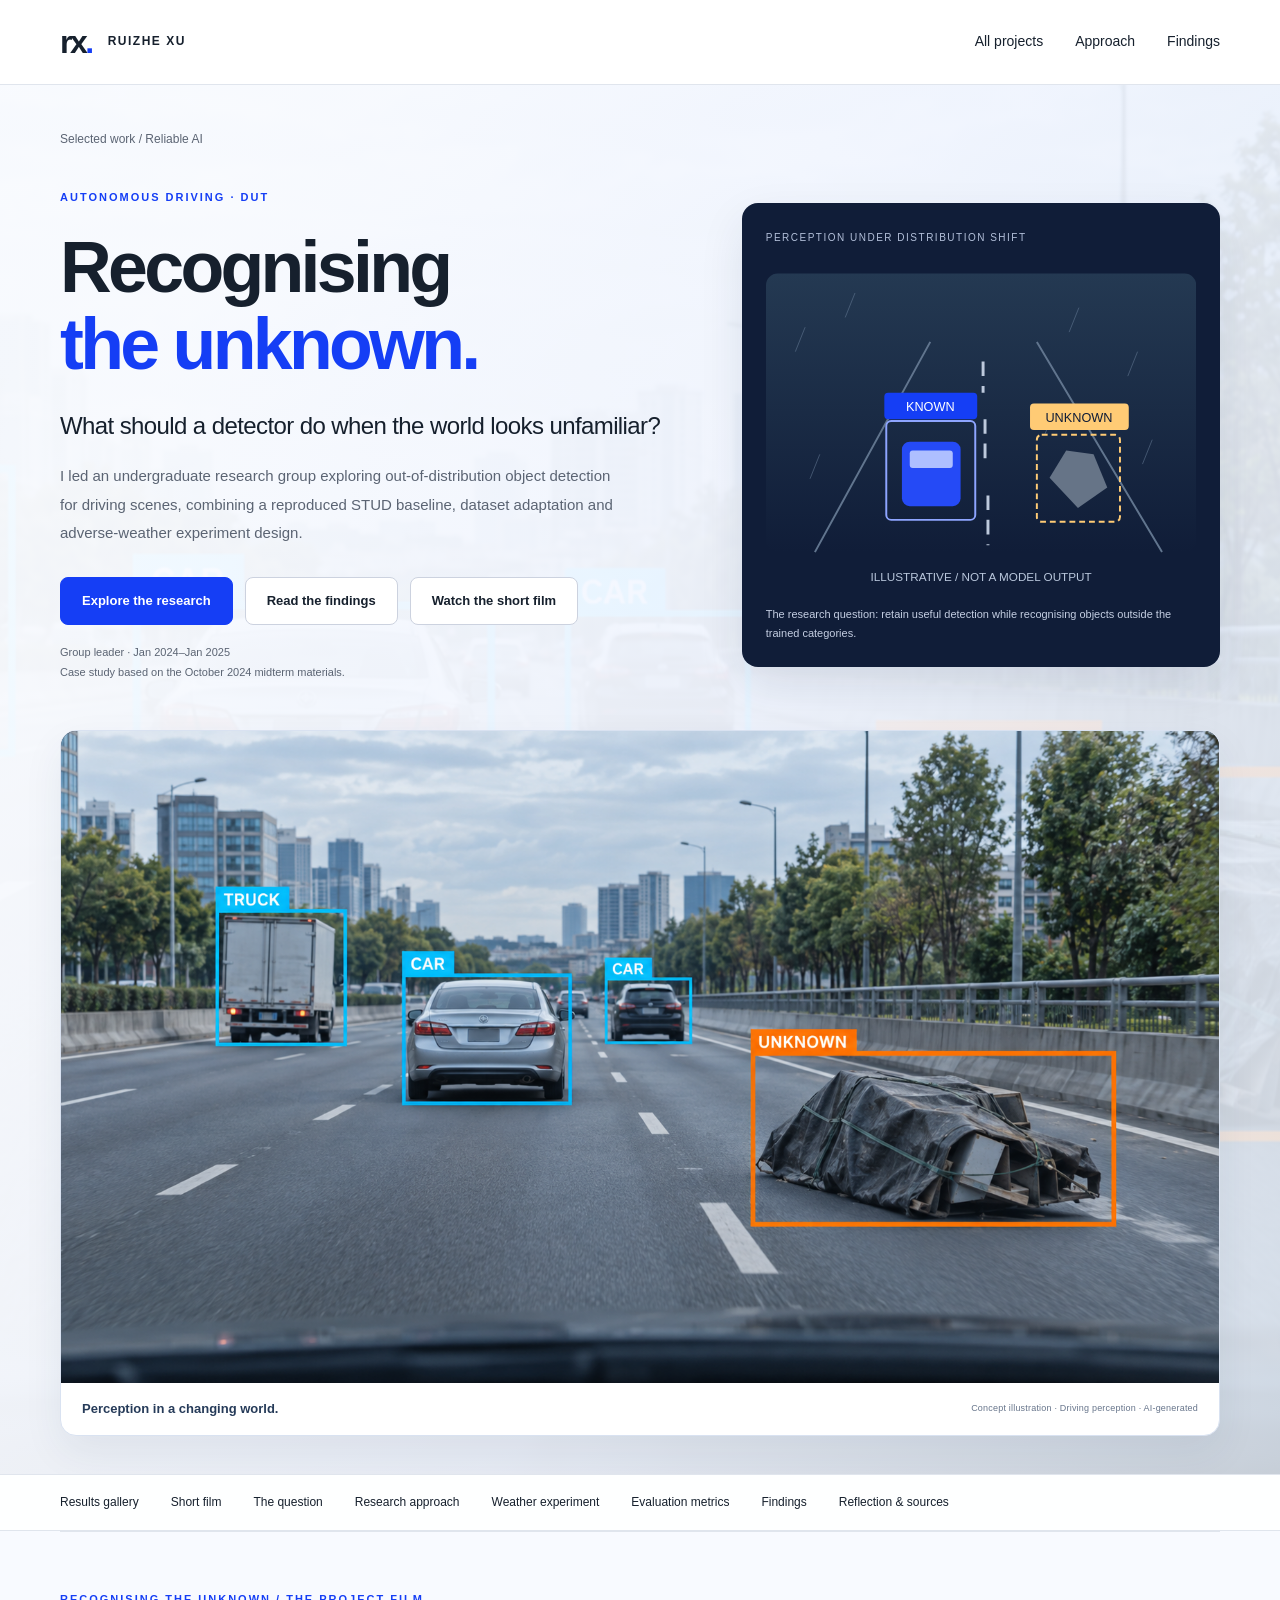
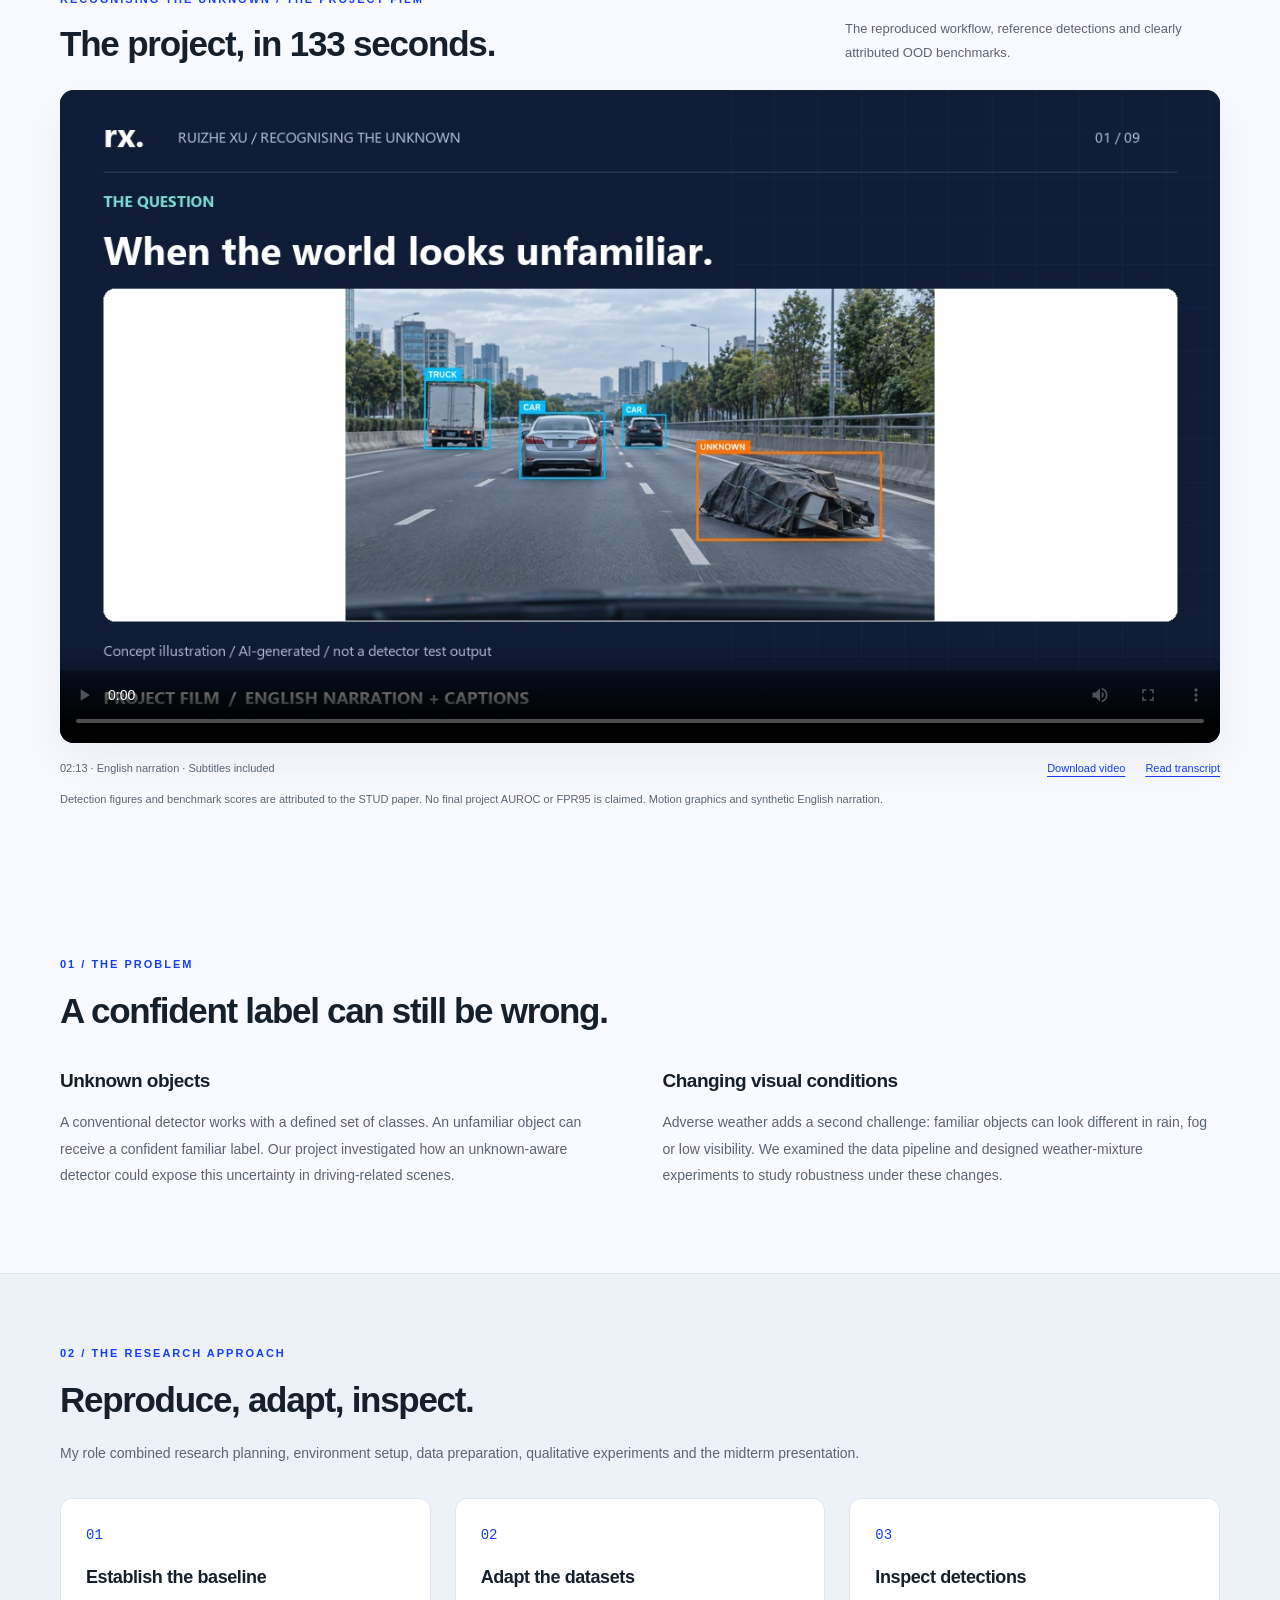
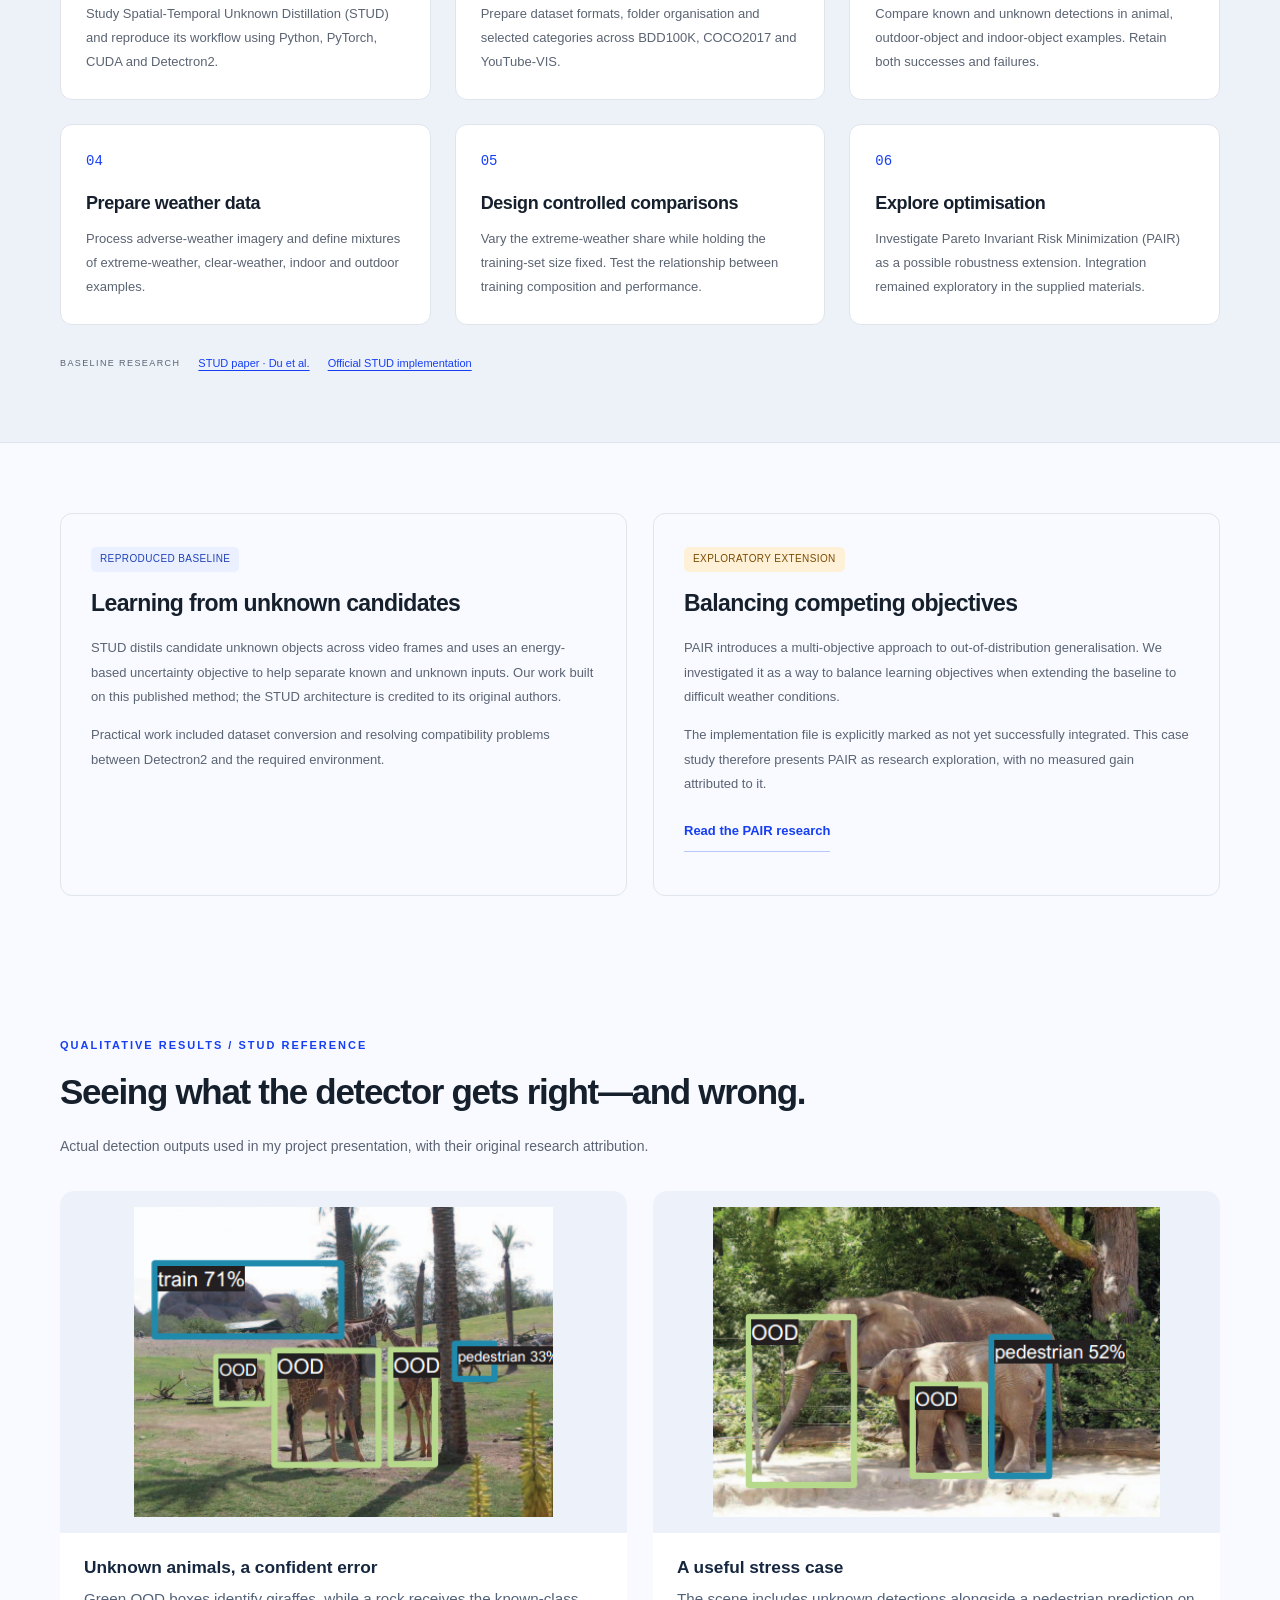
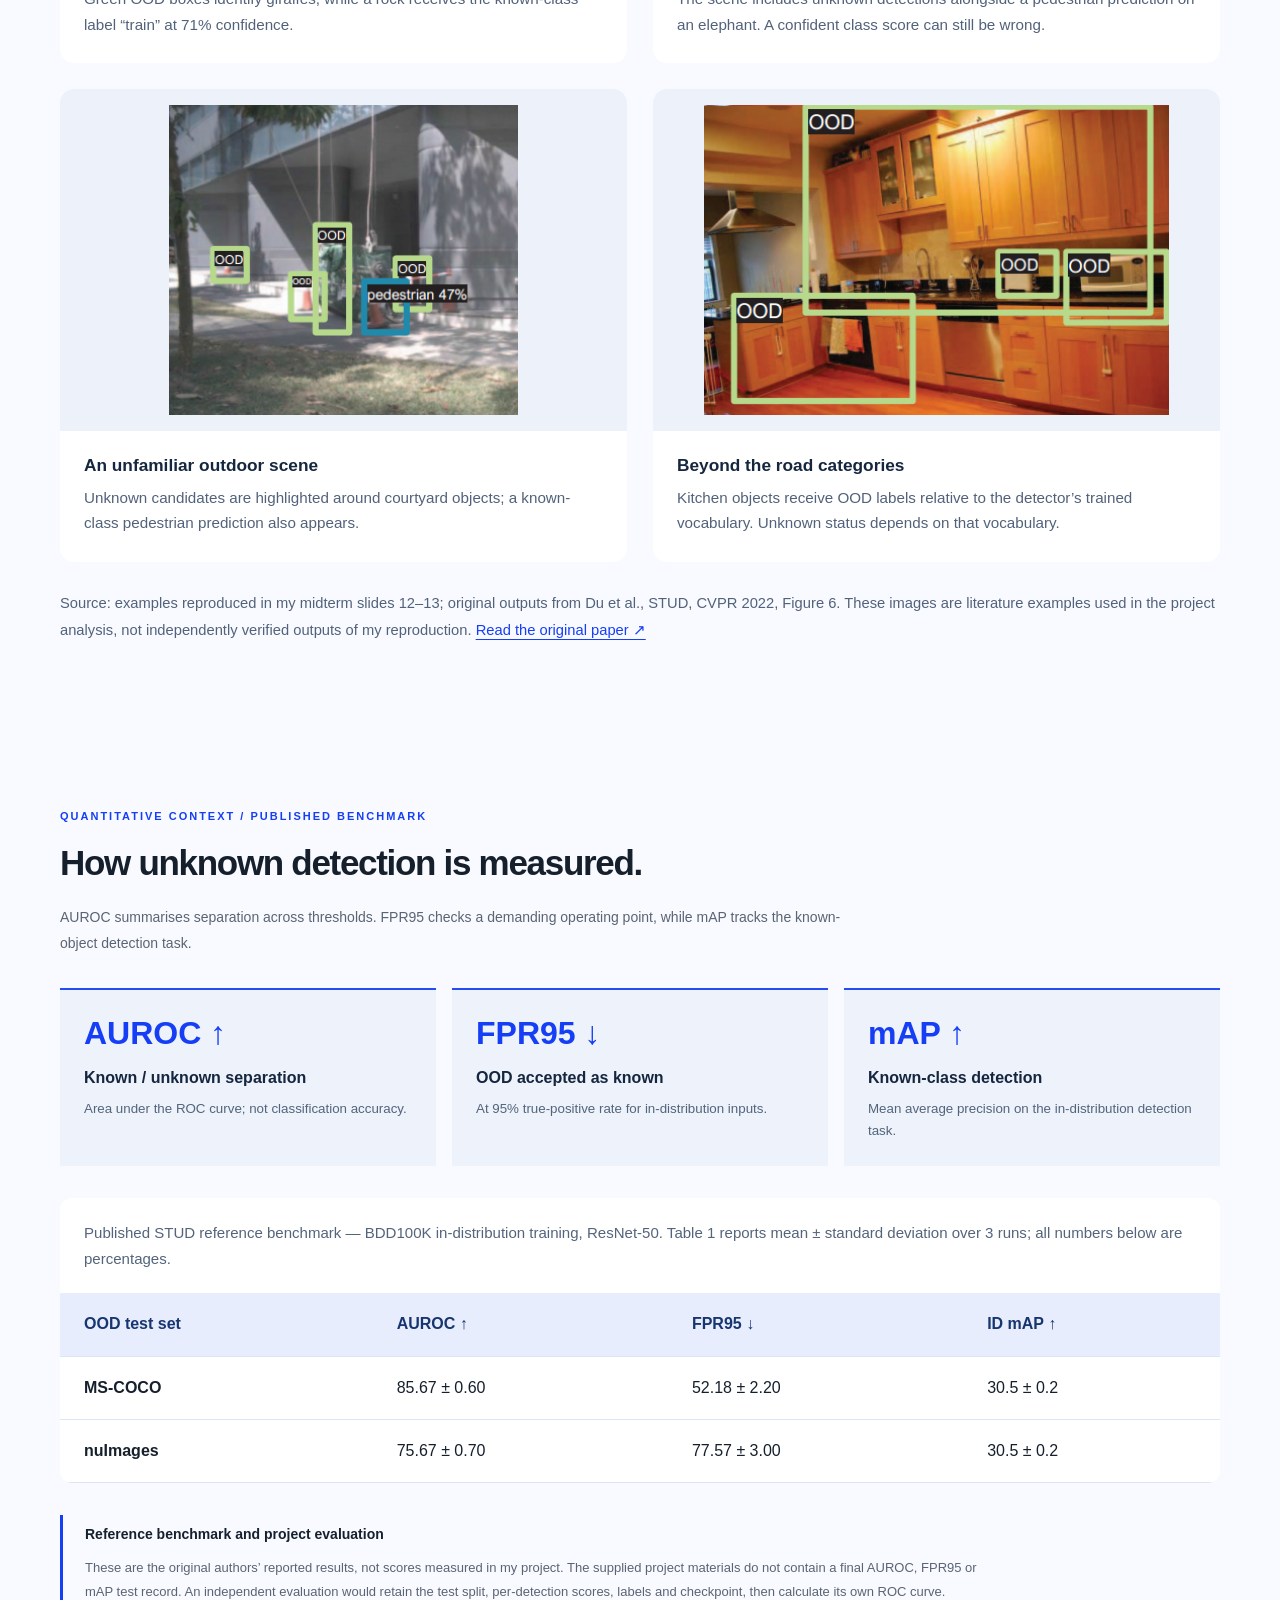
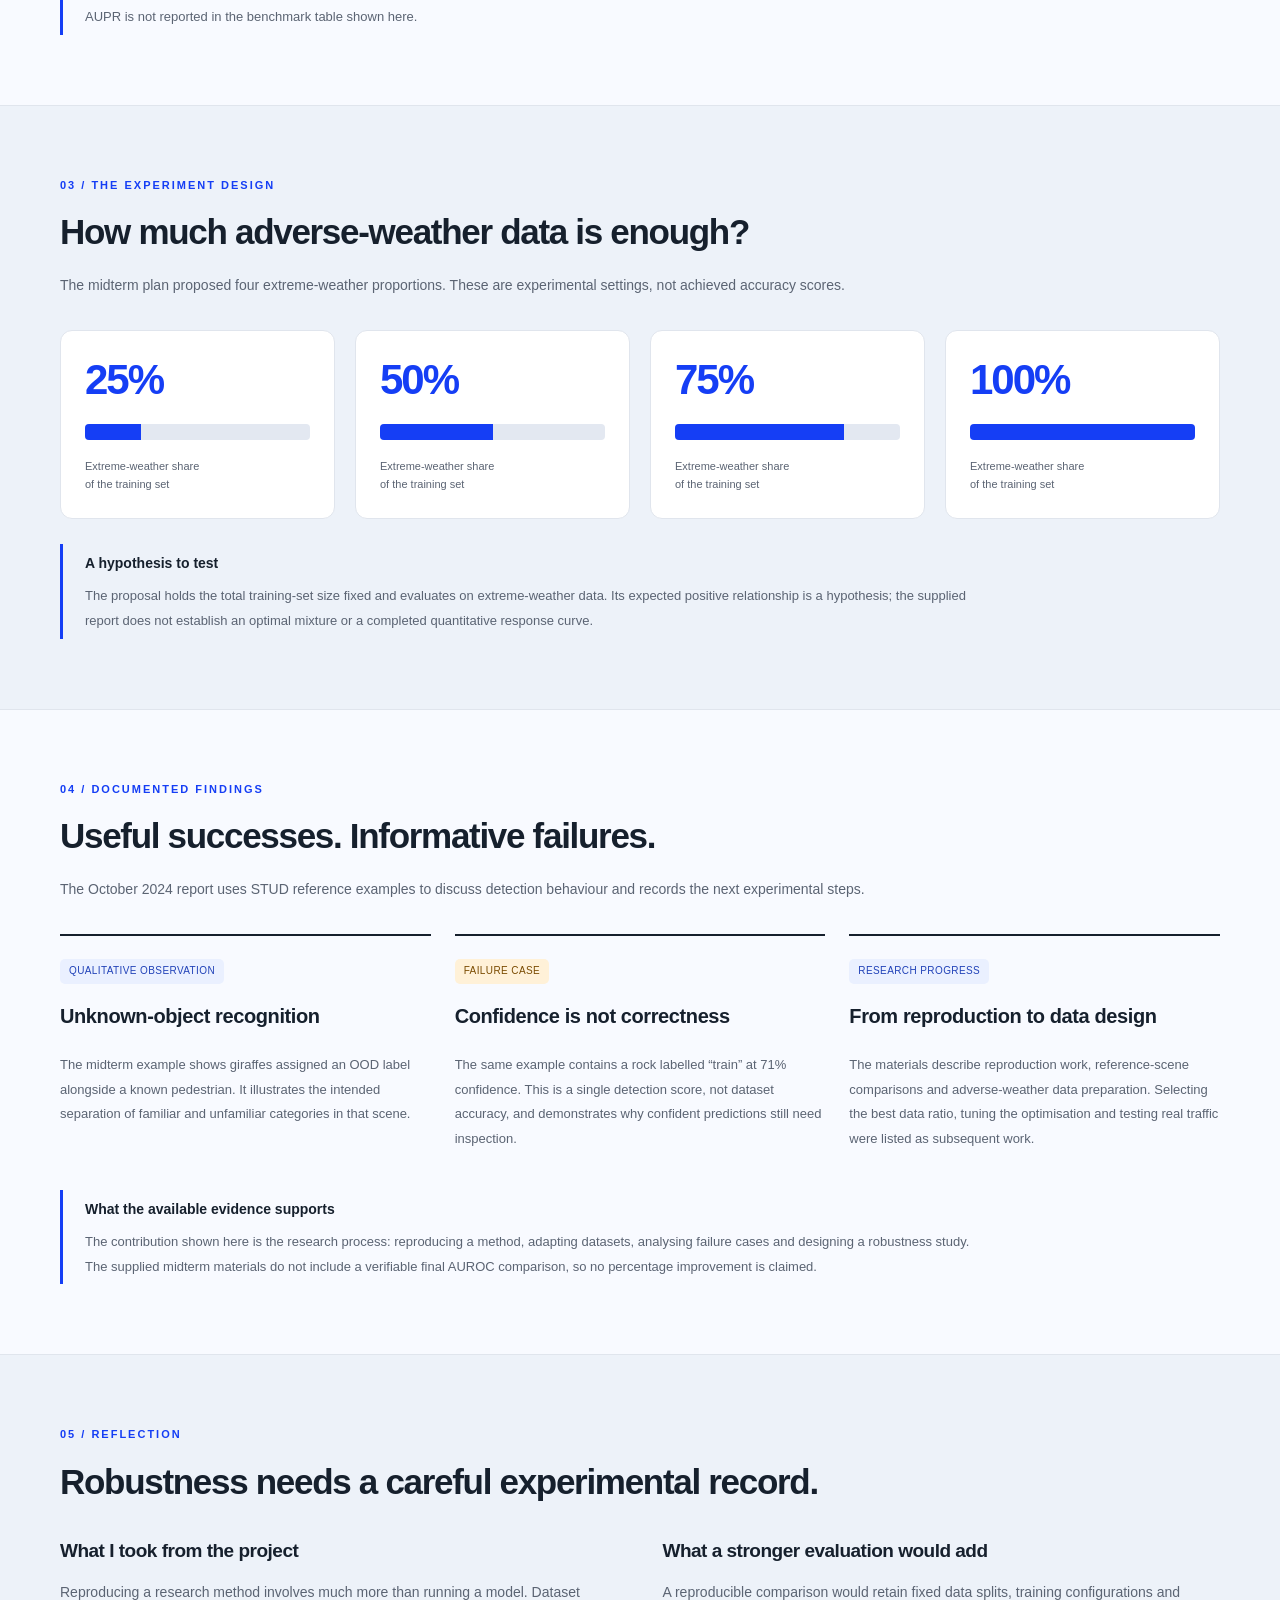
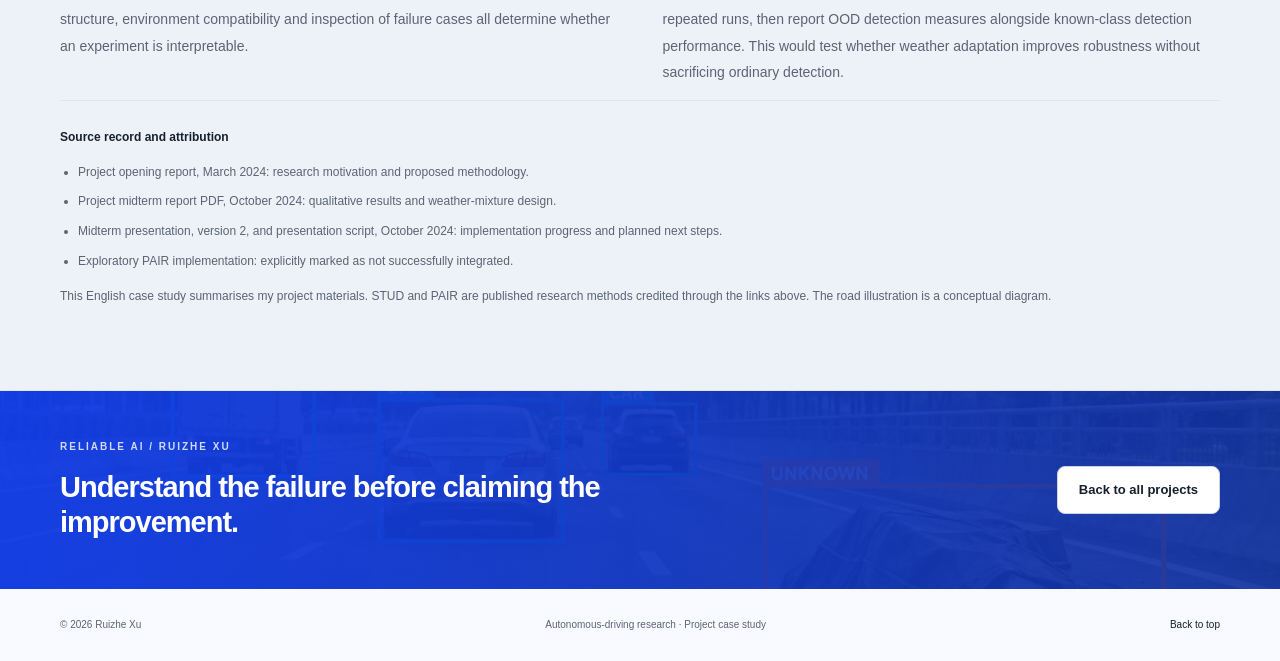
==== commit a1ff548e: "Refresh all six project films with current evidence and metrics Remake Vision II, OOD, Eigenfaces an" ====
--- a/autonomous-driving.html
+++ b/autonomous-driving.html
@@ -21,9 +21,7 @@
     <figure class="case-cover"><img src="visual-driving-detection.png" width="1672" height="941" decoding="async" alt="Road perception concept: cars and a truck marked with blue detection boxes, and an unfamiliar road obstacle highlighted in orange as UNKNOWN."><figcaption><strong>Perception in a changing world.</strong><span>Concept illustration · Driving perception · AI-generated</span></figcaption></figure></section></div>
     <nav class="case-nav" aria-label="Case study sections"><div class="wrap"><a href="#visual-results">Results gallery</a><a href="#project-film">Short film</a><a href="#question">The question</a><a href="#approach">Research approach</a><a href="#weather">Weather experiment</a><a href="#metrics">Evaluation metrics</a><a href="#findings">Findings</a><a href="#reflection">Reflection & sources</a></div></nav>
 <!-- PROJECT FILM START -->
-<section id="project-film" class="film-section wrap case-project-film" aria-labelledby="project-film-title"><div class="film-heading"><div><p class="eyebrow">RECOGNISING THE UNKNOWN / THE SHORT FILM</p><h2 id="project-film-title">The project, in 79 seconds.</h2></div><p>Unknown-object detection, dataset adaptation and a revealing failure case.</p></div><figure class="film-player"><video controls playsinline preload="metadata" poster="unknown-poster.jpg" aria-label="Recognising the unknown project film with English narration and subtitles" width="1280" height="720">
-<source src="unknown-film.mp4" type="video/mp4"><track src="unknown-en.vtt" kind="captions" srclang="en" label="English">
-Your browser does not support embedded video. <a href="unknown-film.mp4">Download the film</a>.</video><figcaption><span>01:19 · English narration · Subtitles included</span><span class="film-links"><a href="unknown-film.mp4" download>Download video</a><a href="unknown-transcript.txt">Read transcript</a></span></figcaption></figure><p class="film-note">The STUD workflow, reference examples reproduced in the midterm presentation and proposed weather experiments. Detection confidence and planned data shares are labelled separately. Motion graphics and synthetic English narration.</p></section>
+<section id="project-film" class="film-section wrap case-project-film" aria-labelledby="project-film-title"><div class="film-heading"><div><p class="eyebrow">RECOGNISING THE UNKNOWN / THE PROJECT FILM</p><h2 id="project-film-title">The project, in 133 seconds.</h2></div><p>The reproduced workflow, reference detections and clearly attributed OOD benchmarks.</p></div><figure class="film-player"><video controls playsinline preload="metadata" poster="unknown-poster-v2.jpg" aria-label="Recognising the unknown project film with English narration and subtitles" width="1280" height="720"><source src="unknown-film-v2.mp4" type="video/mp4"><track src="unknown-en-v2.vtt" kind="captions" srclang="en" label="English">Your browser does not support embedded video. <a href="unknown-film-v2.mp4">Download the film</a>.</video><figcaption><span>02:13 · English narration · Subtitles included</span><span class="film-links"><a href="unknown-film-v2.mp4" download>Download video</a><a href="unknown-transcript-v2.txt">Read transcript</a></span></figcaption></figure><p class="film-note">Detection figures and benchmark scores are attributed to the STUD paper. No final project AUROC or FPR95 is claimed. Motion graphics and synthetic English narration.</p></section>
 <!-- PROJECT FILM END -->
     <section id="question" class="case-section wrap"><div class="case-section-head"><p class="eyebrow">01 / THE PROBLEM</p><h2>A confident label can still be wrong.</h2></div><div class="prose-grid"><div><h3>Unknown objects</h3><p>A conventional detector works with a defined set of classes. An unfamiliar object can receive a confident familiar label. Our project investigated how an unknown-aware detector could expose this uncertainty in driving-related scenes.</p></div><div><h3>Changing visual conditions</h3><p>Adverse weather adds a second challenge: familiar objects can look different in rain, fog or low visibility. We examined the data pipeline and designed weather-mixture experiments to study robustness under these changes.</p></div></div></section>
     <section id="approach" class="case-tint"><div class="case-section wrap"><div class="case-section-head"><p class="eyebrow">02 / THE RESEARCH APPROACH</p><h2>Reproduce, adapt, inspect.</h2><p>My role combined research planning, environment setup, data preparation, qualitative experiments and the midterm presentation.</p></div><ol class="workflow-grid"><li><span class="step-number">01</span><h3>Establish the baseline</h3><p>Study Spatial-Temporal Unknown Distillation (STUD) and reproduce its workflow using Python, PyTorch, CUDA and Detectron2.</p></li><li><span class="step-number">02</span><h3>Adapt the datasets</h3><p>Prepare dataset formats, folder organisation and selected categories across BDD100K, COCO2017 and YouTube-VIS.</p></li><li><span class="step-number">03</span><h3>Inspect detections</h3><p>Compare known and unknown detections in animal, outdoor-object and indoor-object examples. Retain both successes and failures.</p></li><li><span class="step-number">04</span><h3>Prepare weather data</h3><p>Process adverse-weather imagery and define mixtures of extreme-weather, clear-weather, indoor and outdoor examples.</p></li><li><span class="step-number">05</span><h3>Design controlled comparisons</h3><p>Vary the extreme-weather share while holding the training-set size fixed. Test the relationship between training composition and performance.</p></li><li><span class="step-number">06</span><h3>Explore optimisation</h3><p>Investigate Pareto Invariant Risk Minimization (PAIR) as a possible robustness extension. Integration remained exploratory in the supplied materials.</p></li></ol><div class="reference-links"><span>BASELINE RESEARCH</span><a href="https://arxiv.org/abs/2203.03800" target="_blank" rel="noopener noreferrer">STUD paper · Du et al.</a><a href="https://github.com/deeplearning-wisc/stud" target="_blank" rel="noopener noreferrer">Official STUD implementation</a></div></div></section>
